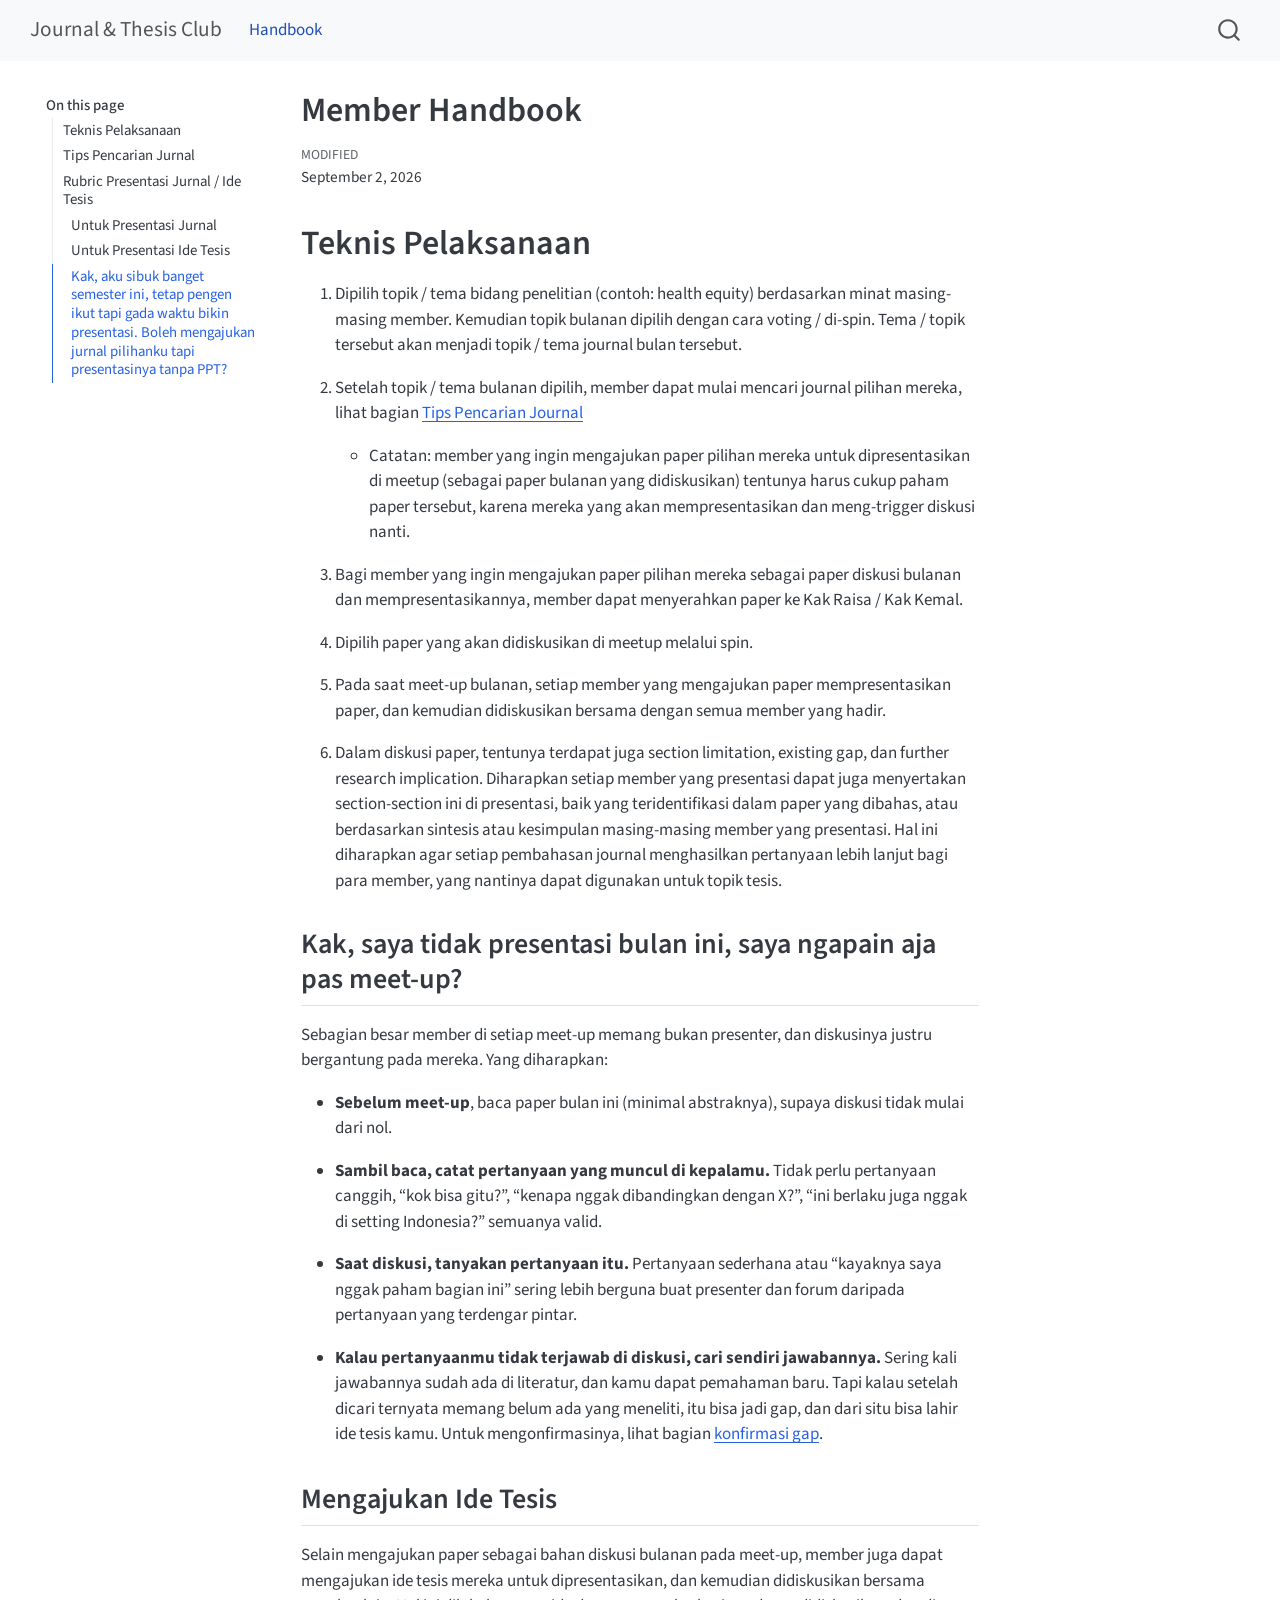
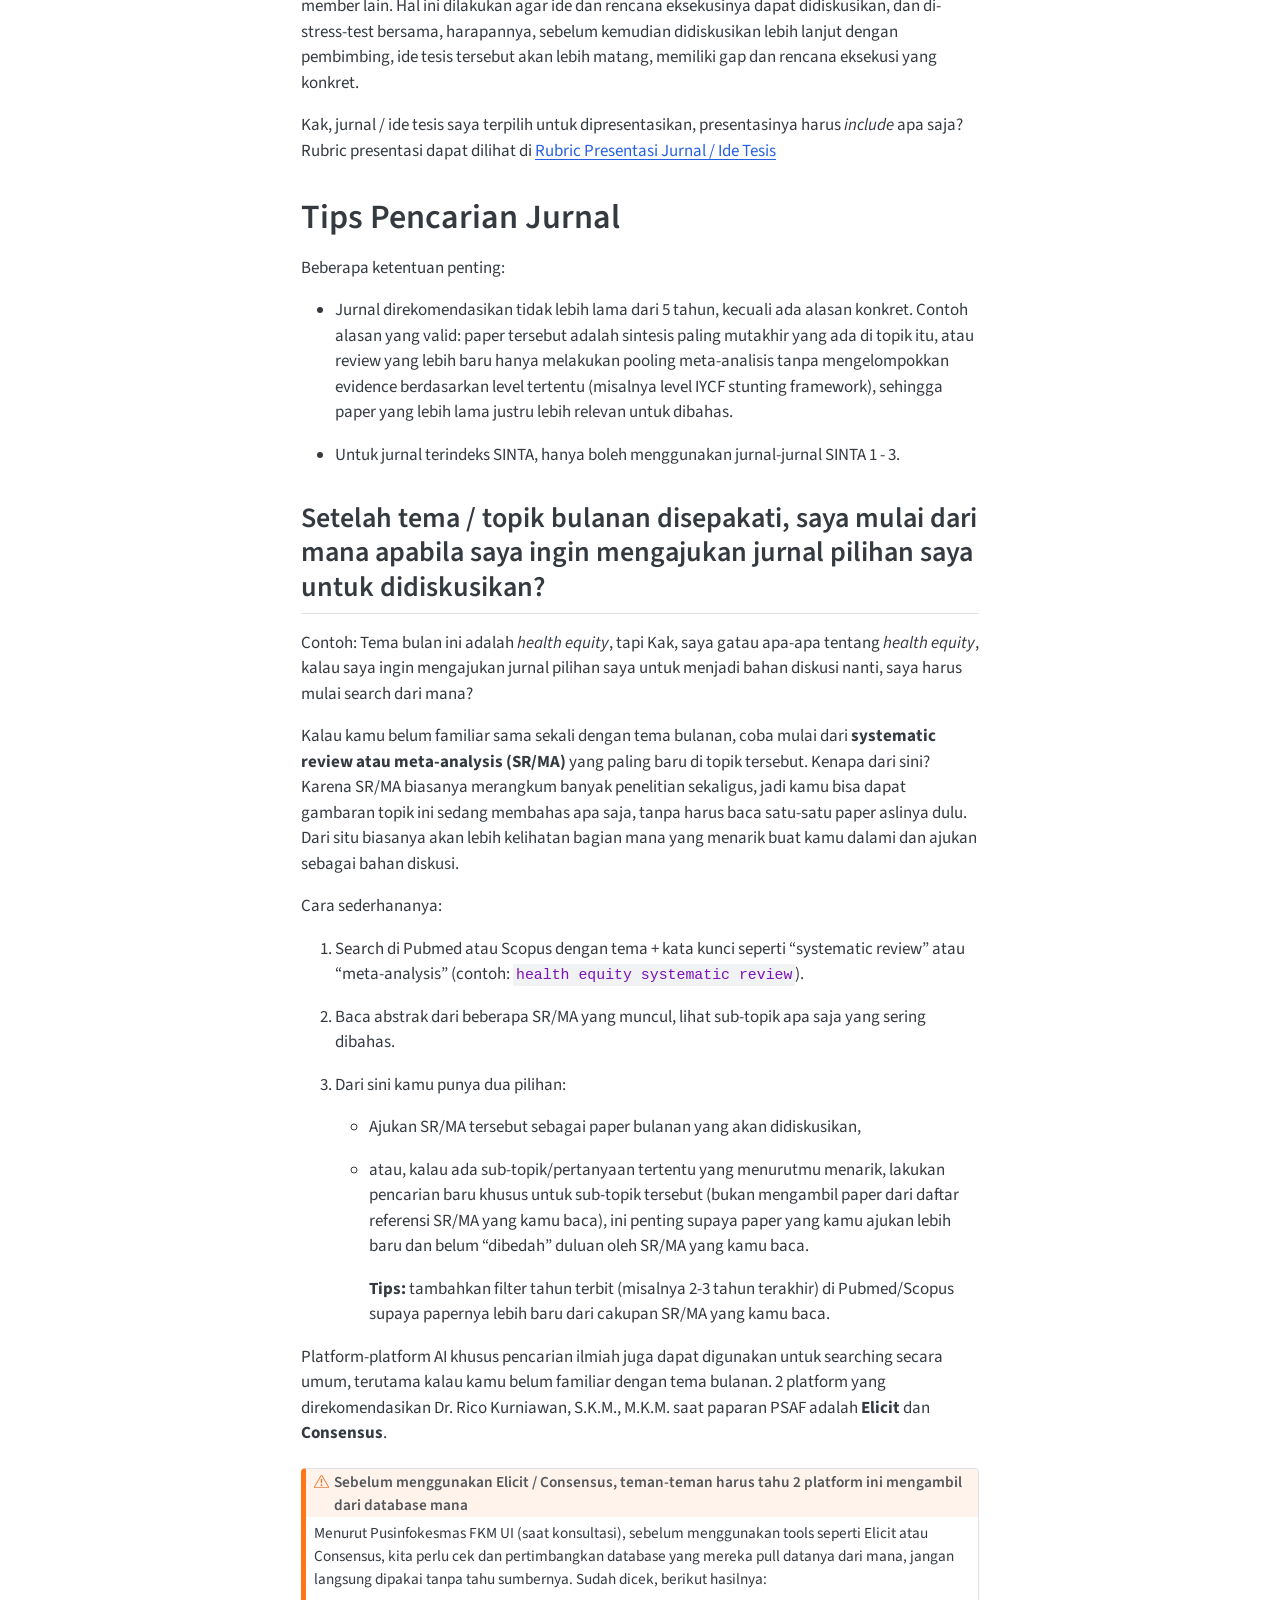
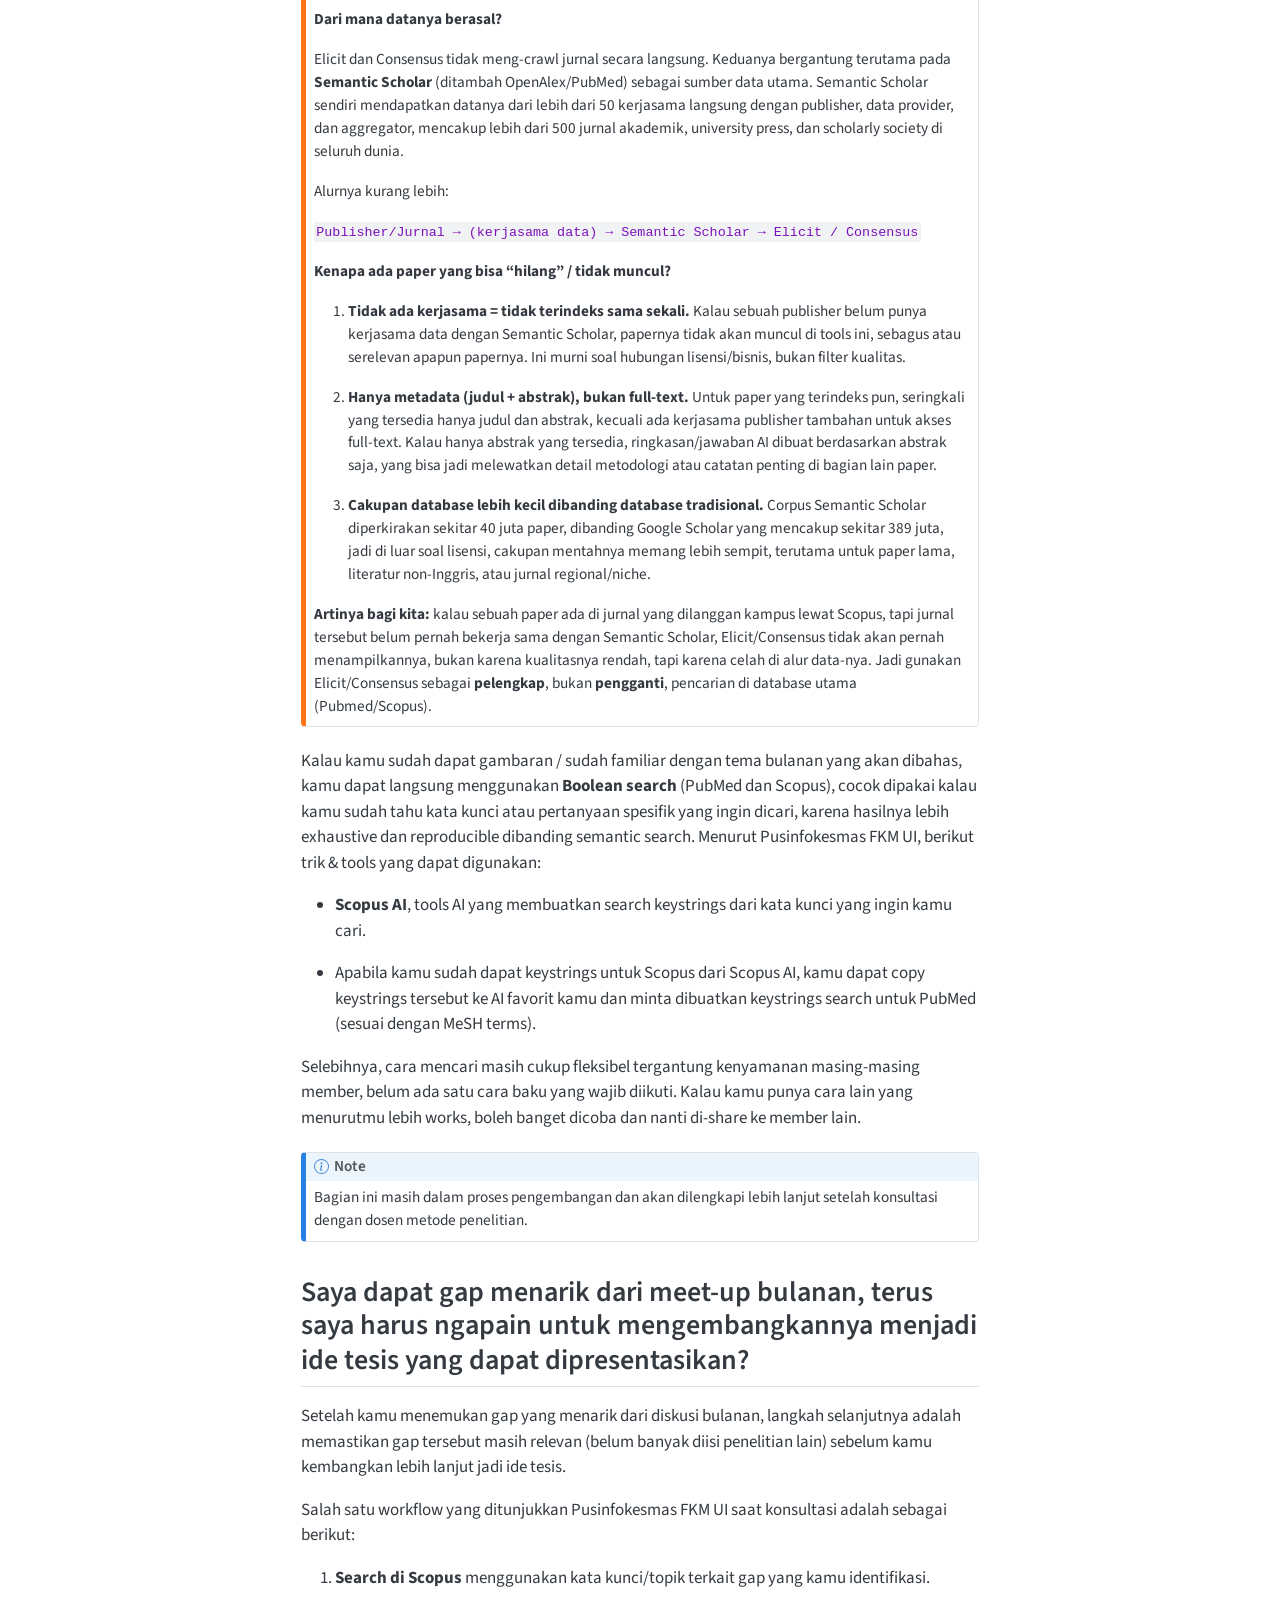
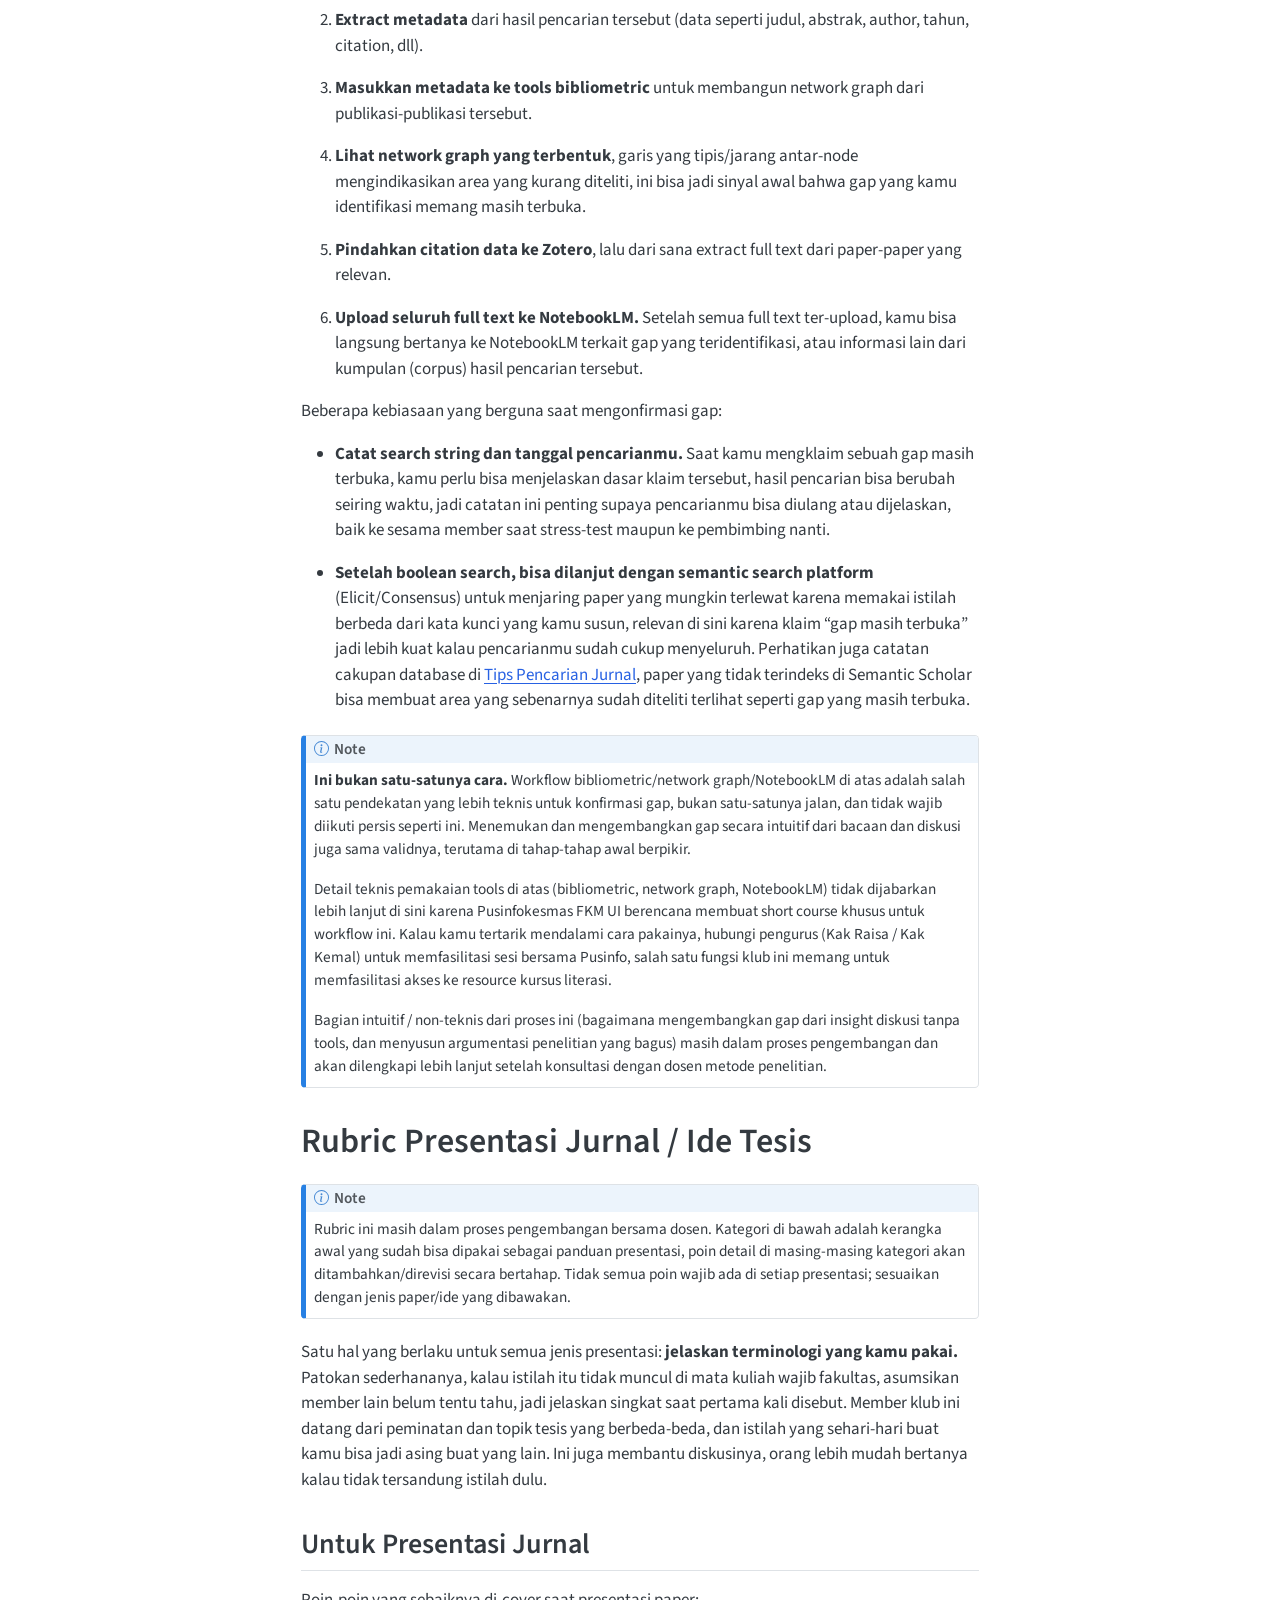
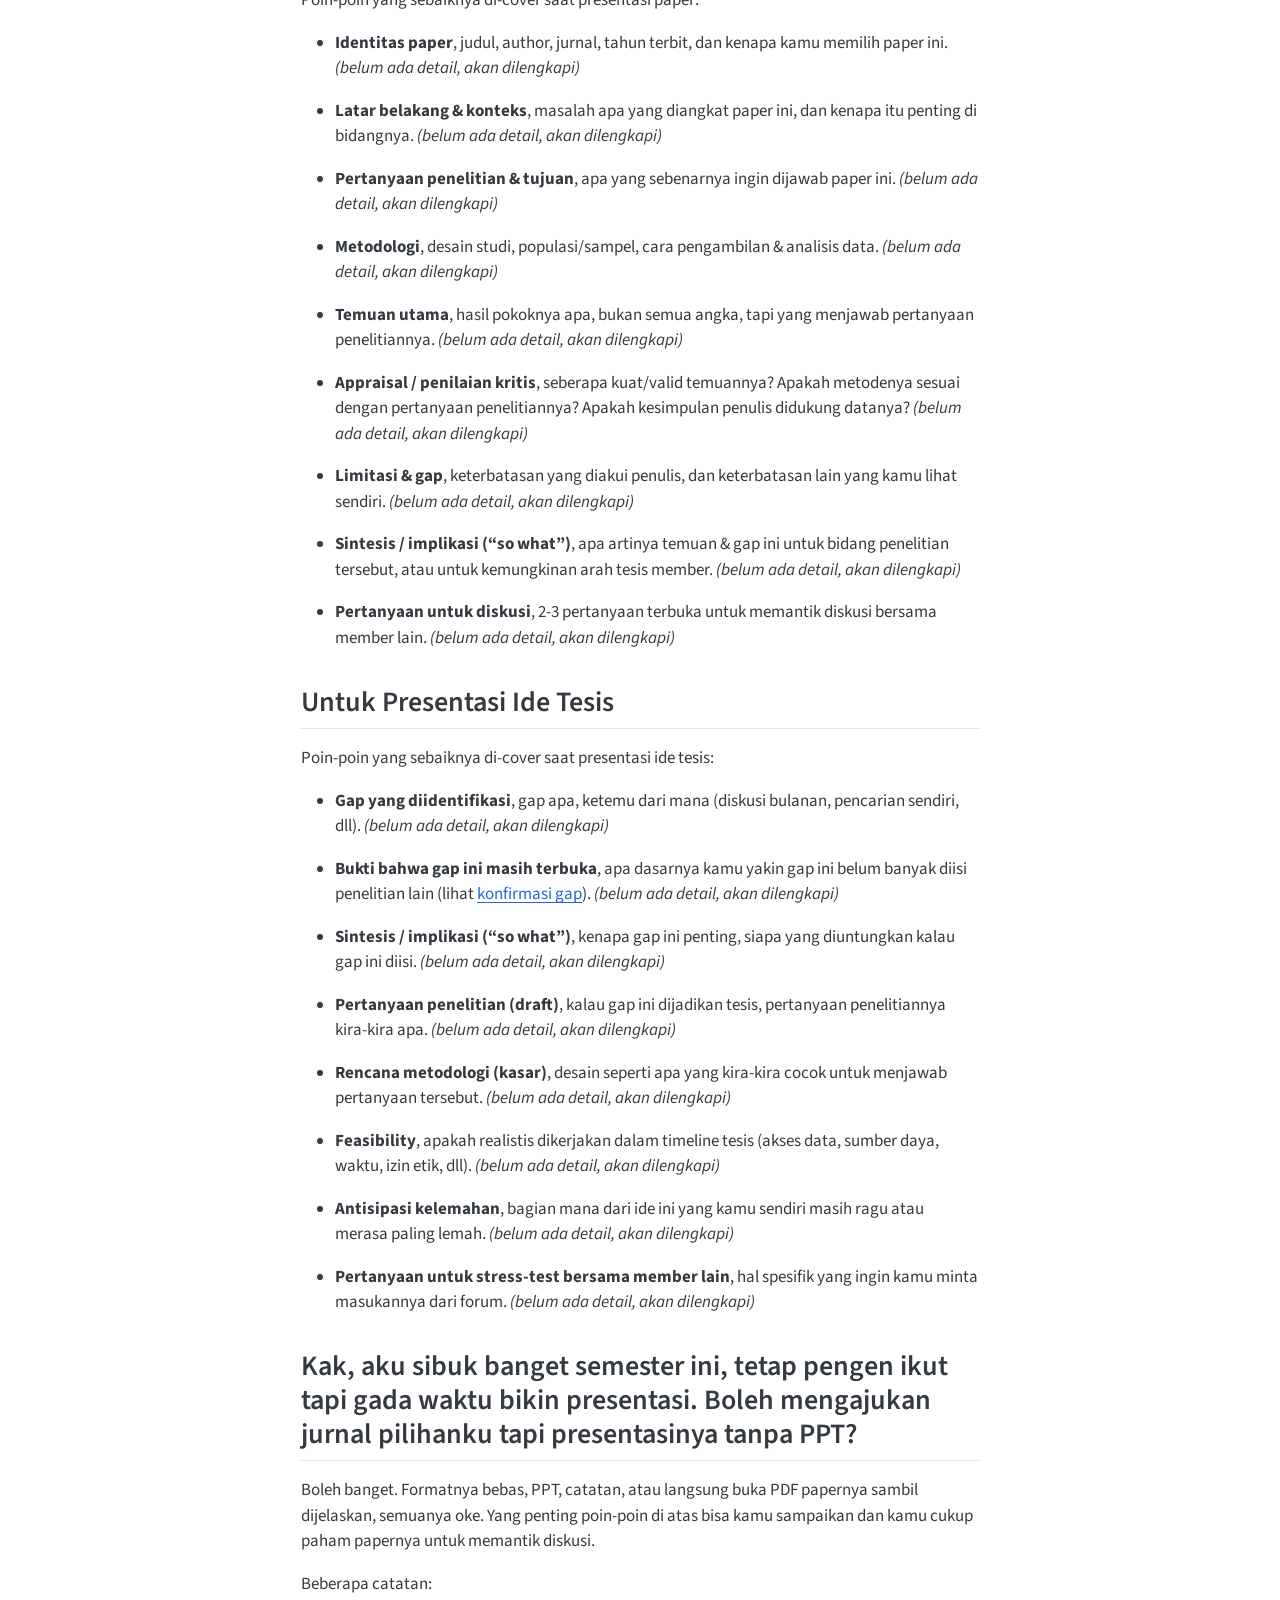
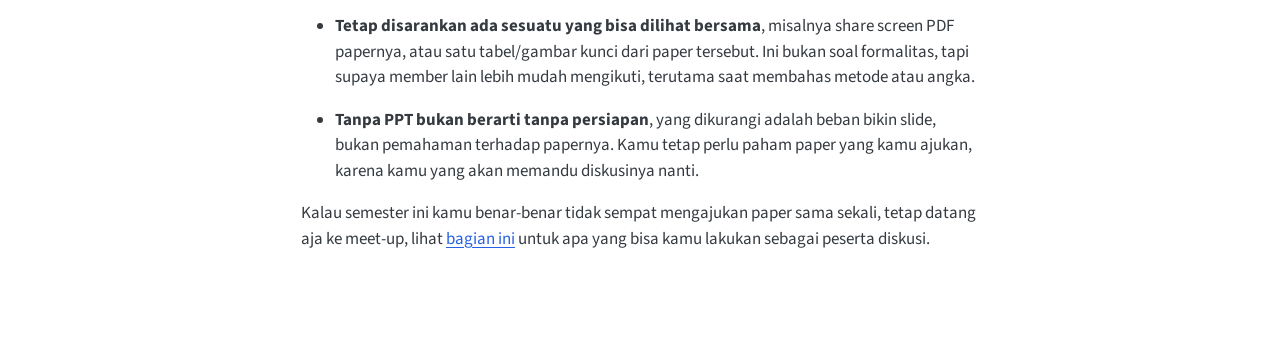
==== Journal-Thesis-Club-Handbook.html @ 0ea3c286 "Built site for gh-pages" ====
<!DOCTYPE html>
<html xmlns="http://www.w3.org/1999/xhtml" lang="en" xml:lang="en"><head>

<meta charset="utf-8">
<meta name="generator" content="quarto-1.9.38">

<meta name="viewport" content="width=device-width, initial-scale=1.0, user-scalable=yes">


<title>Member Handbook – Journal &amp; Thesis Club</title>
<style>
/* Default styles provided by pandoc.
** See https://pandoc.org/MANUAL.html#variables-for-html for config info.
*/
code{white-space: pre-wrap;}
span.smallcaps{font-variant: small-caps;}
div.columns{display: flex; gap: min(4vw, 1.5em);}
div.column{flex: auto; overflow-x: auto;}
div.hanging-indent{margin-left: 1.5em; text-indent: -1.5em;}
ul.task-list{list-style: none;}
ul.task-list li input[type="checkbox"] {
  width: 0.8em;
  margin: 0 0.8em 0.2em -1em; /* quarto-specific, see https://github.com/quarto-dev/quarto-cli/issues/4556 */ 
  vertical-align: middle;
}
</style>


<script src="site_libs/quarto-nav/quarto-nav.js"></script>
<script src="site_libs/quarto-nav/headroom.min.js"></script>
<script src="site_libs/clipboard/clipboard.min.js"></script>
<script src="site_libs/quarto-search/autocomplete.umd.js"></script>
<script src="site_libs/quarto-search/fuse.min.js"></script>
<script src="site_libs/quarto-search/quarto-search.js"></script>
<meta name="quarto:offset" content="./">
<script src="site_libs/quarto-html/quarto.js" type="module"></script>
<script src="site_libs/quarto-html/tabsets/tabsets.js" type="module"></script>
<script src="site_libs/quarto-html/popper.min.js"></script>
<script src="site_libs/quarto-html/tippy.umd.min.js"></script>
<script src="site_libs/quarto-html/anchor.min.js"></script>
<link href="site_libs/quarto-html/tippy.css" rel="stylesheet">
<link href="site_libs/quarto-html/quarto-syntax-highlighting-15634bcf2e68342d4ad2dfa704d543f6.css" rel="stylesheet" id="quarto-text-highlighting-styles">
<script src="site_libs/bootstrap/bootstrap.min.js"></script>
<link href="site_libs/bootstrap/bootstrap-icons.css" rel="stylesheet">
<link href="site_libs/bootstrap/bootstrap-6352fb05b9f4c0ed358d04f7116c69e6.min.css" rel="stylesheet" append-hash="true" id="quarto-bootstrap" data-mode="light">
<script id="quarto-search-options" type="application/json">{
  "location": "navbar",
  "copy-button": false,
  "collapse-after": 3,
  "panel-placement": "end",
  "type": "overlay",
  "limit": 50,
  "keyboard-shortcut": [
    "f",
    "/",
    "s"
  ],
  "show-item-context": false,
  "language": {
    "search-no-results-text": "No results",
    "search-matching-documents-text": "matching documents",
    "search-copy-link-title": "Copy link to search",
    "search-hide-matches-text": "Hide additional matches",
    "search-more-match-text": "more match in this document",
    "search-more-matches-text": "more matches in this document",
    "search-clear-button-title": "Clear",
    "search-text-placeholder": "",
    "search-detached-cancel-button-title": "Cancel",
    "search-submit-button-title": "Submit",
    "search-label": "Search"
  }
}</script>


</head>

<body class="floating nav-fixed quarto-light">

<div id="quarto-search-results"></div>
  <header id="quarto-header" class="headroom fixed-top">
    <nav class="navbar navbar-expand-lg " data-bs-theme="dark">
      <div class="navbar-container container-fluid">
      <div class="navbar-brand-container mx-auto">
    <a class="navbar-brand" href="./index.html">
    <span class="navbar-title">Journal &amp; Thesis Club</span>
    </a>
  </div>
            <div id="quarto-search" class="" title="Search"></div>
          <button class="navbar-toggler" type="button" data-bs-toggle="collapse" data-bs-target="#navbarCollapse" aria-controls="navbarCollapse" role="menu" aria-expanded="false" aria-label="Toggle navigation" onclick="if (window.quartoToggleHeadroom) { window.quartoToggleHeadroom(); }">
  <span class="navbar-toggler-icon"></span>
</button>
          <div class="collapse navbar-collapse" id="navbarCollapse">
            <ul class="navbar-nav navbar-nav-scroll me-auto">
  <li class="nav-item">
    <a class="nav-link active" href="./Journal-Thesis-Club-Handbook.html" aria-current="page"> 
<span class="menu-text">Handbook</span></a>
  </li>  
</ul>
          </div> <!-- /navcollapse -->
            <div class="quarto-navbar-tools">
</div>
      </div> <!-- /container-fluid -->
    </nav>
</header>
<!-- content -->
<div id="quarto-content" class="quarto-container page-columns page-rows-contents page-layout-article page-navbar">
<!-- sidebar -->
  <nav id="quarto-sidebar" class="sidebar collapse collapse-horizontal quarto-sidebar-collapse-item sidebar-navigation floating overflow-auto">
    <nav id="TOC" role="doc-toc" class="toc-active">
    <h2 id="toc-title">On this page</h2>
   
  <ul>
  <li><a href="#teknis-pelaksanaan" id="toc-teknis-pelaksanaan" class="nav-link active" data-scroll-target="#teknis-pelaksanaan">Teknis Pelaksanaan</a>
  <ul class="collapse">
  <li><a href="#peran-peserta" id="toc-peran-peserta" class="nav-link" data-scroll-target="#peran-peserta">Kak, saya tidak presentasi bulan ini, saya ngapain aja pas meet-up?</a></li>
  <li><a href="#mengajukan-ide-tesis" id="toc-mengajukan-ide-tesis" class="nav-link" data-scroll-target="#mengajukan-ide-tesis">Mengajukan Ide Tesis</a></li>
  </ul></li>
  <li><a href="#tips-pencarian-jurnal" id="toc-tips-pencarian-jurnal" class="nav-link" data-scroll-target="#tips-pencarian-jurnal">Tips Pencarian Jurnal</a>
  <ul class="collapse">
  <li><a href="#setelah-tema-topik-bulanan-disepakati-saya-mulai-dari-mana-apabila-saya-ingin-mengajukan-jurnal-pilihan-saya-untuk-didiskusikan" id="toc-setelah-tema-topik-bulanan-disepakati-saya-mulai-dari-mana-apabila-saya-ingin-mengajukan-jurnal-pilihan-saya-untuk-didiskusikan" class="nav-link" data-scroll-target="#setelah-tema-topik-bulanan-disepakati-saya-mulai-dari-mana-apabila-saya-ingin-mengajukan-jurnal-pilihan-saya-untuk-didiskusikan">Setelah tema / topik bulanan disepakati, saya mulai dari mana apabila saya ingin mengajukan jurnal pilihan saya untuk didiskusikan?</a></li>
  <li><a href="#konfirmasi-gap" id="toc-konfirmasi-gap" class="nav-link" data-scroll-target="#konfirmasi-gap">Saya dapat gap menarik dari meet-up bulanan, terus saya harus ngapain untuk mengembangkannya menjadi ide tesis yang dapat dipresentasikan?</a></li>
  </ul></li>
  <li><a href="#rubric-presentasi" id="toc-rubric-presentasi" class="nav-link" data-scroll-target="#rubric-presentasi">Rubric Presentasi Jurnal / Ide Tesis</a>
  <ul class="collapse">
  <li><a href="#untuk-presentasi-jurnal" id="toc-untuk-presentasi-jurnal" class="nav-link" data-scroll-target="#untuk-presentasi-jurnal">Untuk Presentasi Jurnal</a></li>
  <li><a href="#untuk-presentasi-ide-tesis" id="toc-untuk-presentasi-ide-tesis" class="nav-link" data-scroll-target="#untuk-presentasi-ide-tesis">Untuk Presentasi Ide Tesis</a></li>
  <li><a href="#kak-aku-sibuk-banget-semester-ini-tetap-pengen-ikut-tapi-gada-waktu-bikin-presentasi.-boleh-mengajukan-jurnal-pilihanku-tapi-presentasinya-tanpa-ppt" id="toc-kak-aku-sibuk-banget-semester-ini-tetap-pengen-ikut-tapi-gada-waktu-bikin-presentasi.-boleh-mengajukan-jurnal-pilihanku-tapi-presentasinya-tanpa-ppt" class="nav-link" data-scroll-target="#kak-aku-sibuk-banget-semester-ini-tetap-pengen-ikut-tapi-gada-waktu-bikin-presentasi.-boleh-mengajukan-jurnal-pilihanku-tapi-presentasinya-tanpa-ppt">Kak, aku sibuk banget semester ini, tetap pengen ikut tapi gada waktu bikin presentasi. Boleh mengajukan jurnal pilihanku tapi presentasinya tanpa PPT?</a></li>
  </ul></li>
  </ul>
</nav>
</nav>
<div id="quarto-sidebar-glass" class="quarto-sidebar-collapse-item" data-bs-toggle="collapse" data-bs-target=".quarto-sidebar-collapse-item"></div>
<!-- margin-sidebar -->
    <div id="quarto-margin-sidebar" class="sidebar margin-sidebar zindex-bottom">
    </div>
<!-- main -->
<main class="content" id="quarto-document-content">

<header id="title-block-header" class="quarto-title-block default">
<div class="quarto-title">
<h1 class="title">Member Handbook</h1>
</div>



<div class="quarto-title-meta">

    
  
    <div>
    <div class="quarto-title-meta-heading">Modified</div>
    <div class="quarto-title-meta-contents">
      <p class="date-modified">September 2, 2026</p>
    </div>
  </div>
    
  </div>
  


</header>


<section id="teknis-pelaksanaan" class="level1">
<h1>Teknis Pelaksanaan</h1>
<ol type="1">
<li><p>Dipilih topik / tema bidang penelitian (contoh: health equity) berdasarkan minat masing-masing member. Kemudian topik bulanan dipilih dengan cara voting / di-spin. Tema / topik tersebut akan menjadi topik / tema journal bulan tersebut.</p></li>
<li><p>Setelah topik / tema bulanan dipilih, member dapat mulai mencari journal pilihan mereka, lihat bagian <a href="#tips-pencarian-jurnal">Tips Pencarian Journal</a></p>
<ul>
<li>Catatan: member yang ingin mengajukan paper pilihan mereka untuk dipresentasikan di meetup (sebagai paper bulanan yang didiskusikan) tentunya harus cukup paham paper tersebut, karena mereka yang akan mempresentasikan dan meng-trigger diskusi nanti.</li>
</ul></li>
<li><p>Bagi member yang ingin mengajukan paper pilihan mereka sebagai paper diskusi bulanan dan mempresentasikannya, member dapat menyerahkan paper ke Kak Raisa / Kak Kemal.</p></li>
<li><p>Dipilih paper yang akan didiskusikan di meetup melalui spin.</p></li>
<li><p>Pada saat meet-up bulanan, setiap member yang mengajukan paper mempresentasikan paper, dan kemudian didiskusikan bersama dengan semua member yang hadir.</p></li>
<li><p>Dalam diskusi paper, tentunya terdapat juga section limitation, existing gap, dan further research implication. Diharapkan setiap member yang presentasi dapat juga menyertakan section-section ini di presentasi, baik yang teridentifikasi dalam paper yang dibahas, atau berdasarkan sintesis atau kesimpulan masing-masing member yang presentasi. Hal ini diharapkan agar setiap pembahasan journal menghasilkan pertanyaan lebih lanjut bagi para member, yang nantinya dapat digunakan untuk topik tesis.</p></li>
</ol>
<section id="peran-peserta" class="level2">
<h2 class="anchored" data-anchor-id="peran-peserta">Kak, saya tidak presentasi bulan ini, saya ngapain aja pas meet-up?</h2>
<p>Sebagian besar member di setiap meet-up memang bukan presenter, dan diskusinya justru bergantung pada mereka. Yang diharapkan:</p>
<ul>
<li><p><strong>Sebelum meet-up</strong>, baca paper bulan ini (minimal abstraknya), supaya diskusi tidak mulai dari nol.</p></li>
<li><p><strong>Sambil baca, catat pertanyaan yang muncul di kepalamu.</strong> Tidak perlu pertanyaan canggih, “kok bisa gitu?”, “kenapa nggak dibandingkan dengan X?”, “ini berlaku juga nggak di setting Indonesia?” semuanya valid.</p></li>
<li><p><strong>Saat diskusi, tanyakan pertanyaan itu.</strong> Pertanyaan sederhana atau “kayaknya saya nggak paham bagian ini” sering lebih berguna buat presenter dan forum daripada pertanyaan yang terdengar pintar.</p></li>
<li><p><strong>Kalau pertanyaanmu tidak terjawab di diskusi, cari sendiri jawabannya.</strong> Sering kali jawabannya sudah ada di literatur, dan kamu dapat pemahaman baru. Tapi kalau setelah dicari ternyata memang belum ada yang meneliti, itu bisa jadi gap, dan dari situ bisa lahir ide tesis kamu. Untuk mengonfirmasinya, lihat bagian <a href="#konfirmasi-gap">konfirmasi gap</a>.</p></li>
</ul>
</section>
<section id="mengajukan-ide-tesis" class="level2">
<h2 class="anchored" data-anchor-id="mengajukan-ide-tesis">Mengajukan Ide Tesis</h2>
<p>Selain mengajukan paper sebagai bahan diskusi bulanan pada meet-up, member juga dapat mengajukan ide tesis mereka untuk dipresentasikan, dan kemudian didiskusikan bersama member lain. Hal ini dilakukan agar ide dan rencana eksekusinya dapat didiskusikan, dan di-stress-test bersama, harapannya, sebelum kemudian didiskusikan lebih lanjut dengan pembimbing, ide tesis tersebut akan lebih matang, memiliki gap dan rencana eksekusi yang konkret.</p>
<p>Kak, jurnal / ide tesis saya terpilih untuk dipresentasikan, presentasinya harus <em>include</em> apa saja? Rubric presentasi dapat dilihat di <a href="#rubric-presentasi">Rubric Presentasi Jurnal / Ide Tesis</a></p>
</section>
</section>
<section id="tips-pencarian-jurnal" class="level1">
<h1>Tips Pencarian Jurnal</h1>
<p>Beberapa ketentuan penting:</p>
<ul>
<li><p>Jurnal direkomendasikan tidak lebih lama dari 5 tahun, kecuali ada alasan konkret. Contoh alasan yang valid: paper tersebut adalah sintesis paling mutakhir yang ada di topik itu, atau review yang lebih baru hanya melakukan pooling meta-analisis tanpa mengelompokkan evidence berdasarkan level tertentu (misalnya level IYCF stunting framework), sehingga paper yang lebih lama justru lebih relevan untuk dibahas.</p></li>
<li><p>Untuk jurnal terindeks SINTA, hanya boleh menggunakan jurnal-jurnal SINTA 1 - 3.</p></li>
</ul>
<section id="setelah-tema-topik-bulanan-disepakati-saya-mulai-dari-mana-apabila-saya-ingin-mengajukan-jurnal-pilihan-saya-untuk-didiskusikan" class="level2">
<h2 class="anchored" data-anchor-id="setelah-tema-topik-bulanan-disepakati-saya-mulai-dari-mana-apabila-saya-ingin-mengajukan-jurnal-pilihan-saya-untuk-didiskusikan">Setelah tema / topik bulanan disepakati, saya mulai dari mana apabila saya ingin mengajukan jurnal pilihan saya untuk didiskusikan?</h2>
<p>Contoh: Tema bulan ini adalah <em>health equity</em>, tapi Kak, saya gatau apa-apa tentang <em>health equity</em>, kalau saya ingin mengajukan jurnal pilihan saya untuk menjadi bahan diskusi nanti, saya harus mulai search dari mana?</p>
<p>Kalau kamu belum familiar sama sekali dengan tema bulanan, coba mulai dari <strong>systematic review atau meta-analysis (SR/MA)</strong> yang paling baru di topik tersebut. Kenapa dari sini? Karena SR/MA biasanya merangkum banyak penelitian sekaligus, jadi kamu bisa dapat gambaran topik ini sedang membahas apa saja, tanpa harus baca satu-satu paper aslinya dulu. Dari situ biasanya akan lebih kelihatan bagian mana yang menarik buat kamu dalami dan ajukan sebagai bahan diskusi.</p>
<p>Cara sederhananya:</p>
<ol type="1">
<li><p>Search di Pubmed atau Scopus dengan tema + kata kunci seperti “systematic review” atau “meta-analysis” (contoh: <code>health equity systematic review</code>).</p></li>
<li><p>Baca abstrak dari beberapa SR/MA yang muncul, lihat sub-topik apa saja yang sering dibahas.</p></li>
<li><p>Dari sini kamu punya dua pilihan:</p>
<ul>
<li><p>Ajukan SR/MA tersebut sebagai paper bulanan yang akan didiskusikan,</p></li>
<li><p>atau, kalau ada sub-topik/pertanyaan tertentu yang menurutmu menarik, lakukan pencarian baru khusus untuk sub-topik tersebut (bukan mengambil paper dari daftar referensi SR/MA yang kamu baca), ini penting supaya paper yang kamu ajukan lebih baru dan belum “dibedah” duluan oleh SR/MA yang kamu baca.</p>
<p><strong>Tips:</strong> tambahkan filter tahun terbit (misalnya 2-3 tahun terakhir) di Pubmed/Scopus supaya papernya lebih baru dari cakupan SR/MA yang kamu baca.</p></li>
</ul></li>
</ol>
<p>Platform-platform AI khusus pencarian ilmiah juga dapat digunakan untuk searching secara umum, terutama kalau kamu belum familiar dengan tema bulanan. 2 platform yang direkomendasikan Dr.&nbsp;Rico Kurniawan, S.K.M., M.K.M. saat paparan PSAF adalah <strong>Elicit</strong> dan <strong>Consensus</strong>.</p>
<div class="callout callout-style-default callout-warning callout-titled" title="Sebelum menggunakan Elicit / Consensus, teman-teman harus tahu 2 platform ini mengambil dari database mana">
<div class="callout-header d-flex align-content-center">
<div class="callout-icon-container">
<i class="callout-icon"></i>
</div>
<div class="callout-title-container flex-fill">
<span class="screen-reader-only">Warning</span>Sebelum menggunakan Elicit / Consensus, teman-teman harus tahu 2 platform ini mengambil dari database mana
</div>
</div>
<div class="callout-body-container callout-body">
<p>Menurut Pusinfokesmas FKM UI (saat konsultasi), sebelum menggunakan tools seperti Elicit atau Consensus, kita perlu cek dan pertimbangkan database yang mereka pull datanya dari mana, jangan langsung dipakai tanpa tahu sumbernya. Sudah dicek, berikut hasilnya:</p>
<p><strong>Dari mana datanya berasal?</strong></p>
<p>Elicit dan Consensus tidak meng-crawl jurnal secara langsung. Keduanya bergantung terutama pada <strong>Semantic Scholar</strong> (ditambah OpenAlex/PubMed) sebagai sumber data utama. Semantic Scholar sendiri mendapatkan datanya dari lebih dari 50 kerjasama langsung dengan publisher, data provider, dan aggregator, mencakup lebih dari 500 jurnal akademik, university press, dan scholarly society di seluruh dunia.</p>
<p>Alurnya kurang lebih:</p>
<p><code>Publisher/Jurnal → (kerjasama data) → Semantic Scholar → Elicit / Consensus</code></p>
<p><strong>Kenapa ada paper yang bisa “hilang” / tidak muncul?</strong></p>
<ol type="1">
<li><p><strong>Tidak ada kerjasama = tidak terindeks sama sekali.</strong> Kalau sebuah publisher belum punya kerjasama data dengan Semantic Scholar, papernya tidak akan muncul di tools ini, sebagus atau serelevan apapun papernya. Ini murni soal hubungan lisensi/bisnis, bukan filter kualitas.</p></li>
<li><p><strong>Hanya metadata (judul + abstrak), bukan full-text.</strong> Untuk paper yang terindeks pun, seringkali yang tersedia hanya judul dan abstrak, kecuali ada kerjasama publisher tambahan untuk akses full-text. Kalau hanya abstrak yang tersedia, ringkasan/jawaban AI dibuat berdasarkan abstrak saja, yang bisa jadi melewatkan detail metodologi atau catatan penting di bagian lain paper.</p></li>
<li><p><strong>Cakupan database lebih kecil dibanding database tradisional.</strong> Corpus Semantic Scholar diperkirakan sekitar 40 juta paper, dibanding Google Scholar yang mencakup sekitar 389 juta, jadi di luar soal lisensi, cakupan mentahnya memang lebih sempit, terutama untuk paper lama, literatur non-Inggris, atau jurnal regional/niche.</p></li>
</ol>
<p><strong>Artinya bagi kita:</strong> kalau sebuah paper ada di jurnal yang dilanggan kampus lewat Scopus, tapi jurnal tersebut belum pernah bekerja sama dengan Semantic Scholar, Elicit/Consensus tidak akan pernah menampilkannya, bukan karena kualitasnya rendah, tapi karena celah di alur data-nya. Jadi gunakan Elicit/Consensus sebagai <strong>pelengkap</strong>, bukan <strong>pengganti</strong>, pencarian di database utama (Pubmed/Scopus).</p>
</div>
</div>
<p>Kalau kamu sudah dapat gambaran / sudah familiar dengan tema bulanan yang akan dibahas, kamu dapat langsung menggunakan <strong>Boolean search</strong> (PubMed dan Scopus), cocok dipakai kalau kamu sudah tahu kata kunci atau pertanyaan spesifik yang ingin dicari, karena hasilnya lebih exhaustive dan reproducible dibanding semantic search. Menurut Pusinfokesmas FKM UI, berikut trik &amp; tools yang dapat digunakan:</p>
<ul>
<li><p><strong>Scopus AI</strong>, tools AI yang membuatkan search keystrings dari kata kunci yang ingin kamu cari.</p></li>
<li><p>Apabila kamu sudah dapat keystrings untuk Scopus dari Scopus AI, kamu dapat copy keystrings tersebut ke AI favorit kamu dan minta dibuatkan keystrings search untuk PubMed (sesuai dengan MeSH terms).</p></li>
</ul>
<p>Selebihnya, cara mencari masih cukup fleksibel tergantung kenyamanan masing-masing member, belum ada satu cara baku yang wajib diikuti. Kalau kamu punya cara lain yang menurutmu lebih works, boleh banget dicoba dan nanti di-share ke member lain.</p>
<div class="callout callout-style-default callout-note callout-titled">
<div class="callout-header d-flex align-content-center">
<div class="callout-icon-container">
<i class="callout-icon"></i>
</div>
<div class="callout-title-container flex-fill">
Note
</div>
</div>
<div class="callout-body-container callout-body">
<p>Bagian ini masih dalam proses pengembangan dan akan dilengkapi lebih lanjut setelah konsultasi dengan dosen metode penelitian.</p>
</div>
</div>
</section>
<section id="konfirmasi-gap" class="level2">
<h2 class="anchored" data-anchor-id="konfirmasi-gap">Saya dapat gap menarik dari meet-up bulanan, terus saya harus ngapain untuk mengembangkannya menjadi ide tesis yang dapat dipresentasikan?</h2>
<p>Setelah kamu menemukan gap yang menarik dari diskusi bulanan, langkah selanjutnya adalah memastikan gap tersebut masih relevan (belum banyak diisi penelitian lain) sebelum kamu kembangkan lebih lanjut jadi ide tesis.</p>
<p>Salah satu workflow yang ditunjukkan Pusinfokesmas FKM UI saat konsultasi adalah sebagai berikut:</p>
<ol type="1">
<li><p><strong>Search di Scopus</strong> menggunakan kata kunci/topik terkait gap yang kamu identifikasi.</p></li>
<li><p><strong>Extract metadata</strong> dari hasil pencarian tersebut (data seperti judul, abstrak, author, tahun, citation, dll).</p></li>
<li><p><strong>Masukkan metadata ke tools bibliometric</strong> untuk membangun network graph dari publikasi-publikasi tersebut.</p></li>
<li><p><strong>Lihat network graph yang terbentuk</strong>, garis yang tipis/jarang antar-node mengindikasikan area yang kurang diteliti, ini bisa jadi sinyal awal bahwa gap yang kamu identifikasi memang masih terbuka.</p></li>
<li><p><strong>Pindahkan citation data ke Zotero</strong>, lalu dari sana extract full text dari paper-paper yang relevan.</p></li>
<li><p><strong>Upload seluruh full text ke NotebookLM.</strong> Setelah semua full text ter-upload, kamu bisa langsung bertanya ke NotebookLM terkait gap yang teridentifikasi, atau informasi lain dari kumpulan (corpus) hasil pencarian tersebut.</p></li>
</ol>
<p>Beberapa kebiasaan yang berguna saat mengonfirmasi gap:</p>
<ul>
<li><p><strong>Catat search string dan tanggal pencarianmu.</strong> Saat kamu mengklaim sebuah gap masih terbuka, kamu perlu bisa menjelaskan dasar klaim tersebut, hasil pencarian bisa berubah seiring waktu, jadi catatan ini penting supaya pencarianmu bisa diulang atau dijelaskan, baik ke sesama member saat stress-test maupun ke pembimbing nanti.</p></li>
<li><p><strong>Setelah boolean search, bisa dilanjut dengan semantic search platform</strong> (Elicit/Consensus) untuk menjaring paper yang mungkin terlewat karena memakai istilah berbeda dari kata kunci yang kamu susun, relevan di sini karena klaim “gap masih terbuka” jadi lebih kuat kalau pencarianmu sudah cukup menyeluruh. Perhatikan juga catatan cakupan database di <a href="#tips-pencarian-jurnal">Tips Pencarian Jurnal</a>, paper yang tidak terindeks di Semantic Scholar bisa membuat area yang sebenarnya sudah diteliti terlihat seperti gap yang masih terbuka.</p></li>
</ul>
<div class="callout callout-style-default callout-note callout-titled">
<div class="callout-header d-flex align-content-center">
<div class="callout-icon-container">
<i class="callout-icon"></i>
</div>
<div class="callout-title-container flex-fill">
Note
</div>
</div>
<div class="callout-body-container callout-body">
<p><strong>Ini bukan satu-satunya cara.</strong> Workflow bibliometric/network graph/NotebookLM di atas adalah salah satu pendekatan yang lebih teknis untuk konfirmasi gap, bukan satu-satunya jalan, dan tidak wajib diikuti persis seperti ini. Menemukan dan mengembangkan gap secara intuitif dari bacaan dan diskusi juga sama validnya, terutama di tahap-tahap awal berpikir.</p>
<p>Detail teknis pemakaian tools di atas (bibliometric, network graph, NotebookLM) tidak dijabarkan lebih lanjut di sini karena Pusinfokesmas FKM UI berencana membuat short course khusus untuk workflow ini. Kalau kamu tertarik mendalami cara pakainya, hubungi pengurus (Kak Raisa / Kak Kemal) untuk memfasilitasi sesi bersama Pusinfo, salah satu fungsi klub ini memang untuk memfasilitasi akses ke resource kursus literasi.</p>
<p>Bagian intuitif / non-teknis dari proses ini (bagaimana mengembangkan gap dari insight diskusi tanpa tools, dan menyusun argumentasi penelitian yang bagus) masih dalam proses pengembangan dan akan dilengkapi lebih lanjut setelah konsultasi dengan dosen metode penelitian.</p>
</div>
</div>
</section>
</section>
<section id="rubric-presentasi" class="level1">
<h1>Rubric Presentasi Jurnal / Ide Tesis</h1>
<div class="callout callout-style-default callout-note callout-titled">
<div class="callout-header d-flex align-content-center">
<div class="callout-icon-container">
<i class="callout-icon"></i>
</div>
<div class="callout-title-container flex-fill">
Note
</div>
</div>
<div class="callout-body-container callout-body">
<p>Rubric ini masih dalam proses pengembangan bersama dosen. Kategori di bawah adalah kerangka awal yang sudah bisa dipakai sebagai panduan presentasi, poin detail di masing-masing kategori akan ditambahkan/direvisi secara bertahap. Tidak semua poin wajib ada di setiap presentasi; sesuaikan dengan jenis paper/ide yang dibawakan.</p>
</div>
</div>
<p>Satu hal yang berlaku untuk semua jenis presentasi: <strong>jelaskan terminologi yang kamu pakai.</strong> Patokan sederhananya, kalau istilah itu tidak muncul di mata kuliah wajib fakultas, asumsikan member lain belum tentu tahu, jadi jelaskan singkat saat pertama kali disebut. Member klub ini datang dari peminatan dan topik tesis yang berbeda-beda, dan istilah yang sehari-hari buat kamu bisa jadi asing buat yang lain. Ini juga membantu diskusinya, orang lebih mudah bertanya kalau tidak tersandung istilah dulu.</p>
<section id="untuk-presentasi-jurnal" class="level2">
<h2 class="anchored" data-anchor-id="untuk-presentasi-jurnal">Untuk Presentasi Jurnal</h2>
<p>Poin-poin yang sebaiknya di-cover saat presentasi paper:</p>
<ul>
<li><p><strong>Identitas paper</strong>, judul, author, jurnal, tahun terbit, dan kenapa kamu memilih paper ini. <em>(belum ada detail, akan dilengkapi)</em></p></li>
<li><p><strong>Latar belakang &amp; konteks</strong>, masalah apa yang diangkat paper ini, dan kenapa itu penting di bidangnya. <em>(belum ada detail, akan dilengkapi)</em></p></li>
<li><p><strong>Pertanyaan penelitian &amp; tujuan</strong>, apa yang sebenarnya ingin dijawab paper ini. <em>(belum ada detail, akan dilengkapi)</em></p></li>
<li><p><strong>Metodologi</strong>, desain studi, populasi/sampel, cara pengambilan &amp; analisis data. <em>(belum ada detail, akan dilengkapi)</em></p></li>
<li><p><strong>Temuan utama</strong>, hasil pokoknya apa, bukan semua angka, tapi yang menjawab pertanyaan penelitiannya. <em>(belum ada detail, akan dilengkapi)</em></p></li>
<li><p><strong>Appraisal / penilaian kritis</strong>, seberapa kuat/valid temuannya? Apakah metodenya sesuai dengan pertanyaan penelitiannya? Apakah kesimpulan penulis didukung datanya? <em>(belum ada detail, akan dilengkapi)</em></p></li>
<li><p><strong>Limitasi &amp; gap</strong>, keterbatasan yang diakui penulis, dan keterbatasan lain yang kamu lihat sendiri. <em>(belum ada detail, akan dilengkapi)</em></p></li>
<li><p><strong>Sintesis / implikasi (“so what”)</strong>, apa artinya temuan &amp; gap ini untuk bidang penelitian tersebut, atau untuk kemungkinan arah tesis member. <em>(belum ada detail, akan dilengkapi)</em></p></li>
<li><p><strong>Pertanyaan untuk diskusi</strong>, 2-3 pertanyaan terbuka untuk memantik diskusi bersama member lain. <em>(belum ada detail, akan dilengkapi)</em></p></li>
</ul>
</section>
<section id="untuk-presentasi-ide-tesis" class="level2">
<h2 class="anchored" data-anchor-id="untuk-presentasi-ide-tesis">Untuk Presentasi Ide Tesis</h2>
<p>Poin-poin yang sebaiknya di-cover saat presentasi ide tesis:</p>
<ul>
<li><p><strong>Gap yang diidentifikasi</strong>, gap apa, ketemu dari mana (diskusi bulanan, pencarian sendiri, dll). <em>(belum ada detail, akan dilengkapi)</em></p></li>
<li><p><strong>Bukti bahwa gap ini masih terbuka</strong>, apa dasarnya kamu yakin gap ini belum banyak diisi penelitian lain (lihat <a href="#konfirmasi-gap">konfirmasi gap</a>). <em>(belum ada detail, akan dilengkapi)</em></p></li>
<li><p><strong>Sintesis / implikasi (“so what”)</strong>, kenapa gap ini penting, siapa yang diuntungkan kalau gap ini diisi. <em>(belum ada detail, akan dilengkapi)</em></p></li>
<li><p><strong>Pertanyaan penelitian (draft)</strong>, kalau gap ini dijadikan tesis, pertanyaan penelitiannya kira-kira apa. <em>(belum ada detail, akan dilengkapi)</em></p></li>
<li><p><strong>Rencana metodologi (kasar)</strong>, desain seperti apa yang kira-kira cocok untuk menjawab pertanyaan tersebut. <em>(belum ada detail, akan dilengkapi)</em></p></li>
<li><p><strong>Feasibility</strong>, apakah realistis dikerjakan dalam timeline tesis (akses data, sumber daya, waktu, izin etik, dll). <em>(belum ada detail, akan dilengkapi)</em></p></li>
<li><p><strong>Antisipasi kelemahan</strong>, bagian mana dari ide ini yang kamu sendiri masih ragu atau merasa paling lemah. <em>(belum ada detail, akan dilengkapi)</em></p></li>
<li><p><strong>Pertanyaan untuk stress-test bersama member lain</strong>, hal spesifik yang ingin kamu minta masukannya dari forum. <em>(belum ada detail, akan dilengkapi)</em></p></li>
</ul>
</section>
<section id="kak-aku-sibuk-banget-semester-ini-tetap-pengen-ikut-tapi-gada-waktu-bikin-presentasi.-boleh-mengajukan-jurnal-pilihanku-tapi-presentasinya-tanpa-ppt" class="level2">
<h2 class="anchored" data-anchor-id="kak-aku-sibuk-banget-semester-ini-tetap-pengen-ikut-tapi-gada-waktu-bikin-presentasi.-boleh-mengajukan-jurnal-pilihanku-tapi-presentasinya-tanpa-ppt">Kak, aku sibuk banget semester ini, tetap pengen ikut tapi gada waktu bikin presentasi. Boleh mengajukan jurnal pilihanku tapi presentasinya tanpa PPT?</h2>
<p>Boleh banget. Formatnya bebas, PPT, catatan, atau langsung buka PDF papernya sambil dijelaskan, semuanya oke. Yang penting poin-poin di atas bisa kamu sampaikan dan kamu cukup paham papernya untuk memantik diskusi.</p>
<p>Beberapa catatan:</p>
<ul>
<li><p><strong>Tetap disarankan ada sesuatu yang bisa dilihat bersama</strong>, misalnya share screen PDF papernya, atau satu tabel/gambar kunci dari paper tersebut. Ini bukan soal formalitas, tapi supaya member lain lebih mudah mengikuti, terutama saat membahas metode atau angka.</p></li>
<li><p><strong>Tanpa PPT bukan berarti tanpa persiapan</strong>, yang dikurangi adalah beban bikin slide, bukan pemahaman terhadap papernya. Kamu tetap perlu paham paper yang kamu ajukan, karena kamu yang akan memandu diskusinya nanti.</p></li>
</ul>
<p>Kalau semester ini kamu benar-benar tidak sempat mengajukan paper sama sekali, tetap datang aja ke meet-up, lihat <a href="#peran-peserta">bagian ini</a> untuk apa yang bisa kamu lakukan sebagai peserta diskusi.</p>


</section>
</section>

</main> <!-- /main -->
<script id="quarto-html-after-body" type="application/javascript">
  window.document.addEventListener("DOMContentLoaded", function (event) {
    const icon = "";
    const anchorJS = new window.AnchorJS();
    anchorJS.options = {
      placement: 'right',
      icon: icon
    };
    anchorJS.add('.anchored');
    const isCodeAnnotation = (el) => {
      for (const clz of el.classList) {
        if (clz.startsWith('code-annotation-')) {                     
          return true;
        }
      }
      return false;
    }
    const onCopySuccess = function(e) {
      // button target
      const button = e.trigger;
      // don't keep focus
      button.blur();
      // flash "checked"
      button.classList.add('code-copy-button-checked');
      var currentTitle = button.getAttribute("title");
      button.setAttribute("title", "Copied!");
      let tooltip;
      if (window.bootstrap) {
        button.setAttribute("data-bs-toggle", "tooltip");
        button.setAttribute("data-bs-placement", "left");
        button.setAttribute("data-bs-title", "Copied!");
        tooltip = new bootstrap.Tooltip(button, 
          { trigger: "manual", 
            customClass: "code-copy-button-tooltip",
            offset: [0, -8]});
        tooltip.show();    
      }
      setTimeout(function() {
        if (tooltip) {
          tooltip.hide();
          button.removeAttribute("data-bs-title");
          button.removeAttribute("data-bs-toggle");
          button.removeAttribute("data-bs-placement");
        }
        button.setAttribute("title", currentTitle);
        button.classList.remove('code-copy-button-checked');
      }, 1000);
      // clear code selection
      e.clearSelection();
    }
    const getTextToCopy = function(trigger) {
      const outerScaffold = trigger.parentElement.cloneNode(true);
      const codeEl = outerScaffold.querySelector('code');
      for (const childEl of codeEl.children) {
        if (isCodeAnnotation(childEl)) {
          childEl.remove();
        }
      }
      return codeEl.innerText;
    }
    const clipboard = new window.ClipboardJS('.code-copy-button:not([data-in-quarto-modal])', {
      text: getTextToCopy
    });
    clipboard.on('success', onCopySuccess);
    if (window.document.getElementById('quarto-embedded-source-code-modal')) {
      const clipboardModal = new window.ClipboardJS('.code-copy-button[data-in-quarto-modal]', {
        text: getTextToCopy,
        container: window.document.getElementById('quarto-embedded-source-code-modal')
      });
      clipboardModal.on('success', onCopySuccess);
    }
      var localhostRegex = new RegExp(/^(?:http|https):\/\/localhost\:?[0-9]*\//);
      var mailtoRegex = new RegExp(/^mailto:/);
        var filterRegex = new RegExp('/' + window.location.host + '/');
      var isInternal = (href) => {
          return filterRegex.test(href) || localhostRegex.test(href) || mailtoRegex.test(href);
      }
      // Inspect non-navigation links and adorn them if external
     var links = window.document.querySelectorAll('a[href]:not(.nav-link):not(.navbar-brand):not(.toc-action):not(.sidebar-link):not(.sidebar-item-toggle):not(.pagination-link):not(.no-external):not([aria-hidden]):not(.dropdown-item):not(.quarto-navigation-tool):not(.about-link)');
      for (var i=0; i<links.length; i++) {
        const link = links[i];
        if (!isInternal(link.href)) {
          // undo the damage that might have been done by quarto-nav.js in the case of
          // links that we want to consider external
          if (link.dataset.originalHref !== undefined) {
            link.href = link.dataset.originalHref;
          }
        }
      }
    function tippyHover(el, contentFn, onTriggerFn, onUntriggerFn) {
      const config = {
        allowHTML: true,
        maxWidth: 500,
        delay: 100,
        arrow: false,
        appendTo: function(el) {
            return el.parentElement;
        },
        interactive: true,
        interactiveBorder: 10,
        theme: 'quarto',
        placement: 'bottom-start',
      };
      if (contentFn) {
        config.content = contentFn;
      }
      if (onTriggerFn) {
        config.onTrigger = onTriggerFn;
      }
      if (onUntriggerFn) {
        config.onUntrigger = onUntriggerFn;
      }
      window.tippy(el, config); 
    }
    const noterefs = window.document.querySelectorAll('a[role="doc-noteref"]');
    for (var i=0; i<noterefs.length; i++) {
      const ref = noterefs[i];
      tippyHover(ref, function() {
        // use id or data attribute instead here
        let href = ref.getAttribute('data-footnote-href') || ref.getAttribute('href');
        try { href = new URL(href).hash; } catch {}
        const id = href.replace(/^#\/?/, "");
        const note = window.document.getElementById(id);
        if (note) {
          return note.innerHTML;
        } else {
          return "";
        }
      });
    }
    const xrefs = window.document.querySelectorAll('a.quarto-xref');
    const processXRef = (id, note) => {
      // Strip column container classes
      const stripColumnClz = (el) => {
        el.classList.remove("page-full", "page-columns");
        if (el.children) {
          for (const child of el.children) {
            stripColumnClz(child);
          }
        }
      }
      stripColumnClz(note)
      if (id === null || id.startsWith('sec-')) {
        // Special case sections, only their first couple elements
        const container = document.createElement("div");
        if (note.children && note.children.length > 2) {
          container.appendChild(note.children[0].cloneNode(true));
          for (let i = 1; i < note.children.length; i++) {
            const child = note.children[i];
            if (child.tagName === "P" && child.innerText === "") {
              continue;
            } else {
              container.appendChild(child.cloneNode(true));
              break;
            }
          }
          if (window.Quarto?.typesetMath) {
            window.Quarto.typesetMath(container);
          }
          return container.innerHTML
        } else {
          if (window.Quarto?.typesetMath) {
            window.Quarto.typesetMath(note);
          }
          return note.innerHTML;
        }
      } else {
        // Remove any anchor links if they are present
        const anchorLink = note.querySelector('a.anchorjs-link');
        if (anchorLink) {
          anchorLink.remove();
        }
        if (window.Quarto?.typesetMath) {
          window.Quarto.typesetMath(note);
        }
        if (note.classList.contains("callout")) {
          return note.outerHTML;
        } else {
          return note.innerHTML;
        }
      }
    }
    for (var i=0; i<xrefs.length; i++) {
      const xref = xrefs[i];
      tippyHover(xref, undefined, function(instance) {
        instance.disable();
        let url = xref.getAttribute('href');
        let hash = undefined; 
        if (url.startsWith('#')) {
          hash = url;
        } else {
          try { hash = new URL(url).hash; } catch {}
        }
        if (hash) {
          const id = hash.replace(/^#\/?/, "");
          const note = window.document.getElementById(id);
          if (note !== null) {
            try {
              const html = processXRef(id, note.cloneNode(true));
              instance.setContent(html);
            } finally {
              instance.enable();
              instance.show();
            }
          } else {
            // See if we can fetch this
            fetch(url.split('#')[0])
            .then(res => res.text())
            .then(html => {
              const parser = new DOMParser();
              const htmlDoc = parser.parseFromString(html, "text/html");
              const note = htmlDoc.getElementById(id);
              if (note !== null) {
                const html = processXRef(id, note);
                instance.setContent(html);
              } 
            }).finally(() => {
              instance.enable();
              instance.show();
            });
          }
        } else {
          // See if we can fetch a full url (with no hash to target)
          // This is a special case and we should probably do some content thinning / targeting
          fetch(url)
          .then(res => res.text())
          .then(html => {
            const parser = new DOMParser();
            const htmlDoc = parser.parseFromString(html, "text/html");
            const note = htmlDoc.querySelector('main.content');
            if (note !== null) {
              // This should only happen for chapter cross references
              // (since there is no id in the URL)
              // remove the first header
              if (note.children.length > 0 && note.children[0].tagName === "HEADER") {
                note.children[0].remove();
              }
              const html = processXRef(null, note);
              instance.setContent(html);
            } 
          }).finally(() => {
            instance.enable();
            instance.show();
          });
        }
      }, function(instance) {
      });
    }
        let selectedAnnoteEl;
        const selectorForAnnotation = ( cell, annotation) => {
          let cellAttr = 'data-code-cell="' + cell + '"';
          let lineAttr = 'data-code-annotation="' +  annotation + '"';
          const selector = 'span[' + cellAttr + '][' + lineAttr + ']';
          return selector;
        }
        const selectCodeLines = (annoteEl) => {
          const doc = window.document;
          const targetCell = annoteEl.getAttribute("data-target-cell");
          const targetAnnotation = annoteEl.getAttribute("data-target-annotation");
          const annoteSpan = window.document.querySelector(selectorForAnnotation(targetCell, targetAnnotation));
          const lines = annoteSpan.getAttribute("data-code-lines").split(",");
          const lineIds = lines.map((line) => {
            return targetCell + "-" + line;
          })
          let top = null;
          let height = null;
          let parent = null;
          if (lineIds.length > 0) {
              //compute the position of the single el (top and bottom and make a div)
              const el = window.document.getElementById(lineIds[0]);
              top = el.offsetTop;
              height = el.offsetHeight;
              parent = el.parentElement.parentElement;
            if (lineIds.length > 1) {
              const lastEl = window.document.getElementById(lineIds[lineIds.length - 1]);
              const bottom = lastEl.offsetTop + lastEl.offsetHeight;
              height = bottom - top;
            }
            if (top !== null && height !== null && parent !== null) {
              // cook up a div (if necessary) and position it 
              let div = window.document.getElementById("code-annotation-line-highlight");
              if (div === null) {
                div = window.document.createElement("div");
                div.setAttribute("id", "code-annotation-line-highlight");
                div.style.position = 'absolute';
                parent.appendChild(div);
              }
              div.style.top = top - 2 + "px";
              div.style.height = height + 4 + "px";
              div.style.left = 0;
              let gutterDiv = window.document.getElementById("code-annotation-line-highlight-gutter");
              if (gutterDiv === null) {
                gutterDiv = window.document.createElement("div");
                gutterDiv.setAttribute("id", "code-annotation-line-highlight-gutter");
                gutterDiv.style.position = 'absolute';
                const codeCell = window.document.getElementById(targetCell);
                const gutter = codeCell.querySelector('.code-annotation-gutter');
                gutter.appendChild(gutterDiv);
              }
              gutterDiv.style.top = top - 2 + "px";
              gutterDiv.style.height = height + 4 + "px";
            }
            selectedAnnoteEl = annoteEl;
          }
        };
        const unselectCodeLines = () => {
          const elementsIds = ["code-annotation-line-highlight", "code-annotation-line-highlight-gutter"];
          elementsIds.forEach((elId) => {
            const div = window.document.getElementById(elId);
            if (div) {
              div.remove();
            }
          });
          selectedAnnoteEl = undefined;
        };
          // Handle positioning of the toggle
      window.addEventListener(
        "resize",
        throttle(() => {
          elRect = undefined;
          if (selectedAnnoteEl) {
            selectCodeLines(selectedAnnoteEl);
          }
        }, 10)
      );
      function throttle(fn, ms) {
      let throttle = false;
      let timer;
        return (...args) => {
          if(!throttle) { // first call gets through
              fn.apply(this, args);
              throttle = true;
          } else { // all the others get throttled
              if(timer) clearTimeout(timer); // cancel #2
              timer = setTimeout(() => {
                fn.apply(this, args);
                timer = throttle = false;
              }, ms);
          }
        };
      }
        // Attach click handler to the DT
        const annoteDls = window.document.querySelectorAll('dt[data-target-cell]');
        for (const annoteDlNode of annoteDls) {
          annoteDlNode.addEventListener('click', (event) => {
            const clickedEl = event.target;
            if (clickedEl !== selectedAnnoteEl) {
              unselectCodeLines();
              const activeEl = window.document.querySelector('dt[data-target-cell].code-annotation-active');
              if (activeEl) {
                activeEl.classList.remove('code-annotation-active');
              }
              selectCodeLines(clickedEl);
              clickedEl.classList.add('code-annotation-active');
            } else {
              // Unselect the line
              unselectCodeLines();
              clickedEl.classList.remove('code-annotation-active');
            }
          });
        }
    const findCites = (el) => {
      const parentEl = el.parentElement;
      if (parentEl) {
        const cites = parentEl.dataset.cites;
        if (cites) {
          return {
            el,
            cites: cites.split(' ')
          };
        } else {
          return findCites(el.parentElement)
        }
      } else {
        return undefined;
      }
    };
    var bibliorefs = window.document.querySelectorAll('a[role="doc-biblioref"]');
    for (var i=0; i<bibliorefs.length; i++) {
      const ref = bibliorefs[i];
      const citeInfo = findCites(ref);
      if (citeInfo) {
        tippyHover(citeInfo.el, function() {
          var popup = window.document.createElement('div');
          citeInfo.cites.forEach(function(cite) {
            var citeDiv = window.document.createElement('div');
            citeDiv.classList.add('hanging-indent');
            citeDiv.classList.add('csl-entry');
            var biblioDiv = window.document.getElementById('ref-' + cite);
            if (biblioDiv) {
              citeDiv.innerHTML = biblioDiv.innerHTML;
            }
            popup.appendChild(citeDiv);
          });
          return popup.innerHTML;
        });
      }
    }
  });
  </script>
</div> <!-- /content -->




</body></html>
---- site_libs/quarto-html/tippy.css ----
.tippy-box[data-animation=fade][data-state=hidden]{opacity:0}[data-tippy-root]{max-width:calc(100vw - 10px)}.tippy-box{position:relative;background-color:#333;color:#fff;border-radius:4px;font-size:14px;line-height:1.4;white-space:normal;outline:0;transition-property:transform,visibility,opacity}.tippy-box[data-placement^=top]>.tippy-arrow{bottom:0}.tippy-box[data-placement^=top]>.tippy-arrow:before{bottom:-7px;left:0;border-width:8px 8px 0;border-top-color:initial;transform-origin:center top}.tippy-box[data-placement^=bottom]>.tippy-arrow{top:0}.tippy-box[data-placement^=bottom]>.tippy-arrow:before{top:-7px;left:0;border-width:0 8px 8px;border-bottom-color:initial;transform-origin:center bottom}.tippy-box[data-placement^=left]>.tippy-arrow{right:0}.tippy-box[data-placement^=left]>.tippy-arrow:before{border-width:8px 0 8px 8px;border-left-color:initial;right:-7px;transform-origin:center left}.tippy-box[data-placement^=right]>.tippy-arrow{left:0}.tippy-box[data-placement^=right]>.tippy-arrow:before{left:-7px;border-width:8px 8px 8px 0;border-right-color:initial;transform-origin:center right}.tippy-box[data-inertia][data-state=visible]{transition-timing-function:cubic-bezier(.54,1.5,.38,1.11)}.tippy-arrow{width:16px;height:16px;color:#333}.tippy-arrow:before{content:"";position:absolute;border-color:transparent;border-style:solid}.tippy-content{position:relative;padding:5px 9px;z-index:1}
---- site_libs/quarto-html/quarto-syntax-highlighting-15634bcf2e68342d4ad2dfa704d543f6.css ----
/* quarto syntax highlight colors */
:root {
  --quarto-hl-ot-color: #003B4F;
  --quarto-hl-at-color: #657422;
  --quarto-hl-ss-color: #20794D;
  --quarto-hl-an-color: #5E5E5E;
  --quarto-hl-fu-color: #4758AB;
  --quarto-hl-st-color: #20794D;
  --quarto-hl-cf-color: #003B4F;
  --quarto-hl-op-color: #5E5E5E;
  --quarto-hl-er-color: #AD0000;
  --quarto-hl-bn-color: #AD0000;
  --quarto-hl-al-color: #AD0000;
  --quarto-hl-va-color: #111111;
  --quarto-hl-bu-color: inherit;
  --quarto-hl-ex-color: inherit;
  --quarto-hl-pp-color: #AD0000;
  --quarto-hl-in-color: #5E5E5E;
  --quarto-hl-vs-color: #20794D;
  --quarto-hl-wa-color: #5E5E5E;
  --quarto-hl-do-color: #5E5E5E;
  --quarto-hl-im-color: #00769E;
  --quarto-hl-ch-color: #20794D;
  --quarto-hl-dt-color: #AD0000;
  --quarto-hl-fl-color: #AD0000;
  --quarto-hl-co-color: #5E5E5E;
  --quarto-hl-cv-color: #5E5E5E;
  --quarto-hl-cn-color: #8f5902;
  --quarto-hl-sc-color: #5E5E5E;
  --quarto-hl-dv-color: #AD0000;
  --quarto-hl-kw-color: #003B4F;
}

/* other quarto variables */
:root {
  --quarto-font-monospace: SFMono-Regular, Menlo, Monaco, Consolas, "Liberation Mono", "Courier New", monospace;
}

/* syntax highlight based on Pandoc's rules */
pre > code.sourceCode > span {
  color: #003B4F;
}

code.sourceCode > span {
  color: #003B4F;
}

div.sourceCode,
div.sourceCode pre.sourceCode {
  color: #003B4F;
}

/* Normal */
code span {
  color: #003B4F;
}

/* Alert */
code span.al {
  color: #AD0000;
  font-style: inherit;
}

/* Annotation */
code span.an {
  color: #5E5E5E;
  font-style: inherit;
}

/* Attribute */
code span.at {
  color: #657422;
  font-style: inherit;
}

/* BaseN */
code span.bn {
  color: #AD0000;
  font-style: inherit;
}

/* BuiltIn */
code span.bu {
  font-style: inherit;
}

/* ControlFlow */
code span.cf {
  color: #003B4F;
  font-weight: bold;
  font-style: inherit;
}

/* Char */
code span.ch {
  color: #20794D;
  font-style: inherit;
}

/* Constant */
code span.cn {
  color: #8f5902;
  font-style: inherit;
}

/* Comment */
code span.co {
  color: #5E5E5E;
  font-style: inherit;
}

/* CommentVar */
code span.cv {
  color: #5E5E5E;
  font-style: italic;
}

/* Documentation */
code span.do {
  color: #5E5E5E;
  font-style: italic;
}

/* DataType */
code span.dt {
  color: #AD0000;
  font-style: inherit;
}

/* DecVal */
code span.dv {
  color: #AD0000;
  font-style: inherit;
}

/* Error */
code span.er {
  color: #AD0000;
  font-style: inherit;
}

/* Extension */
code span.ex {
  font-style: inherit;
}

/* Float */
code span.fl {
  color: #AD0000;
  font-style: inherit;
}

/* Function */
code span.fu {
  color: #4758AB;
  font-style: inherit;
}

/* Import */
code span.im {
  color: #00769E;
  font-style: inherit;
}

/* Information */
code span.in {
  color: #5E5E5E;
  font-style: inherit;
}

/* Keyword */
code span.kw {
  color: #003B4F;
  font-weight: bold;
  font-style: inherit;
}

/* Operator */
code span.op {
  color: #5E5E5E;
  font-style: inherit;
}

/* Other */
code span.ot {
  color: #003B4F;
  font-style: inherit;
}

/* Preprocessor */
code span.pp {
  color: #AD0000;
  font-style: inherit;
}

/* SpecialChar */
code span.sc {
  color: #5E5E5E;
  font-style: inherit;
}

/* SpecialString */
code span.ss {
  color: #20794D;
  font-style: inherit;
}

/* String */
code span.st {
  color: #20794D;
  font-style: inherit;
}

/* Variable */
code span.va {
  color: #111111;
  font-style: inherit;
}

/* VerbatimString */
code span.vs {
  color: #20794D;
  font-style: inherit;
}

/* Warning */
code span.wa {
  color: #5E5E5E;
  font-style: italic;
}

.prevent-inlining {
  content: "</";
}

/*# sourceMappingURL=f23921c56f73e400b49028c9186a1aa0.css.map */
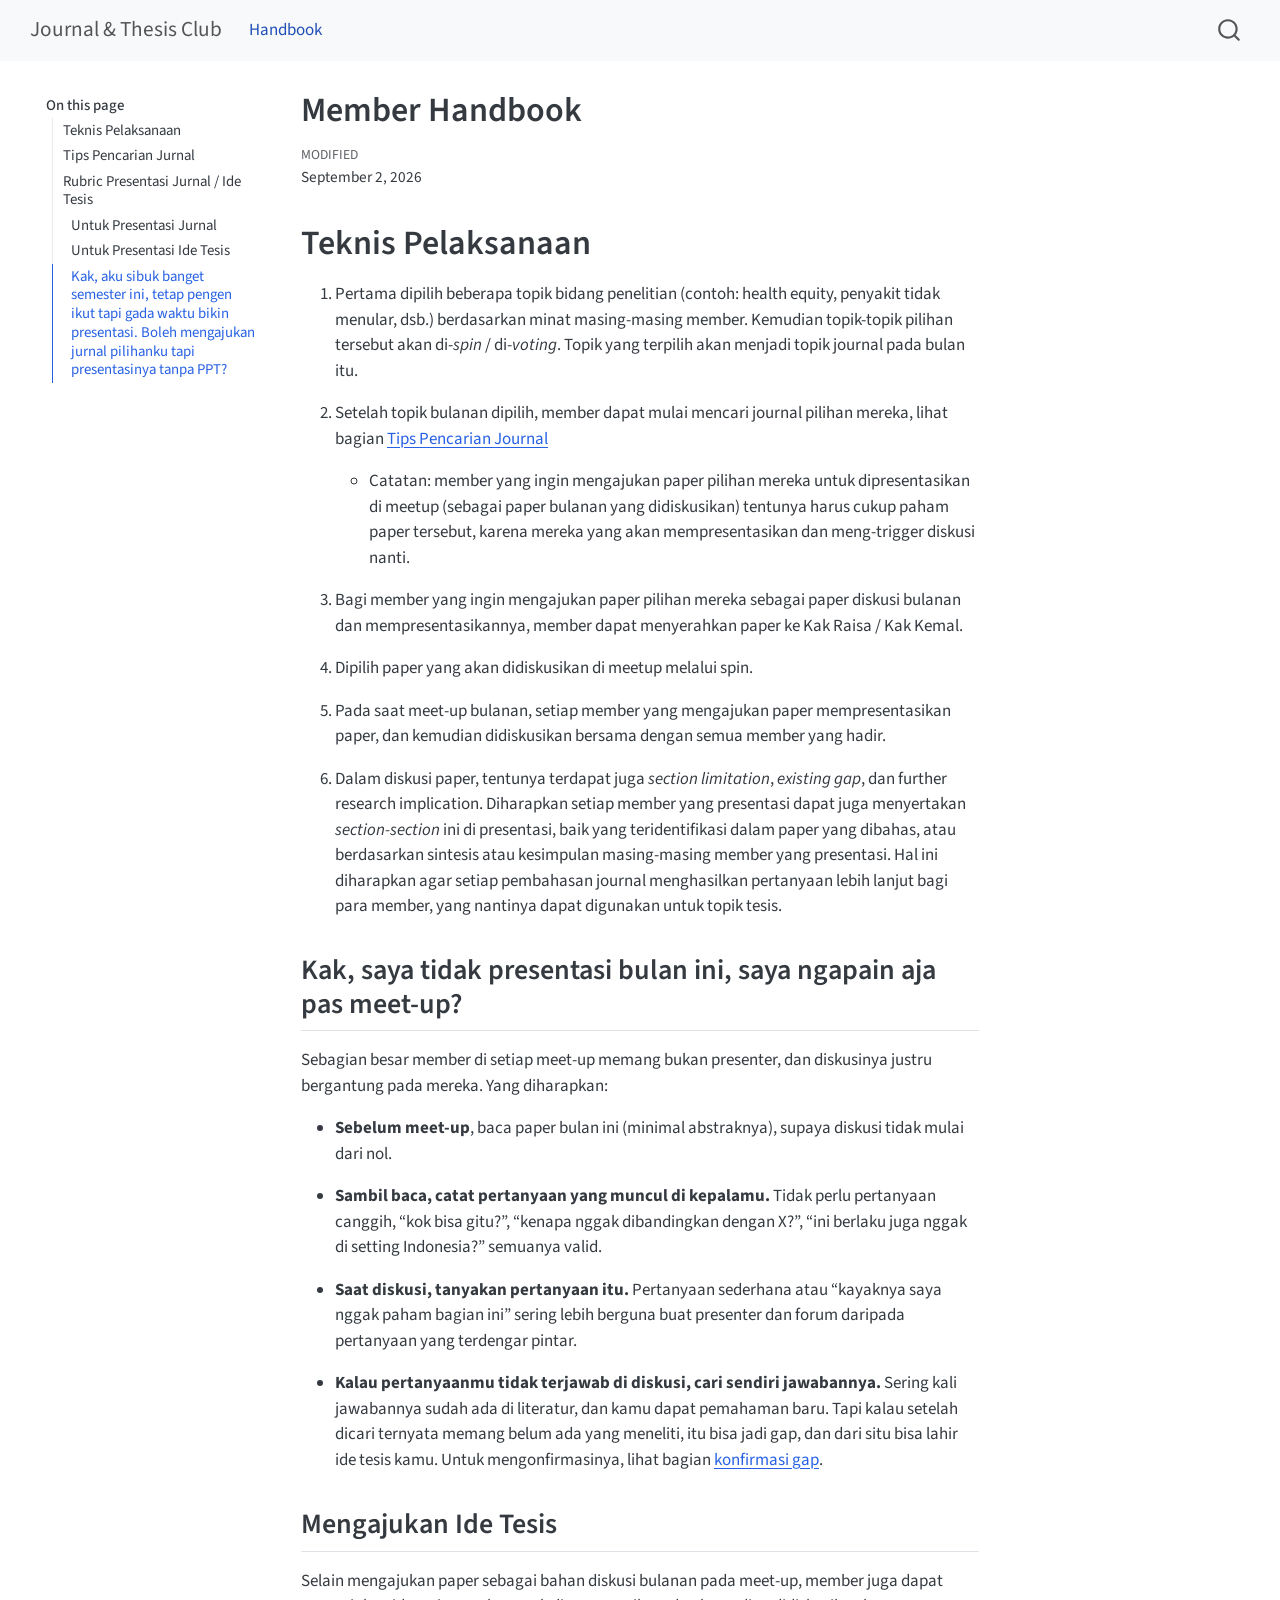
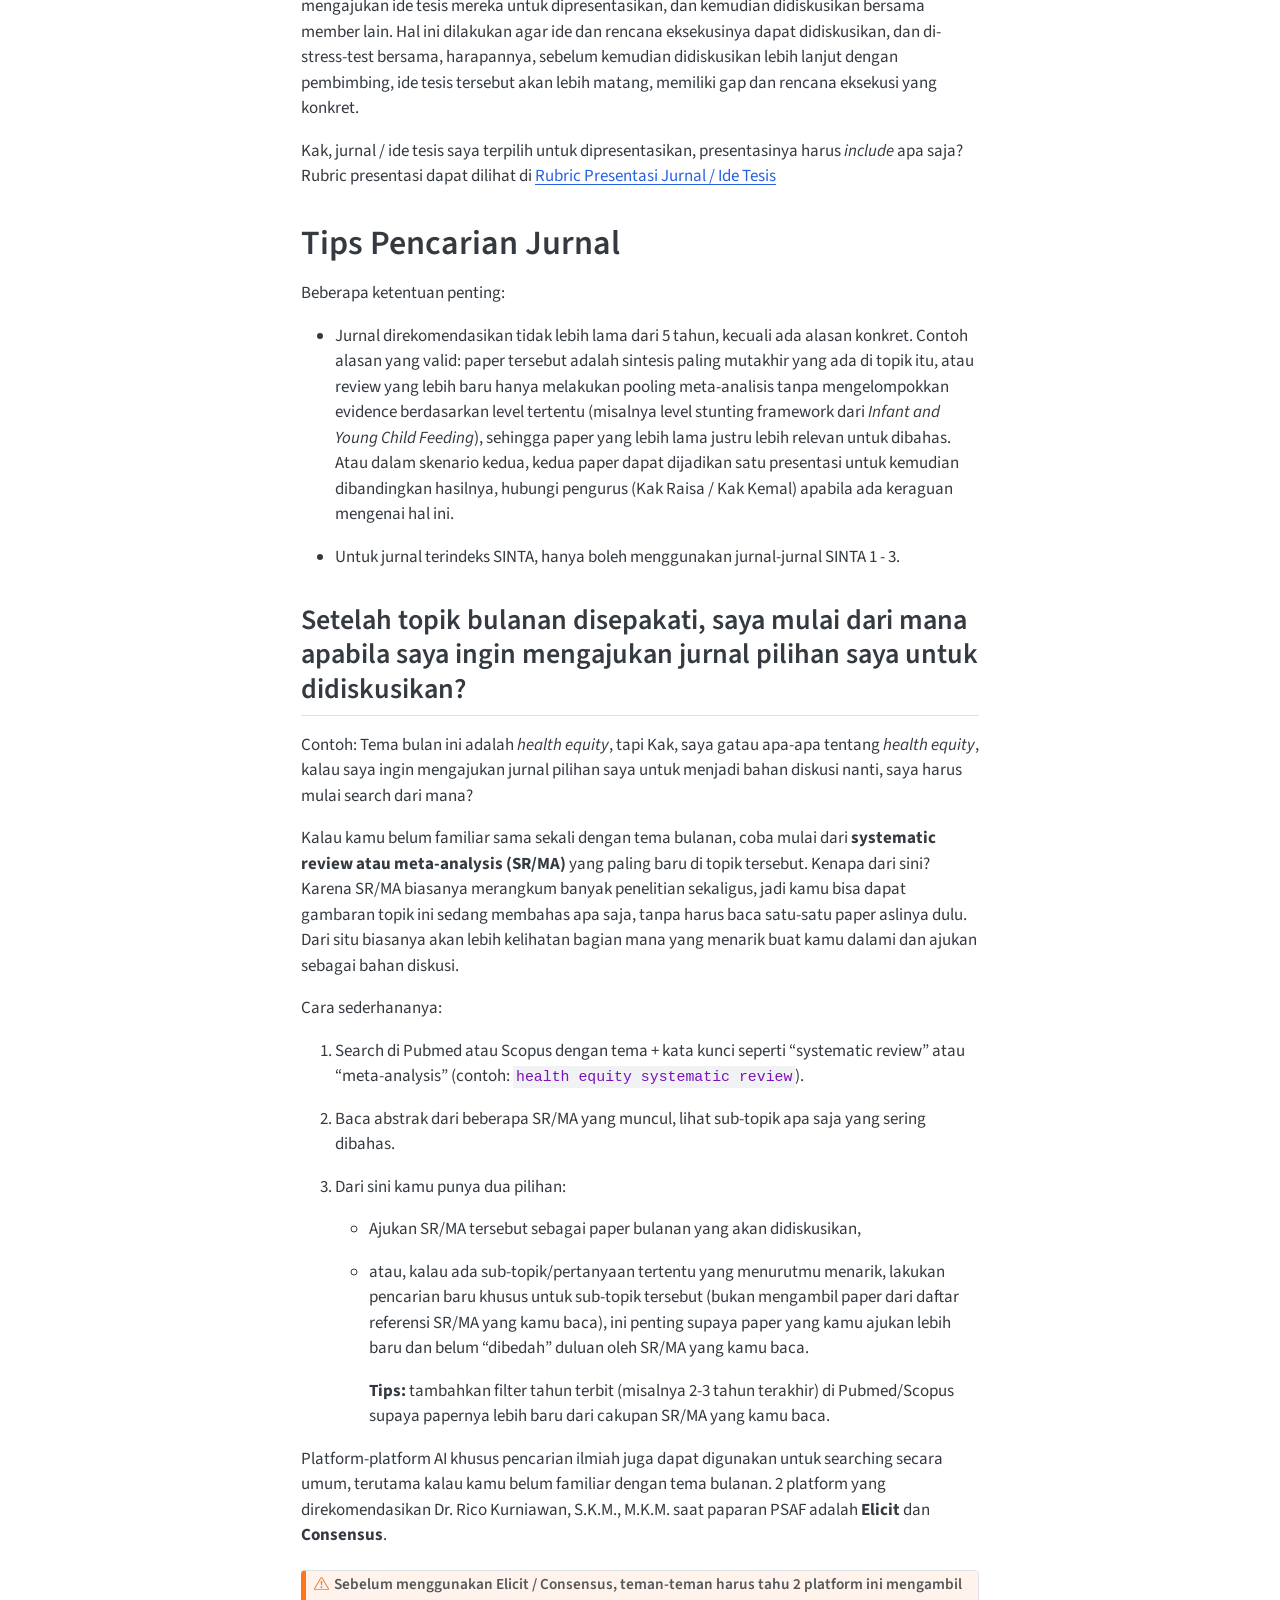
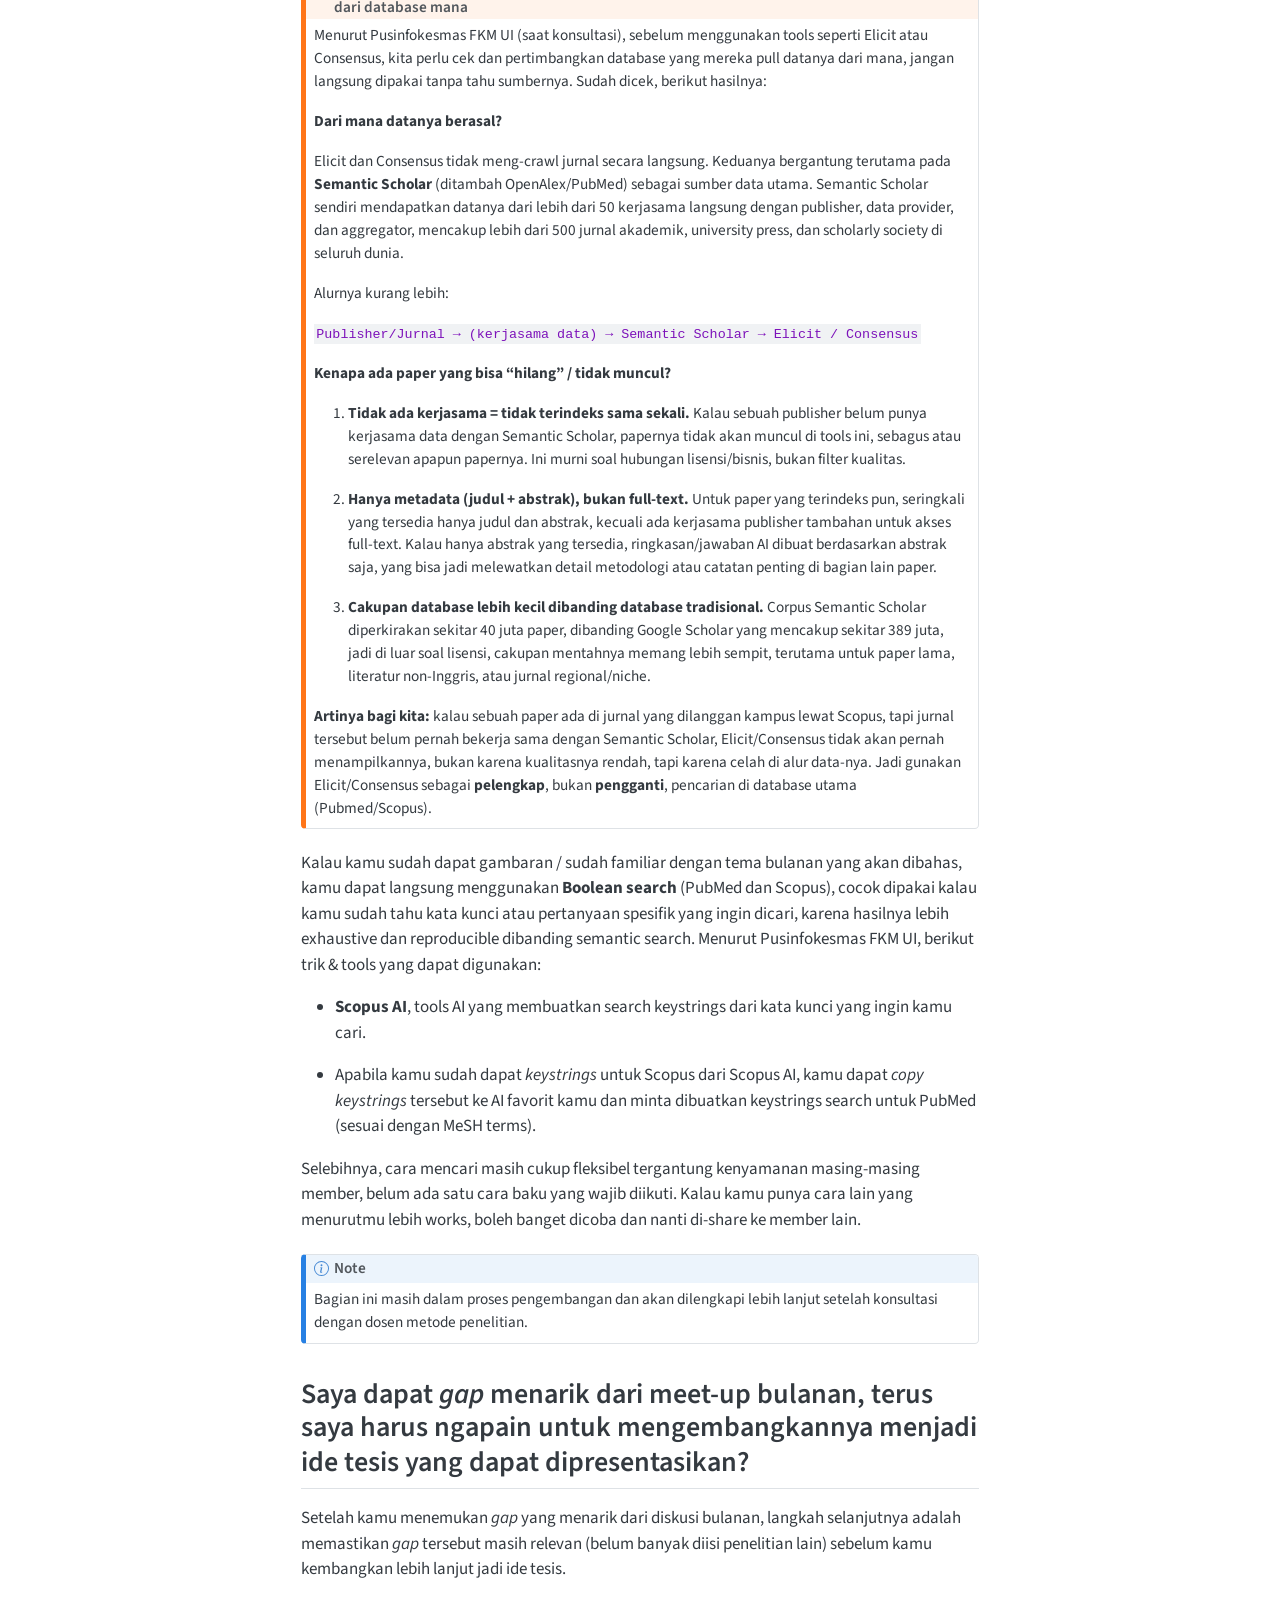
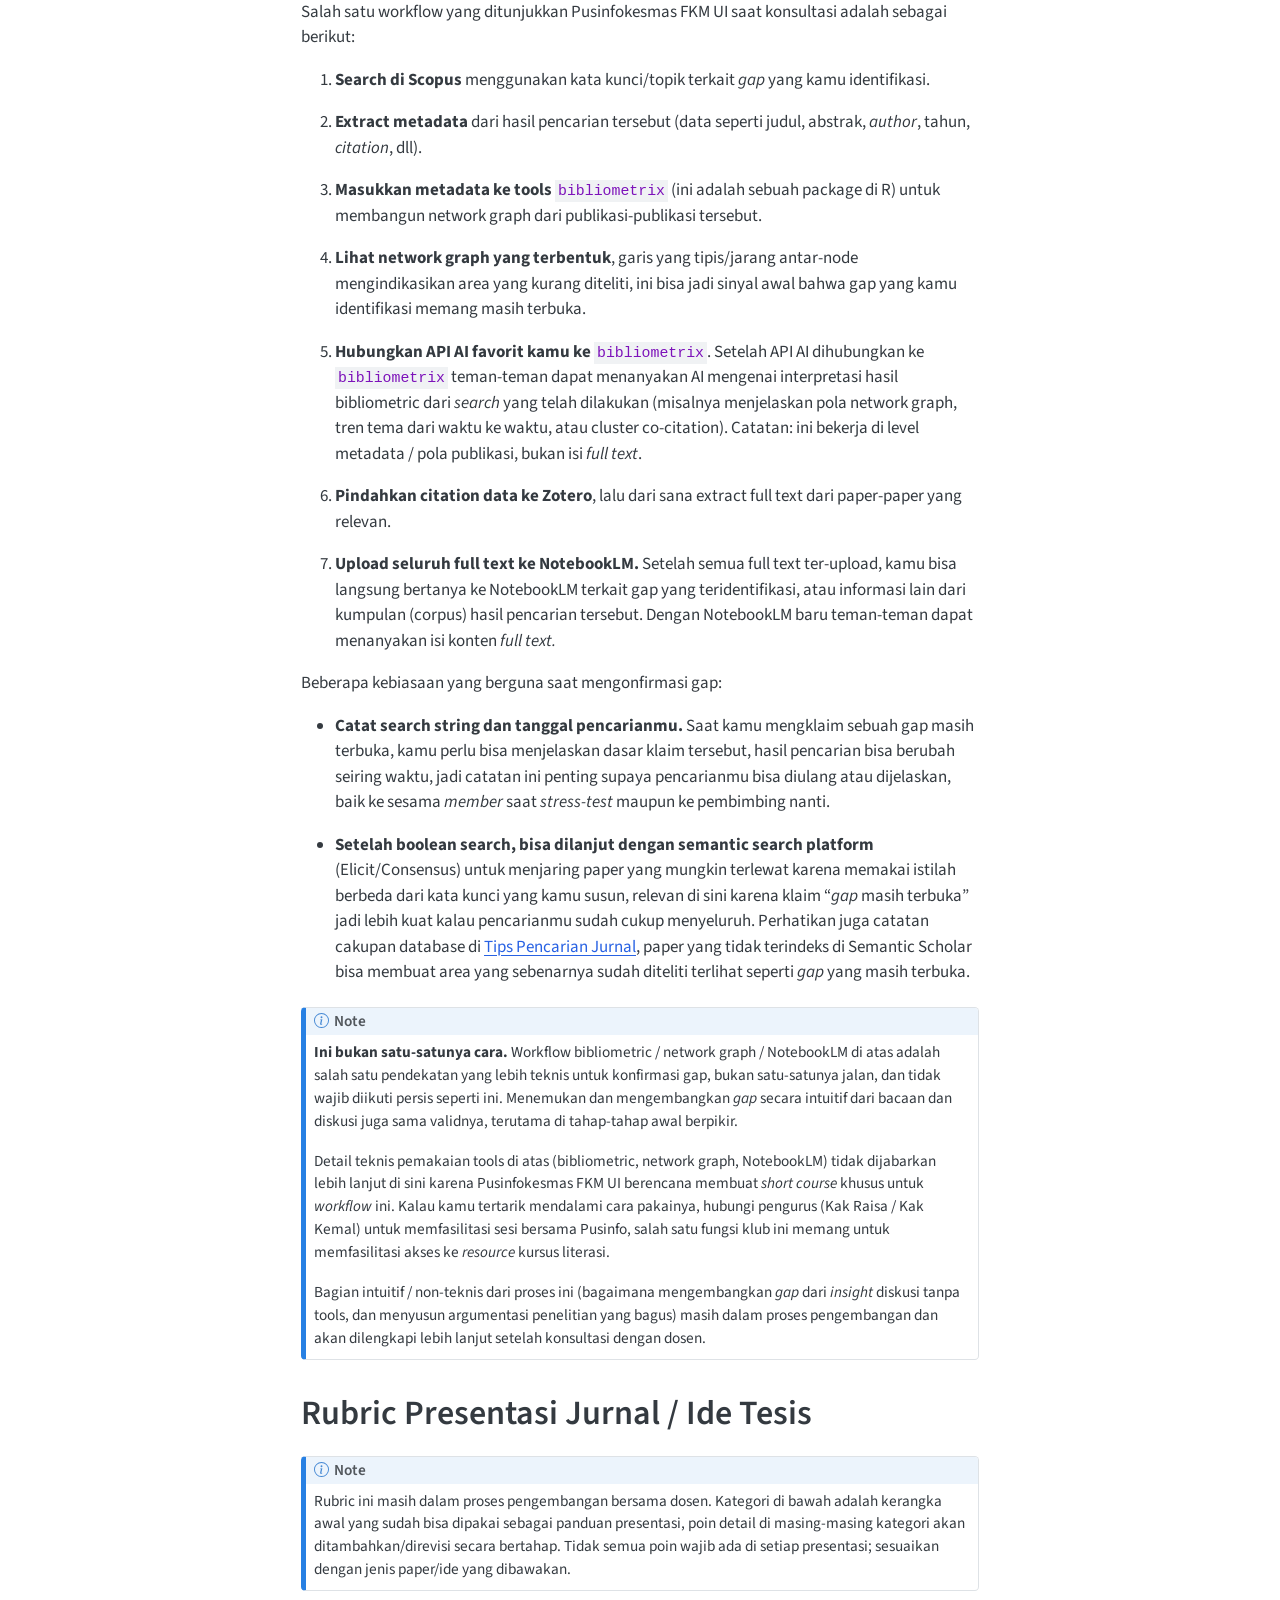
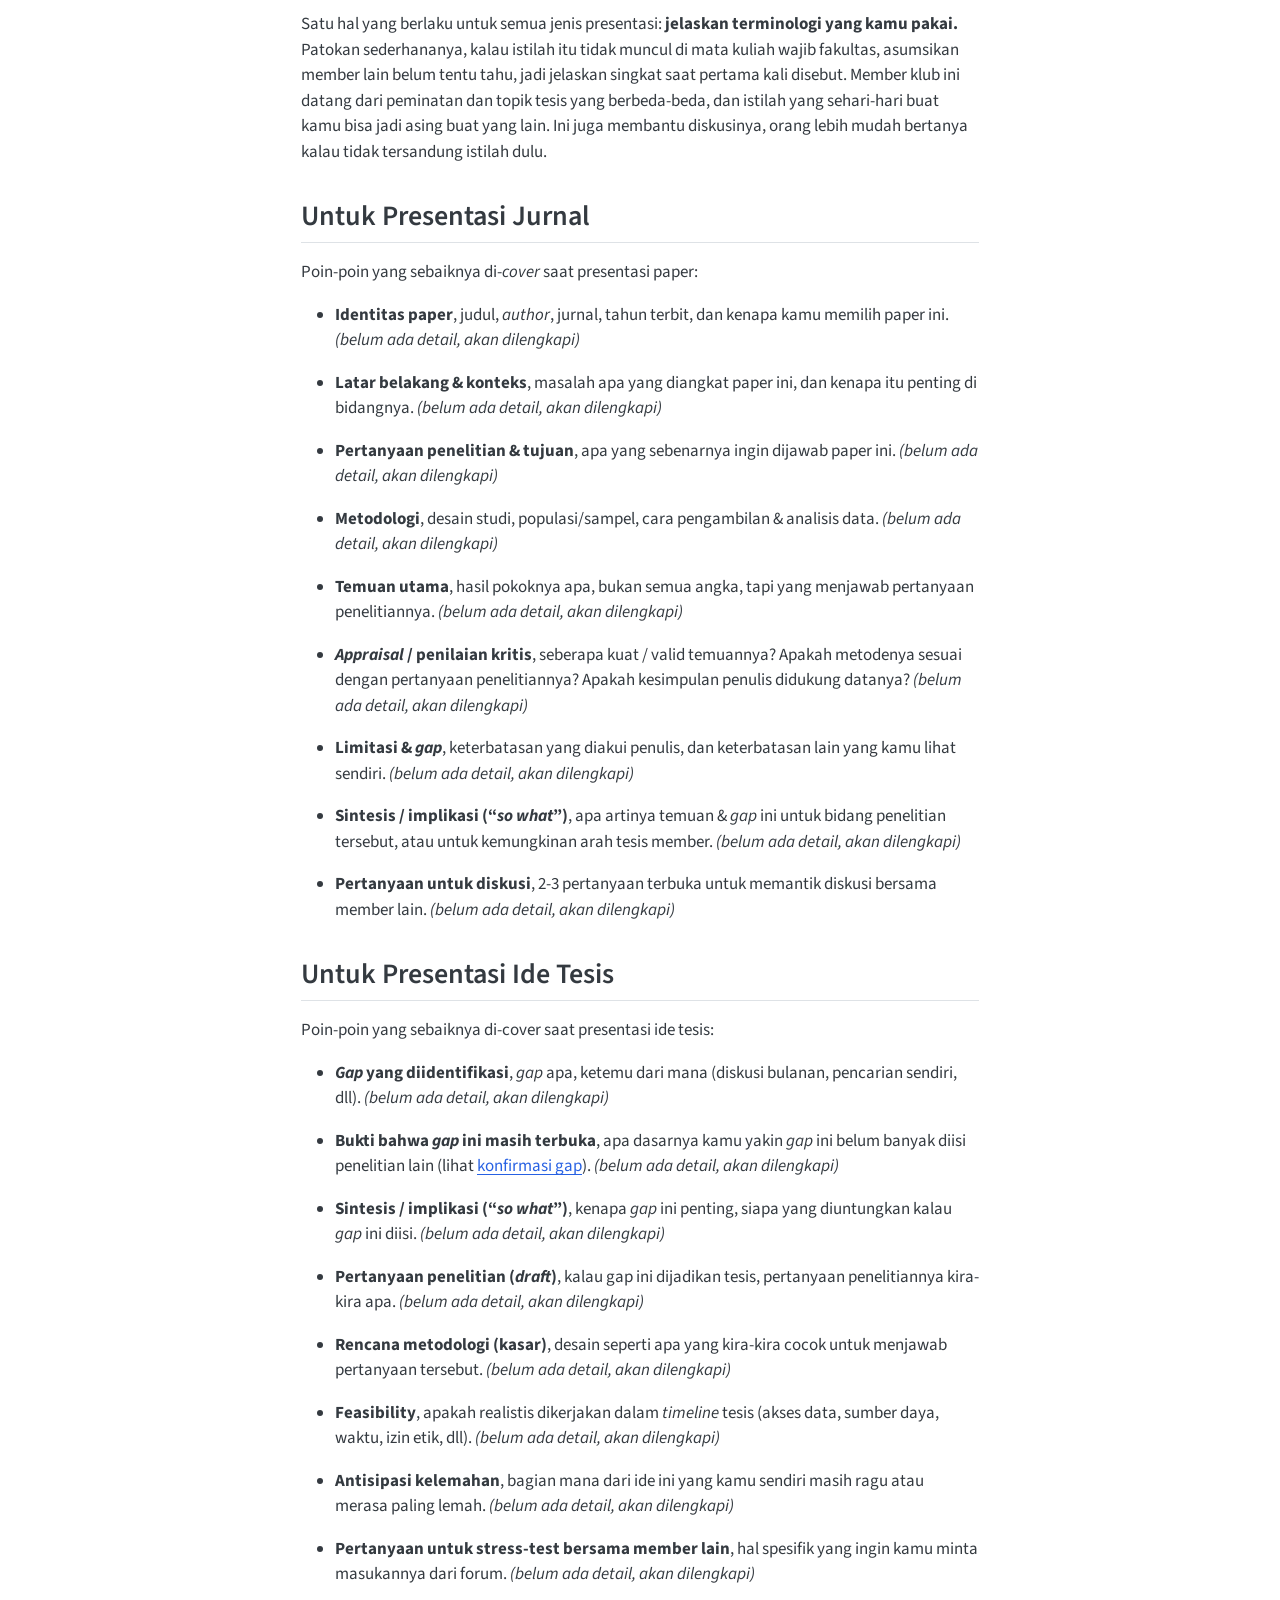
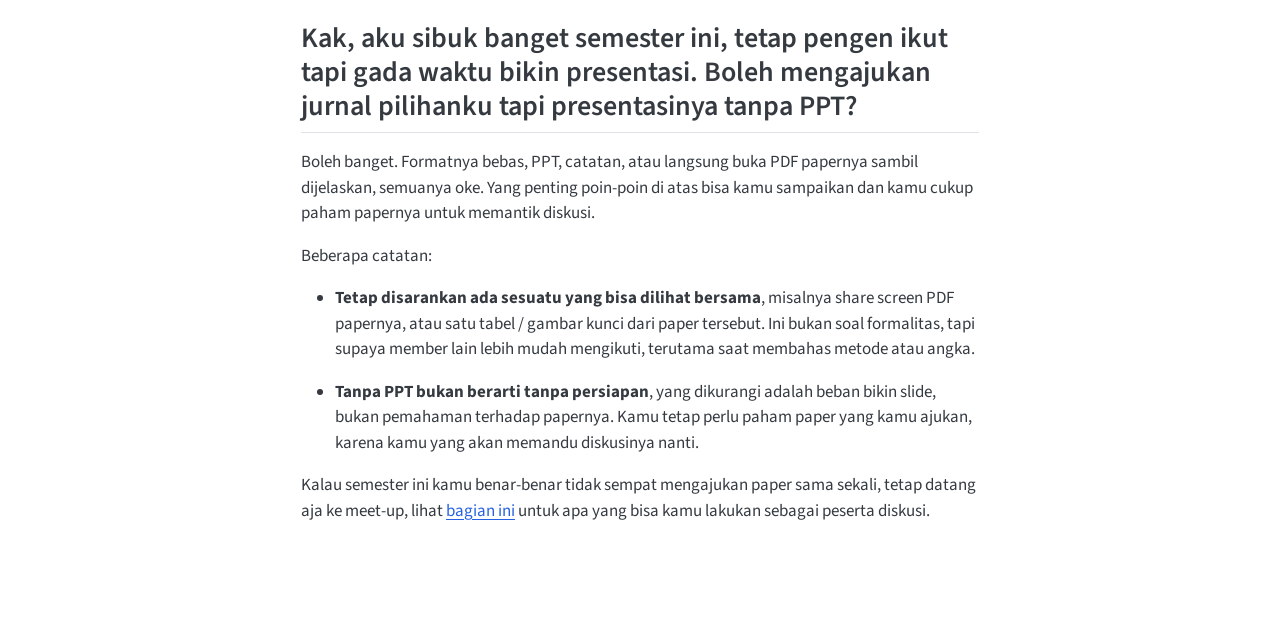
==== commit 042fcd44: "Built site for gh-pages" ====
--- a/Journal-Thesis-Club-Handbook.html
+++ b/Journal-Thesis-Club-Handbook.html
@@ -117,8 +117,8 @@
   </ul></li>
   <li><a href="#tips-pencarian-jurnal" id="toc-tips-pencarian-jurnal" class="nav-link" data-scroll-target="#tips-pencarian-jurnal">Tips Pencarian Jurnal</a>
   <ul class="collapse">
-  <li><a href="#setelah-tema-topik-bulanan-disepakati-saya-mulai-dari-mana-apabila-saya-ingin-mengajukan-jurnal-pilihan-saya-untuk-didiskusikan" id="toc-setelah-tema-topik-bulanan-disepakati-saya-mulai-dari-mana-apabila-saya-ingin-mengajukan-jurnal-pilihan-saya-untuk-didiskusikan" class="nav-link" data-scroll-target="#setelah-tema-topik-bulanan-disepakati-saya-mulai-dari-mana-apabila-saya-ingin-mengajukan-jurnal-pilihan-saya-untuk-didiskusikan">Setelah tema / topik bulanan disepakati, saya mulai dari mana apabila saya ingin mengajukan jurnal pilihan saya untuk didiskusikan?</a></li>
-  <li><a href="#konfirmasi-gap" id="toc-konfirmasi-gap" class="nav-link" data-scroll-target="#konfirmasi-gap">Saya dapat gap menarik dari meet-up bulanan, terus saya harus ngapain untuk mengembangkannya menjadi ide tesis yang dapat dipresentasikan?</a></li>
+  <li><a href="#setelah-topik-bulanan-disepakati-saya-mulai-dari-mana-apabila-saya-ingin-mengajukan-jurnal-pilihan-saya-untuk-didiskusikan" id="toc-setelah-topik-bulanan-disepakati-saya-mulai-dari-mana-apabila-saya-ingin-mengajukan-jurnal-pilihan-saya-untuk-didiskusikan" class="nav-link" data-scroll-target="#setelah-topik-bulanan-disepakati-saya-mulai-dari-mana-apabila-saya-ingin-mengajukan-jurnal-pilihan-saya-untuk-didiskusikan">Setelah topik bulanan disepakati, saya mulai dari mana apabila saya ingin mengajukan jurnal pilihan saya untuk didiskusikan?</a></li>
+  <li><a href="#konfirmasi-gap" id="toc-konfirmasi-gap" class="nav-link" data-scroll-target="#konfirmasi-gap">Saya dapat <em>gap</em> menarik dari meet-up bulanan, terus saya harus ngapain untuk mengembangkannya menjadi ide tesis yang dapat dipresentasikan?</a></li>
   </ul></li>
   <li><a href="#rubric-presentasi" id="toc-rubric-presentasi" class="nav-link" data-scroll-target="#rubric-presentasi">Rubric Presentasi Jurnal / Ide Tesis</a>
   <ul class="collapse">
@@ -164,15 +164,15 @@
 <section id="teknis-pelaksanaan" class="level1">
 <h1>Teknis Pelaksanaan</h1>
 <ol type="1">
-<li><p>Dipilih topik / tema bidang penelitian (contoh: health equity) berdasarkan minat masing-masing member. Kemudian topik bulanan dipilih dengan cara voting / di-spin. Tema / topik tersebut akan menjadi topik / tema journal bulan tersebut.</p></li>
-<li><p>Setelah topik / tema bulanan dipilih, member dapat mulai mencari journal pilihan mereka, lihat bagian <a href="#tips-pencarian-jurnal">Tips Pencarian Journal</a></p>
+<li><p>Pertama dipilih beberapa topik bidang penelitian (contoh: health equity, penyakit tidak menular, dsb.) berdasarkan minat masing-masing member. Kemudian topik-topik pilihan tersebut akan di-<em>spin</em> / di-<em>voting</em>. Topik yang terpilih akan menjadi topik journal pada bulan itu.</p></li>
+<li><p>Setelah topik bulanan dipilih, member dapat mulai mencari journal pilihan mereka, lihat bagian <a href="#tips-pencarian-jurnal">Tips Pencarian Journal</a></p>
 <ul>
 <li>Catatan: member yang ingin mengajukan paper pilihan mereka untuk dipresentasikan di meetup (sebagai paper bulanan yang didiskusikan) tentunya harus cukup paham paper tersebut, karena mereka yang akan mempresentasikan dan meng-trigger diskusi nanti.</li>
 </ul></li>
 <li><p>Bagi member yang ingin mengajukan paper pilihan mereka sebagai paper diskusi bulanan dan mempresentasikannya, member dapat menyerahkan paper ke Kak Raisa / Kak Kemal.</p></li>
 <li><p>Dipilih paper yang akan didiskusikan di meetup melalui spin.</p></li>
 <li><p>Pada saat meet-up bulanan, setiap member yang mengajukan paper mempresentasikan paper, dan kemudian didiskusikan bersama dengan semua member yang hadir.</p></li>
-<li><p>Dalam diskusi paper, tentunya terdapat juga section limitation, existing gap, dan further research implication. Diharapkan setiap member yang presentasi dapat juga menyertakan section-section ini di presentasi, baik yang teridentifikasi dalam paper yang dibahas, atau berdasarkan sintesis atau kesimpulan masing-masing member yang presentasi. Hal ini diharapkan agar setiap pembahasan journal menghasilkan pertanyaan lebih lanjut bagi para member, yang nantinya dapat digunakan untuk topik tesis.</p></li>
+<li><p>Dalam diskusi paper, tentunya terdapat juga <em>section limitation</em>, <em>existing gap</em>, dan further research implication. Diharapkan setiap member yang presentasi dapat juga menyertakan <em>section-section</em> ini di presentasi, baik yang teridentifikasi dalam paper yang dibahas, atau berdasarkan sintesis atau kesimpulan masing-masing member yang presentasi. Hal ini diharapkan agar setiap pembahasan journal menghasilkan pertanyaan lebih lanjut bagi para member, yang nantinya dapat digunakan untuk topik tesis.</p></li>
 </ol>
 <section id="peran-peserta" class="level2">
 <h2 class="anchored" data-anchor-id="peran-peserta">Kak, saya tidak presentasi bulan ini, saya ngapain aja pas meet-up?</h2>
@@ -194,11 +194,11 @@
 <h1>Tips Pencarian Jurnal</h1>
 <p>Beberapa ketentuan penting:</p>
 <ul>
-<li><p>Jurnal direkomendasikan tidak lebih lama dari 5 tahun, kecuali ada alasan konkret. Contoh alasan yang valid: paper tersebut adalah sintesis paling mutakhir yang ada di topik itu, atau review yang lebih baru hanya melakukan pooling meta-analisis tanpa mengelompokkan evidence berdasarkan level tertentu (misalnya level IYCF stunting framework), sehingga paper yang lebih lama justru lebih relevan untuk dibahas.</p></li>
+<li><p>Jurnal direkomendasikan tidak lebih lama dari 5 tahun, kecuali ada alasan konkret. Contoh alasan yang valid: paper tersebut adalah sintesis paling mutakhir yang ada di topik itu, atau review yang lebih baru hanya melakukan pooling meta-analisis tanpa mengelompokkan evidence berdasarkan level tertentu (misalnya level stunting framework dari <em>Infant and Young Child Feeding</em>), sehingga paper yang lebih lama justru lebih relevan untuk dibahas. Atau dalam skenario kedua, kedua paper dapat dijadikan satu presentasi untuk kemudian dibandingkan hasilnya, hubungi pengurus (Kak Raisa / Kak Kemal) apabila ada keraguan mengenai hal ini.</p></li>
 <li><p>Untuk jurnal terindeks SINTA, hanya boleh menggunakan jurnal-jurnal SINTA 1 - 3.</p></li>
 </ul>
-<section id="setelah-tema-topik-bulanan-disepakati-saya-mulai-dari-mana-apabila-saya-ingin-mengajukan-jurnal-pilihan-saya-untuk-didiskusikan" class="level2">
-<h2 class="anchored" data-anchor-id="setelah-tema-topik-bulanan-disepakati-saya-mulai-dari-mana-apabila-saya-ingin-mengajukan-jurnal-pilihan-saya-untuk-didiskusikan">Setelah tema / topik bulanan disepakati, saya mulai dari mana apabila saya ingin mengajukan jurnal pilihan saya untuk didiskusikan?</h2>
+<section id="setelah-topik-bulanan-disepakati-saya-mulai-dari-mana-apabila-saya-ingin-mengajukan-jurnal-pilihan-saya-untuk-didiskusikan" class="level2">
+<h2 class="anchored" data-anchor-id="setelah-topik-bulanan-disepakati-saya-mulai-dari-mana-apabila-saya-ingin-mengajukan-jurnal-pilihan-saya-untuk-didiskusikan">Setelah topik bulanan disepakati, saya mulai dari mana apabila saya ingin mengajukan jurnal pilihan saya untuk didiskusikan?</h2>
 <p>Contoh: Tema bulan ini adalah <em>health equity</em>, tapi Kak, saya gatau apa-apa tentang <em>health equity</em>, kalau saya ingin mengajukan jurnal pilihan saya untuk menjadi bahan diskusi nanti, saya harus mulai search dari mana?</p>
 <p>Kalau kamu belum familiar sama sekali dengan tema bulanan, coba mulai dari <strong>systematic review atau meta-analysis (SR/MA)</strong> yang paling baru di topik tersebut. Kenapa dari sini? Karena SR/MA biasanya merangkum banyak penelitian sekaligus, jadi kamu bisa dapat gambaran topik ini sedang membahas apa saja, tanpa harus baca satu-satu paper aslinya dulu. Dari situ biasanya akan lebih kelihatan bagian mana yang menarik buat kamu dalami dan ajukan sebagai bahan diskusi.</p>
 <p>Cara sederhananya:</p>
@@ -240,7 +240,7 @@
 <p>Kalau kamu sudah dapat gambaran / sudah familiar dengan tema bulanan yang akan dibahas, kamu dapat langsung menggunakan <strong>Boolean search</strong> (PubMed dan Scopus), cocok dipakai kalau kamu sudah tahu kata kunci atau pertanyaan spesifik yang ingin dicari, karena hasilnya lebih exhaustive dan reproducible dibanding semantic search. Menurut Pusinfokesmas FKM UI, berikut trik &amp; tools yang dapat digunakan:</p>
 <ul>
 <li><p><strong>Scopus AI</strong>, tools AI yang membuatkan search keystrings dari kata kunci yang ingin kamu cari.</p></li>
-<li><p>Apabila kamu sudah dapat keystrings untuk Scopus dari Scopus AI, kamu dapat copy keystrings tersebut ke AI favorit kamu dan minta dibuatkan keystrings search untuk PubMed (sesuai dengan MeSH terms).</p></li>
+<li><p>Apabila kamu sudah dapat <em>keystrings</em> untuk Scopus dari Scopus AI, kamu dapat <em>copy keystrings</em> tersebut ke AI favorit kamu dan minta dibuatkan keystrings search untuk PubMed (sesuai dengan MeSH terms).</p></li>
 </ul>
 <p>Selebihnya, cara mencari masih cukup fleksibel tergantung kenyamanan masing-masing member, belum ada satu cara baku yang wajib diikuti. Kalau kamu punya cara lain yang menurutmu lebih works, boleh banget dicoba dan nanti di-share ke member lain.</p>
 <div class="callout callout-style-default callout-note callout-titled">
@@ -258,21 +258,22 @@
 </div>
 </section>
 <section id="konfirmasi-gap" class="level2">
-<h2 class="anchored" data-anchor-id="konfirmasi-gap">Saya dapat gap menarik dari meet-up bulanan, terus saya harus ngapain untuk mengembangkannya menjadi ide tesis yang dapat dipresentasikan?</h2>
-<p>Setelah kamu menemukan gap yang menarik dari diskusi bulanan, langkah selanjutnya adalah memastikan gap tersebut masih relevan (belum banyak diisi penelitian lain) sebelum kamu kembangkan lebih lanjut jadi ide tesis.</p>
+<h2 class="anchored" data-anchor-id="konfirmasi-gap">Saya dapat <em>gap</em> menarik dari meet-up bulanan, terus saya harus ngapain untuk mengembangkannya menjadi ide tesis yang dapat dipresentasikan?</h2>
+<p>Setelah kamu menemukan <em>gap</em> yang menarik dari diskusi bulanan, langkah selanjutnya adalah memastikan <em>gap</em> tersebut masih relevan (belum banyak diisi penelitian lain) sebelum kamu kembangkan lebih lanjut jadi ide tesis.</p>
 <p>Salah satu workflow yang ditunjukkan Pusinfokesmas FKM UI saat konsultasi adalah sebagai berikut:</p>
 <ol type="1">
-<li><p><strong>Search di Scopus</strong> menggunakan kata kunci/topik terkait gap yang kamu identifikasi.</p></li>
-<li><p><strong>Extract metadata</strong> dari hasil pencarian tersebut (data seperti judul, abstrak, author, tahun, citation, dll).</p></li>
-<li><p><strong>Masukkan metadata ke tools bibliometric</strong> untuk membangun network graph dari publikasi-publikasi tersebut.</p></li>
+<li><p><strong>Search di Scopus</strong> menggunakan kata kunci/topik terkait <em>gap</em> yang kamu identifikasi.</p></li>
+<li><p><strong>Extract metadata</strong> dari hasil pencarian tersebut (data seperti judul, abstrak, <em>author</em>, tahun, <em>citation</em>, dll).</p></li>
+<li><p><strong>Masukkan metadata ke tools</strong> <code>bibliometrix</code> (ini adalah sebuah package di R) untuk membangun network graph dari publikasi-publikasi tersebut.</p></li>
 <li><p><strong>Lihat network graph yang terbentuk</strong>, garis yang tipis/jarang antar-node mengindikasikan area yang kurang diteliti, ini bisa jadi sinyal awal bahwa gap yang kamu identifikasi memang masih terbuka.</p></li>
+<li><p><strong>Hubungkan API AI favorit kamu ke</strong> <code>bibliometrix</code>. Setelah API AI dihubungkan ke <code>bibliometrix</code> teman-teman dapat menanyakan AI mengenai interpretasi hasil bibliometric dari <em>search</em> yang telah dilakukan (misalnya menjelaskan pola network graph, tren tema dari waktu ke waktu, atau cluster co-citation). Catatan: ini bekerja di level metadata / pola publikasi, bukan isi <em>full text</em>.</p></li>
 <li><p><strong>Pindahkan citation data ke Zotero</strong>, lalu dari sana extract full text dari paper-paper yang relevan.</p></li>
-<li><p><strong>Upload seluruh full text ke NotebookLM.</strong> Setelah semua full text ter-upload, kamu bisa langsung bertanya ke NotebookLM terkait gap yang teridentifikasi, atau informasi lain dari kumpulan (corpus) hasil pencarian tersebut.</p></li>
+<li><p><strong>Upload seluruh full text ke NotebookLM.</strong> Setelah semua full text ter-upload, kamu bisa langsung bertanya ke NotebookLM terkait gap yang teridentifikasi, atau informasi lain dari kumpulan (corpus) hasil pencarian tersebut. Dengan NotebookLM baru teman-teman dapat menanyakan isi konten <em>full text.</em></p></li>
 </ol>
 <p>Beberapa kebiasaan yang berguna saat mengonfirmasi gap:</p>
 <ul>
-<li><p><strong>Catat search string dan tanggal pencarianmu.</strong> Saat kamu mengklaim sebuah gap masih terbuka, kamu perlu bisa menjelaskan dasar klaim tersebut, hasil pencarian bisa berubah seiring waktu, jadi catatan ini penting supaya pencarianmu bisa diulang atau dijelaskan, baik ke sesama member saat stress-test maupun ke pembimbing nanti.</p></li>
-<li><p><strong>Setelah boolean search, bisa dilanjut dengan semantic search platform</strong> (Elicit/Consensus) untuk menjaring paper yang mungkin terlewat karena memakai istilah berbeda dari kata kunci yang kamu susun, relevan di sini karena klaim “gap masih terbuka” jadi lebih kuat kalau pencarianmu sudah cukup menyeluruh. Perhatikan juga catatan cakupan database di <a href="#tips-pencarian-jurnal">Tips Pencarian Jurnal</a>, paper yang tidak terindeks di Semantic Scholar bisa membuat area yang sebenarnya sudah diteliti terlihat seperti gap yang masih terbuka.</p></li>
+<li><p><strong>Catat search string dan tanggal pencarianmu.</strong> Saat kamu mengklaim sebuah gap masih terbuka, kamu perlu bisa menjelaskan dasar klaim tersebut, hasil pencarian bisa berubah seiring waktu, jadi catatan ini penting supaya pencarianmu bisa diulang atau dijelaskan, baik ke sesama <em>member</em> saat <em>stress-test</em> maupun ke pembimbing nanti.</p></li>
+<li><p><strong>Setelah boolean search, bisa dilanjut dengan semantic search platform</strong> (Elicit/Consensus) untuk menjaring paper yang mungkin terlewat karena memakai istilah berbeda dari kata kunci yang kamu susun, relevan di sini karena klaim “<em>gap</em> masih terbuka” jadi lebih kuat kalau pencarianmu sudah cukup menyeluruh. Perhatikan juga catatan cakupan database di <a href="#tips-pencarian-jurnal">Tips Pencarian Jurnal</a>, paper yang tidak terindeks di Semantic Scholar bisa membuat area yang sebenarnya sudah diteliti terlihat seperti <em>gap</em> yang masih terbuka.</p></li>
 </ul>
 <div class="callout callout-style-default callout-note callout-titled">
 <div class="callout-header d-flex align-content-center">
@@ -284,9 +285,9 @@
 </div>
 </div>
 <div class="callout-body-container callout-body">
-<p><strong>Ini bukan satu-satunya cara.</strong> Workflow bibliometric/network graph/NotebookLM di atas adalah salah satu pendekatan yang lebih teknis untuk konfirmasi gap, bukan satu-satunya jalan, dan tidak wajib diikuti persis seperti ini. Menemukan dan mengembangkan gap secara intuitif dari bacaan dan diskusi juga sama validnya, terutama di tahap-tahap awal berpikir.</p>
-<p>Detail teknis pemakaian tools di atas (bibliometric, network graph, NotebookLM) tidak dijabarkan lebih lanjut di sini karena Pusinfokesmas FKM UI berencana membuat short course khusus untuk workflow ini. Kalau kamu tertarik mendalami cara pakainya, hubungi pengurus (Kak Raisa / Kak Kemal) untuk memfasilitasi sesi bersama Pusinfo, salah satu fungsi klub ini memang untuk memfasilitasi akses ke resource kursus literasi.</p>
-<p>Bagian intuitif / non-teknis dari proses ini (bagaimana mengembangkan gap dari insight diskusi tanpa tools, dan menyusun argumentasi penelitian yang bagus) masih dalam proses pengembangan dan akan dilengkapi lebih lanjut setelah konsultasi dengan dosen metode penelitian.</p>
+<p><strong>Ini bukan satu-satunya cara.</strong> Workflow bibliometric / network graph / NotebookLM di atas adalah salah satu pendekatan yang lebih teknis untuk konfirmasi gap, bukan satu-satunya jalan, dan tidak wajib diikuti persis seperti ini. Menemukan dan mengembangkan <em>gap</em> secara intuitif dari bacaan dan diskusi juga sama validnya, terutama di tahap-tahap awal berpikir.</p>
+<p>Detail teknis pemakaian tools di atas (bibliometric, network graph, NotebookLM) tidak dijabarkan lebih lanjut di sini karena Pusinfokesmas FKM UI berencana membuat <em>short course</em> khusus untuk <em>workflow</em> ini. Kalau kamu tertarik mendalami cara pakainya, hubungi pengurus (Kak Raisa / Kak Kemal) untuk memfasilitasi sesi bersama Pusinfo, salah satu fungsi klub ini memang untuk memfasilitasi akses ke <em>resource</em> kursus literasi.</p>
+<p>Bagian intuitif / non-teknis dari proses ini (bagaimana mengembangkan <em>gap</em> dari <em>insight</em> diskusi tanpa tools, dan menyusun argumentasi penelitian yang bagus) masih dalam proses pengembangan dan akan dilengkapi lebih lanjut setelah konsultasi dengan dosen.</p>
 </div>
 </div>
 </section>
@@ -309,16 +310,16 @@
 <p>Satu hal yang berlaku untuk semua jenis presentasi: <strong>jelaskan terminologi yang kamu pakai.</strong> Patokan sederhananya, kalau istilah itu tidak muncul di mata kuliah wajib fakultas, asumsikan member lain belum tentu tahu, jadi jelaskan singkat saat pertama kali disebut. Member klub ini datang dari peminatan dan topik tesis yang berbeda-beda, dan istilah yang sehari-hari buat kamu bisa jadi asing buat yang lain. Ini juga membantu diskusinya, orang lebih mudah bertanya kalau tidak tersandung istilah dulu.</p>
 <section id="untuk-presentasi-jurnal" class="level2">
 <h2 class="anchored" data-anchor-id="untuk-presentasi-jurnal">Untuk Presentasi Jurnal</h2>
-<p>Poin-poin yang sebaiknya di-cover saat presentasi paper:</p>
-<ul>
-<li><p><strong>Identitas paper</strong>, judul, author, jurnal, tahun terbit, dan kenapa kamu memilih paper ini. <em>(belum ada detail, akan dilengkapi)</em></p></li>
+<p>Poin-poin yang sebaiknya di-<em>cover</em> saat presentasi paper:</p>
+<ul>
+<li><p><strong>Identitas paper</strong>, judul, <em>author</em>, jurnal, tahun terbit, dan kenapa kamu memilih paper ini. <em>(belum ada detail, akan dilengkapi)</em></p></li>
 <li><p><strong>Latar belakang &amp; konteks</strong>, masalah apa yang diangkat paper ini, dan kenapa itu penting di bidangnya. <em>(belum ada detail, akan dilengkapi)</em></p></li>
 <li><p><strong>Pertanyaan penelitian &amp; tujuan</strong>, apa yang sebenarnya ingin dijawab paper ini. <em>(belum ada detail, akan dilengkapi)</em></p></li>
 <li><p><strong>Metodologi</strong>, desain studi, populasi/sampel, cara pengambilan &amp; analisis data. <em>(belum ada detail, akan dilengkapi)</em></p></li>
 <li><p><strong>Temuan utama</strong>, hasil pokoknya apa, bukan semua angka, tapi yang menjawab pertanyaan penelitiannya. <em>(belum ada detail, akan dilengkapi)</em></p></li>
-<li><p><strong>Appraisal / penilaian kritis</strong>, seberapa kuat/valid temuannya? Apakah metodenya sesuai dengan pertanyaan penelitiannya? Apakah kesimpulan penulis didukung datanya? <em>(belum ada detail, akan dilengkapi)</em></p></li>
-<li><p><strong>Limitasi &amp; gap</strong>, keterbatasan yang diakui penulis, dan keterbatasan lain yang kamu lihat sendiri. <em>(belum ada detail, akan dilengkapi)</em></p></li>
-<li><p><strong>Sintesis / implikasi (“so what”)</strong>, apa artinya temuan &amp; gap ini untuk bidang penelitian tersebut, atau untuk kemungkinan arah tesis member. <em>(belum ada detail, akan dilengkapi)</em></p></li>
+<li><p><strong><em>Appraisal</em></strong> <strong>/ penilaian kritis</strong>, seberapa kuat / valid temuannya? Apakah metodenya sesuai dengan pertanyaan penelitiannya? Apakah kesimpulan penulis didukung datanya? <em>(belum ada detail, akan dilengkapi)</em></p></li>
+<li><p><strong>Limitasi &amp; <em>gap</em></strong>, keterbatasan yang diakui penulis, dan keterbatasan lain yang kamu lihat sendiri. <em>(belum ada detail, akan dilengkapi)</em></p></li>
+<li><p><strong>Sintesis / implikasi (“<em>so what</em>”)</strong>, apa artinya temuan &amp; <em>gap</em> ini untuk bidang penelitian tersebut, atau untuk kemungkinan arah tesis member. <em>(belum ada detail, akan dilengkapi)</em></p></li>
 <li><p><strong>Pertanyaan untuk diskusi</strong>, 2-3 pertanyaan terbuka untuk memantik diskusi bersama member lain. <em>(belum ada detail, akan dilengkapi)</em></p></li>
 </ul>
 </section>
@@ -326,12 +327,12 @@
 <h2 class="anchored" data-anchor-id="untuk-presentasi-ide-tesis">Untuk Presentasi Ide Tesis</h2>
 <p>Poin-poin yang sebaiknya di-cover saat presentasi ide tesis:</p>
 <ul>
-<li><p><strong>Gap yang diidentifikasi</strong>, gap apa, ketemu dari mana (diskusi bulanan, pencarian sendiri, dll). <em>(belum ada detail, akan dilengkapi)</em></p></li>
-<li><p><strong>Bukti bahwa gap ini masih terbuka</strong>, apa dasarnya kamu yakin gap ini belum banyak diisi penelitian lain (lihat <a href="#konfirmasi-gap">konfirmasi gap</a>). <em>(belum ada detail, akan dilengkapi)</em></p></li>
-<li><p><strong>Sintesis / implikasi (“so what”)</strong>, kenapa gap ini penting, siapa yang diuntungkan kalau gap ini diisi. <em>(belum ada detail, akan dilengkapi)</em></p></li>
-<li><p><strong>Pertanyaan penelitian (draft)</strong>, kalau gap ini dijadikan tesis, pertanyaan penelitiannya kira-kira apa. <em>(belum ada detail, akan dilengkapi)</em></p></li>
+<li><p><strong><em>Gap</em></strong> <strong>yang diidentifikasi</strong>, <em>gap</em> apa, ketemu dari mana (diskusi bulanan, pencarian sendiri, dll). <em>(belum ada detail, akan dilengkapi)</em></p></li>
+<li><p><strong>Bukti bahwa <em>gap</em> ini masih terbuka</strong>, apa dasarnya kamu yakin <em>gap</em> ini belum banyak diisi penelitian lain (lihat <a href="#konfirmasi-gap">konfirmasi gap</a>). <em>(belum ada detail, akan dilengkapi)</em></p></li>
+<li><p><strong>Sintesis / implikasi (“<em>so what</em>”)</strong>, kenapa <em>gap</em> ini penting, siapa yang diuntungkan kalau <em>gap</em> ini diisi. <em>(belum ada detail, akan dilengkapi)</em></p></li>
+<li><p><strong>Pertanyaan penelitian (<em>draft</em>)</strong>, kalau gap ini dijadikan tesis, pertanyaan penelitiannya kira-kira apa. <em>(belum ada detail, akan dilengkapi)</em></p></li>
 <li><p><strong>Rencana metodologi (kasar)</strong>, desain seperti apa yang kira-kira cocok untuk menjawab pertanyaan tersebut. <em>(belum ada detail, akan dilengkapi)</em></p></li>
-<li><p><strong>Feasibility</strong>, apakah realistis dikerjakan dalam timeline tesis (akses data, sumber daya, waktu, izin etik, dll). <em>(belum ada detail, akan dilengkapi)</em></p></li>
+<li><p><strong>Feasibility</strong>, apakah realistis dikerjakan dalam <em>timeline</em> tesis (akses data, sumber daya, waktu, izin etik, dll). <em>(belum ada detail, akan dilengkapi)</em></p></li>
 <li><p><strong>Antisipasi kelemahan</strong>, bagian mana dari ide ini yang kamu sendiri masih ragu atau merasa paling lemah. <em>(belum ada detail, akan dilengkapi)</em></p></li>
 <li><p><strong>Pertanyaan untuk stress-test bersama member lain</strong>, hal spesifik yang ingin kamu minta masukannya dari forum. <em>(belum ada detail, akan dilengkapi)</em></p></li>
 </ul>
@@ -341,7 +342,7 @@
 <p>Boleh banget. Formatnya bebas, PPT, catatan, atau langsung buka PDF papernya sambil dijelaskan, semuanya oke. Yang penting poin-poin di atas bisa kamu sampaikan dan kamu cukup paham papernya untuk memantik diskusi.</p>
 <p>Beberapa catatan:</p>
 <ul>
-<li><p><strong>Tetap disarankan ada sesuatu yang bisa dilihat bersama</strong>, misalnya share screen PDF papernya, atau satu tabel/gambar kunci dari paper tersebut. Ini bukan soal formalitas, tapi supaya member lain lebih mudah mengikuti, terutama saat membahas metode atau angka.</p></li>
+<li><p><strong>Tetap disarankan ada sesuatu yang bisa dilihat bersama</strong>, misalnya share screen PDF papernya, atau satu tabel / gambar kunci dari paper tersebut. Ini bukan soal formalitas, tapi supaya member lain lebih mudah mengikuti, terutama saat membahas metode atau angka.</p></li>
 <li><p><strong>Tanpa PPT bukan berarti tanpa persiapan</strong>, yang dikurangi adalah beban bikin slide, bukan pemahaman terhadap papernya. Kamu tetap perlu paham paper yang kamu ajukan, karena kamu yang akan memandu diskusinya nanti.</p></li>
 </ul>
 <p>Kalau semester ini kamu benar-benar tidak sempat mengajukan paper sama sekali, tetap datang aja ke meet-up, lihat <a href="#peran-peserta">bagian ini</a> untuk apa yang bisa kamu lakukan sebagai peserta diskusi.</p>
@@ -424,7 +425,7 @@
     }
       var localhostRegex = new RegExp(/^(?:http|https):\/\/localhost\:?[0-9]*\//);
       var mailtoRegex = new RegExp(/^mailto:/);
-        var filterRegex = new RegExp('/' + window.location.host + '/');
+        var filterRegex = new RegExp("https:\/\/Journal-Thesis-Club-FKM-UI\.github\.io\/Journal-Thesis-Club-Docs\/");
       var isInternal = (href) => {
           return filterRegex.test(href) || localhostRegex.test(href) || mailtoRegex.test(href);
       }
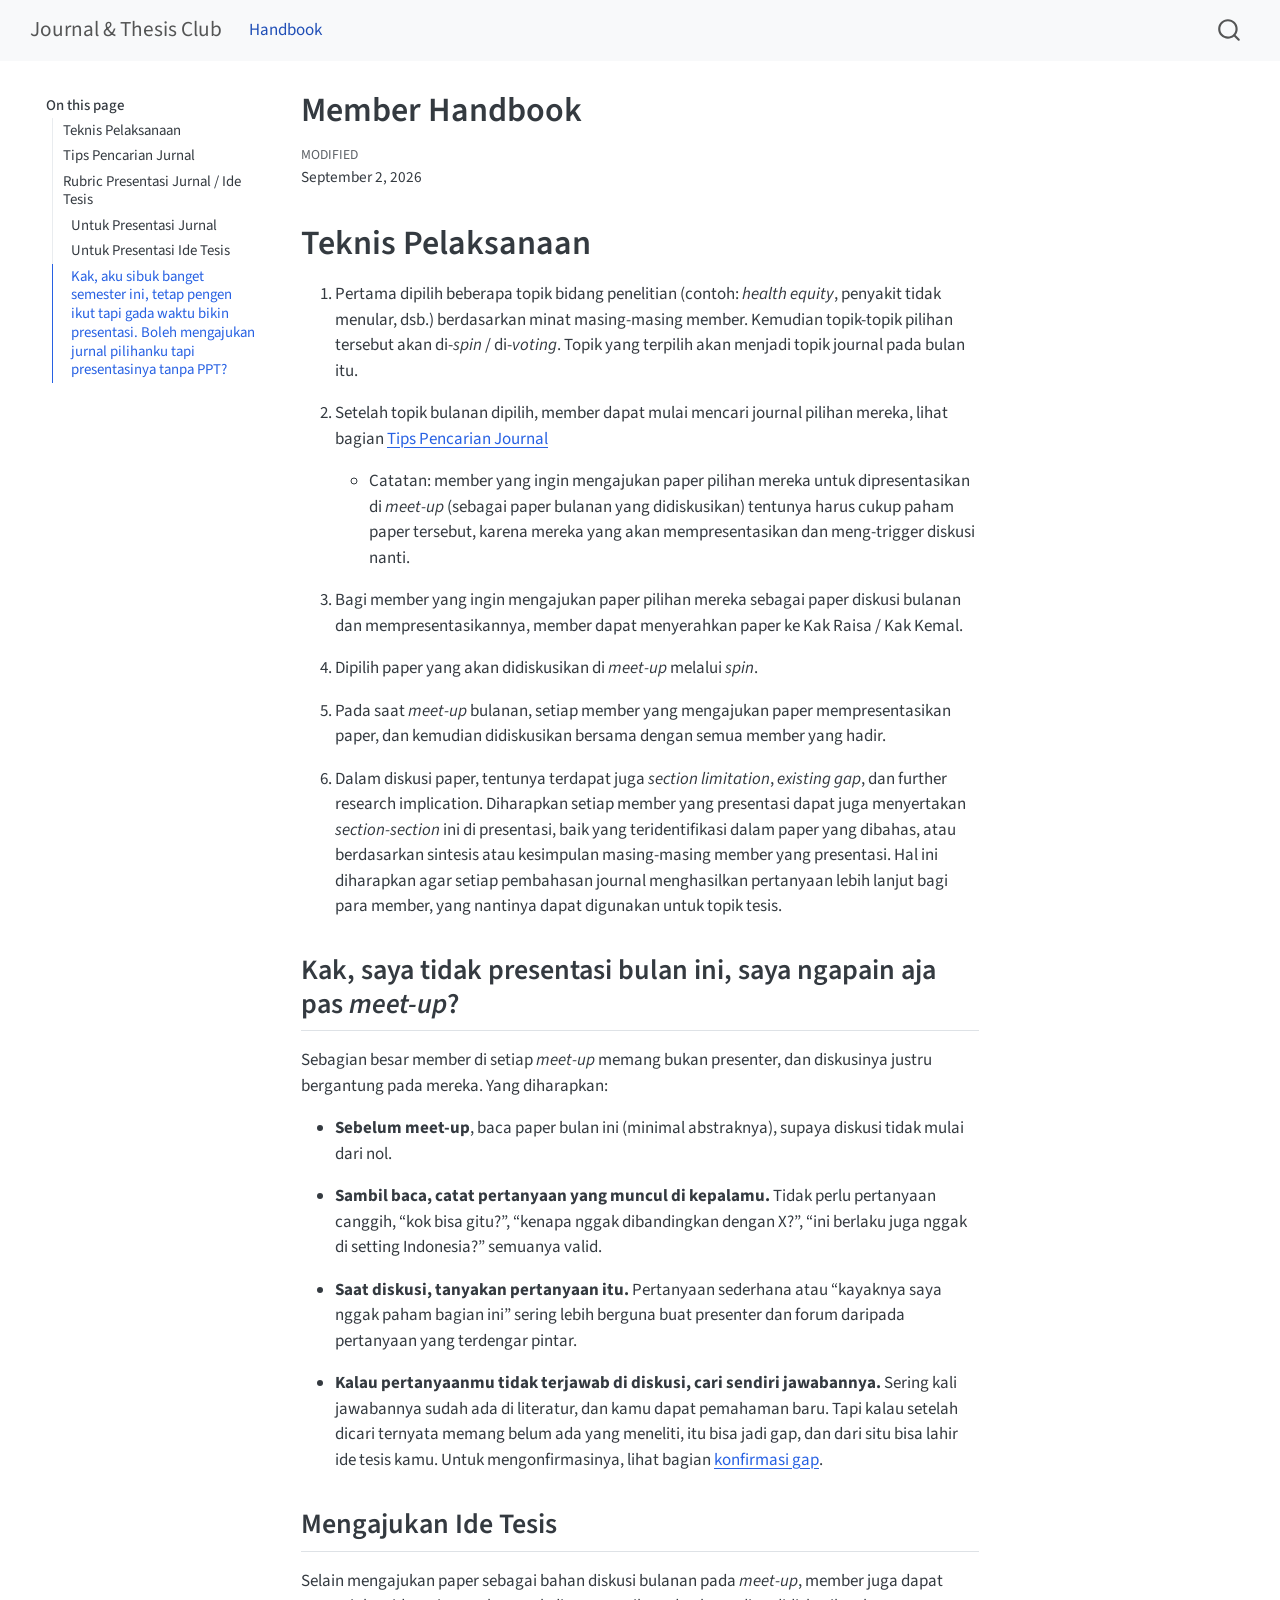
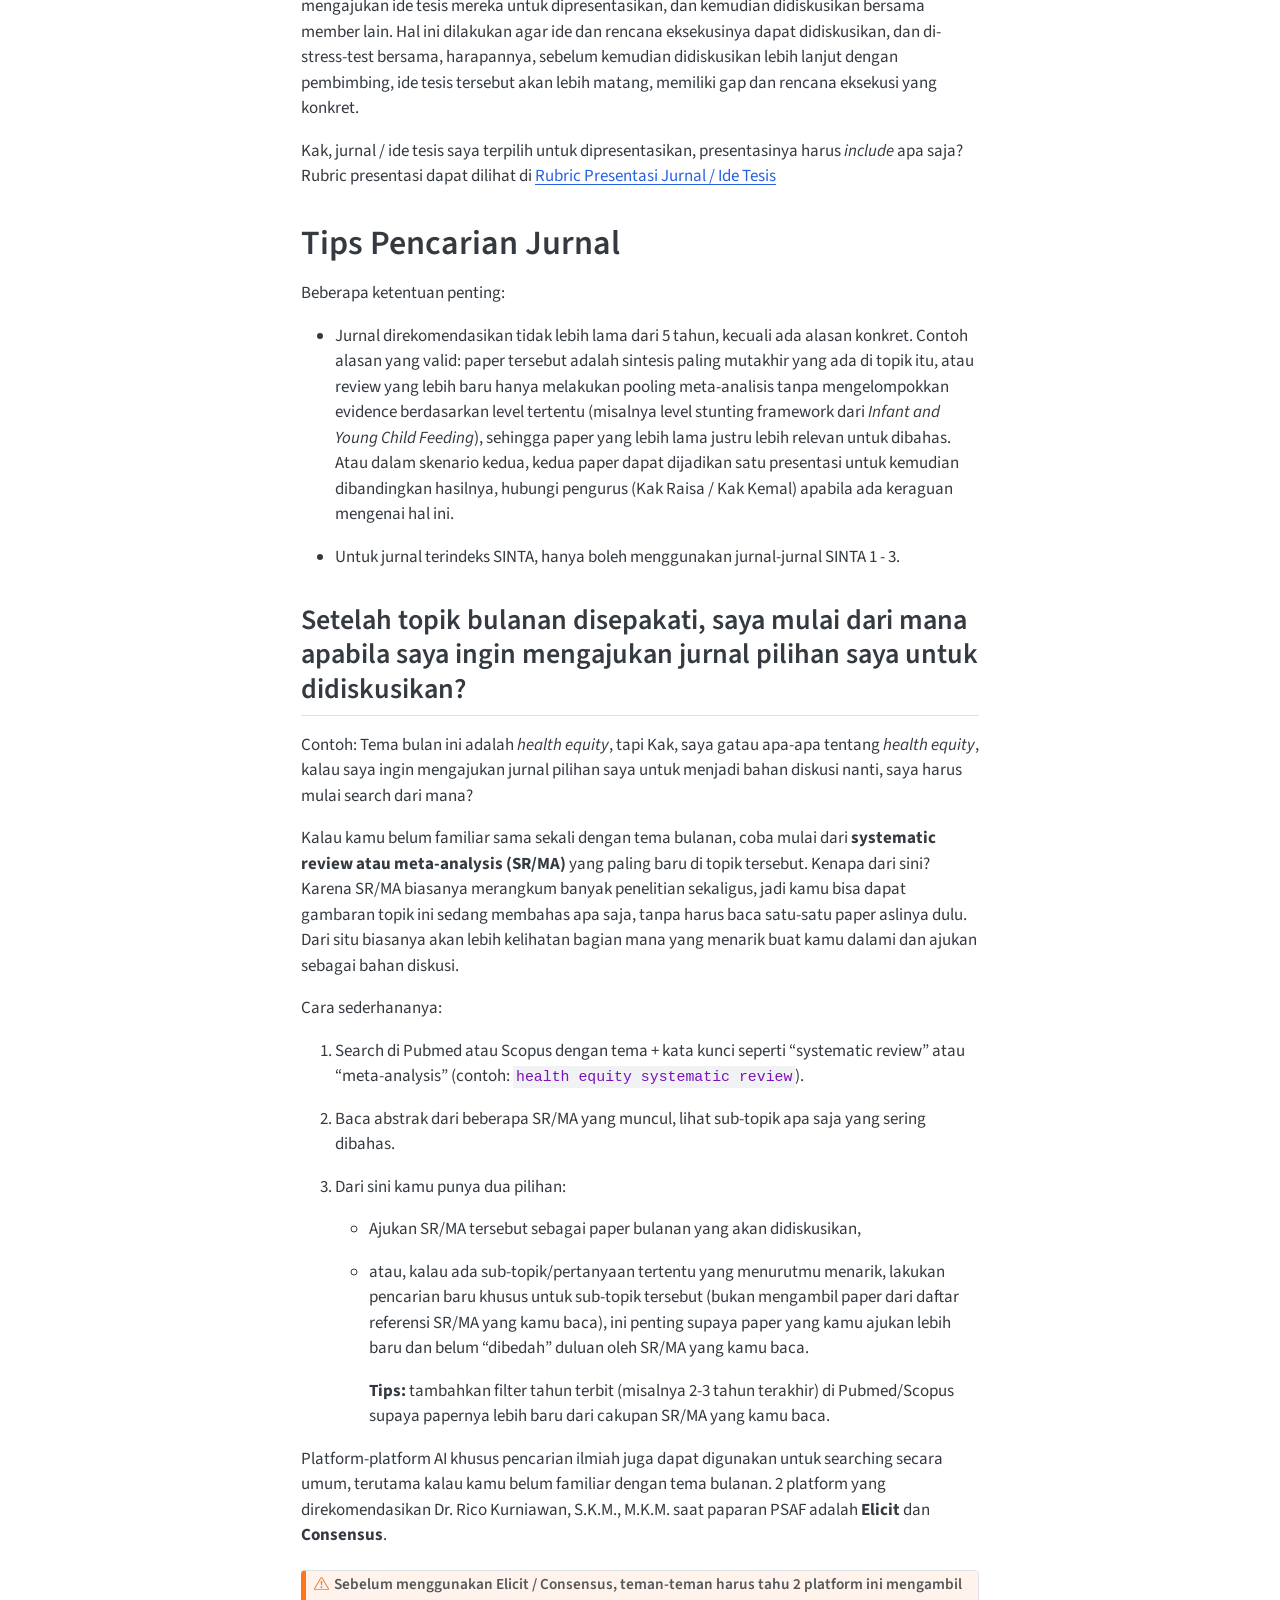
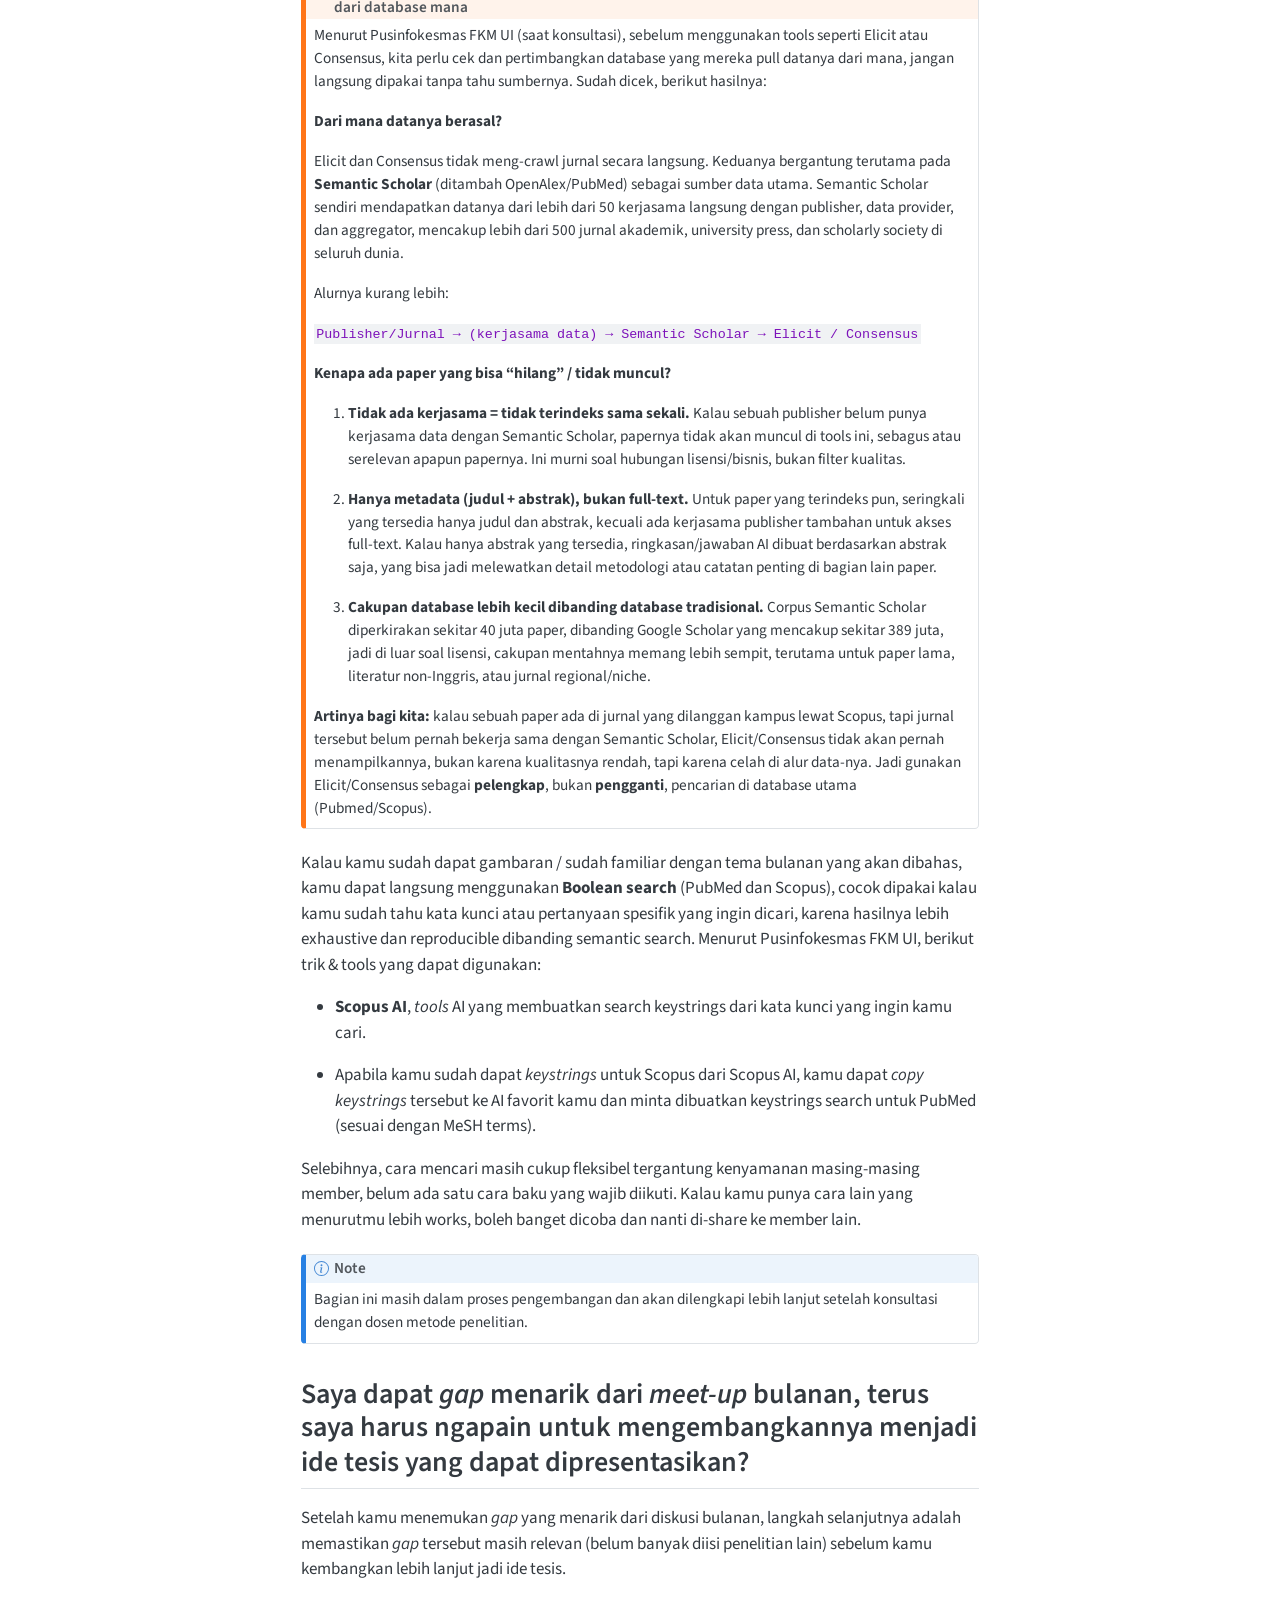
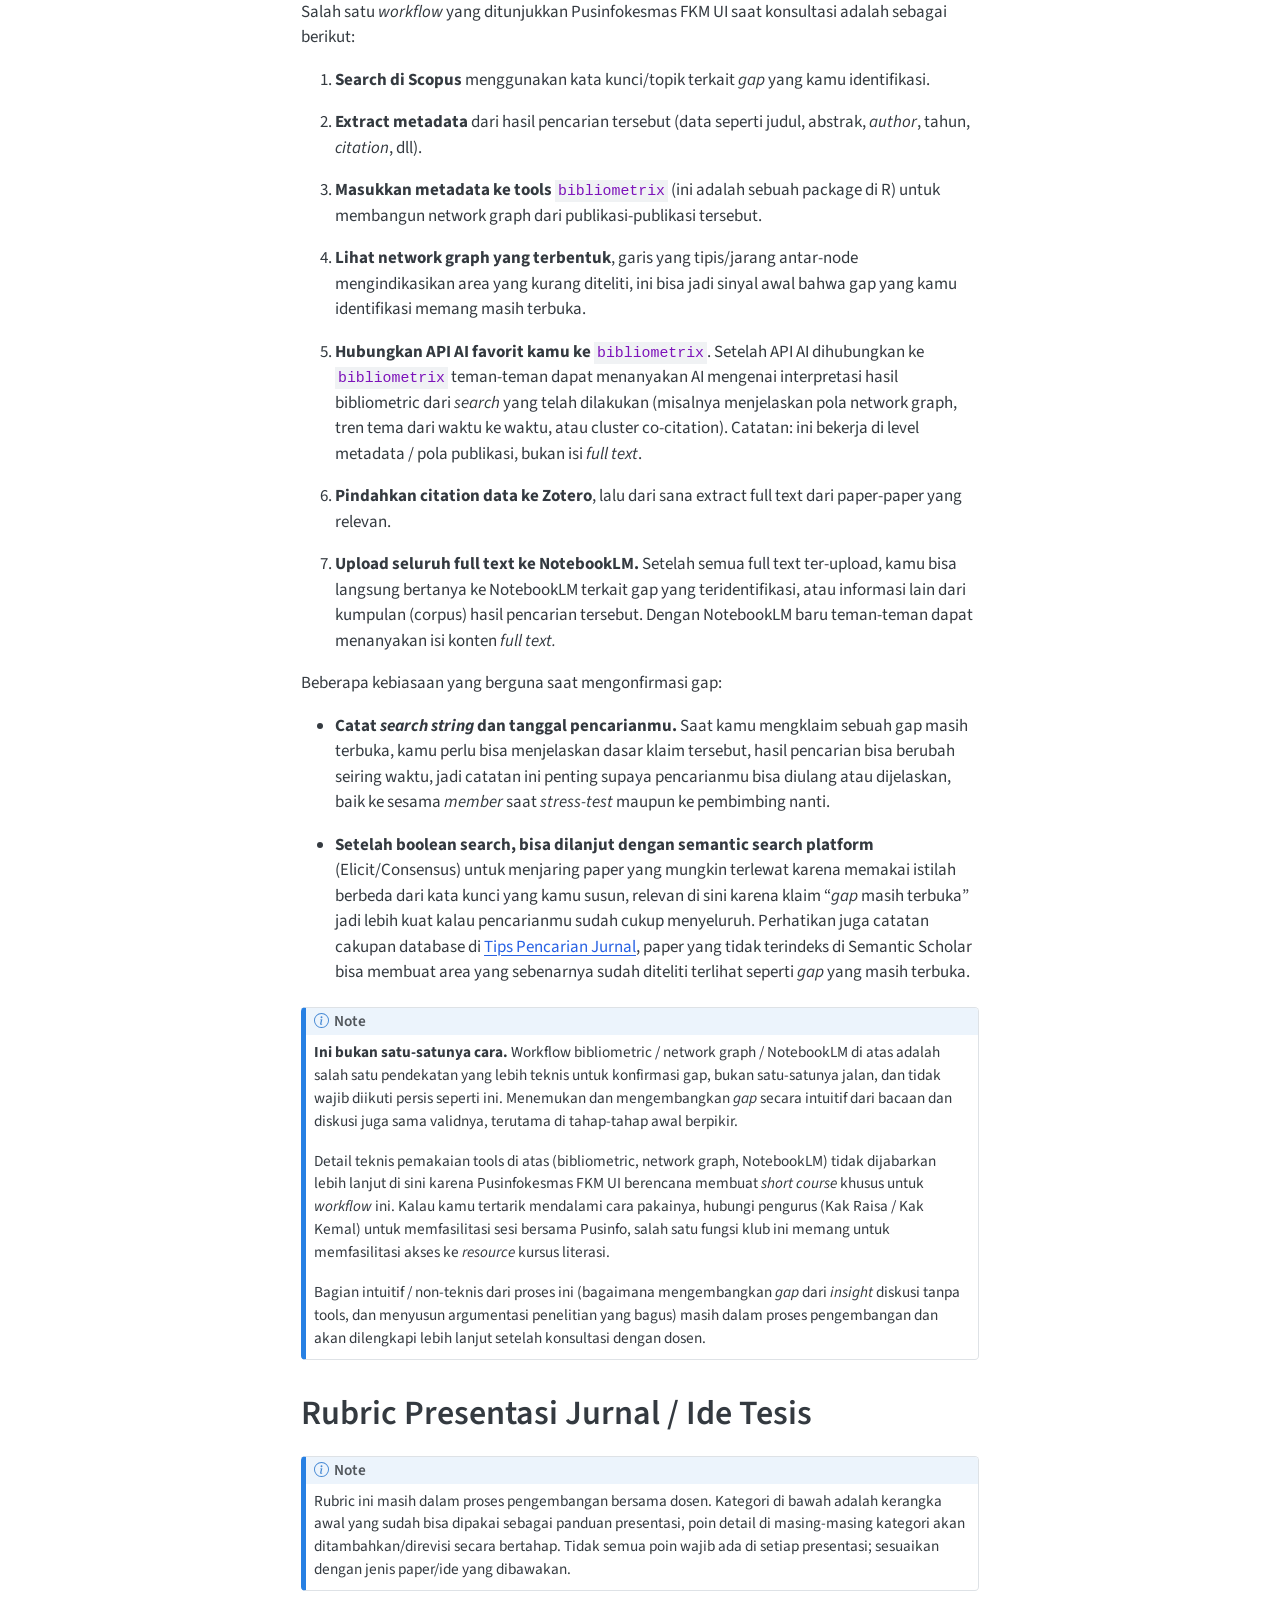
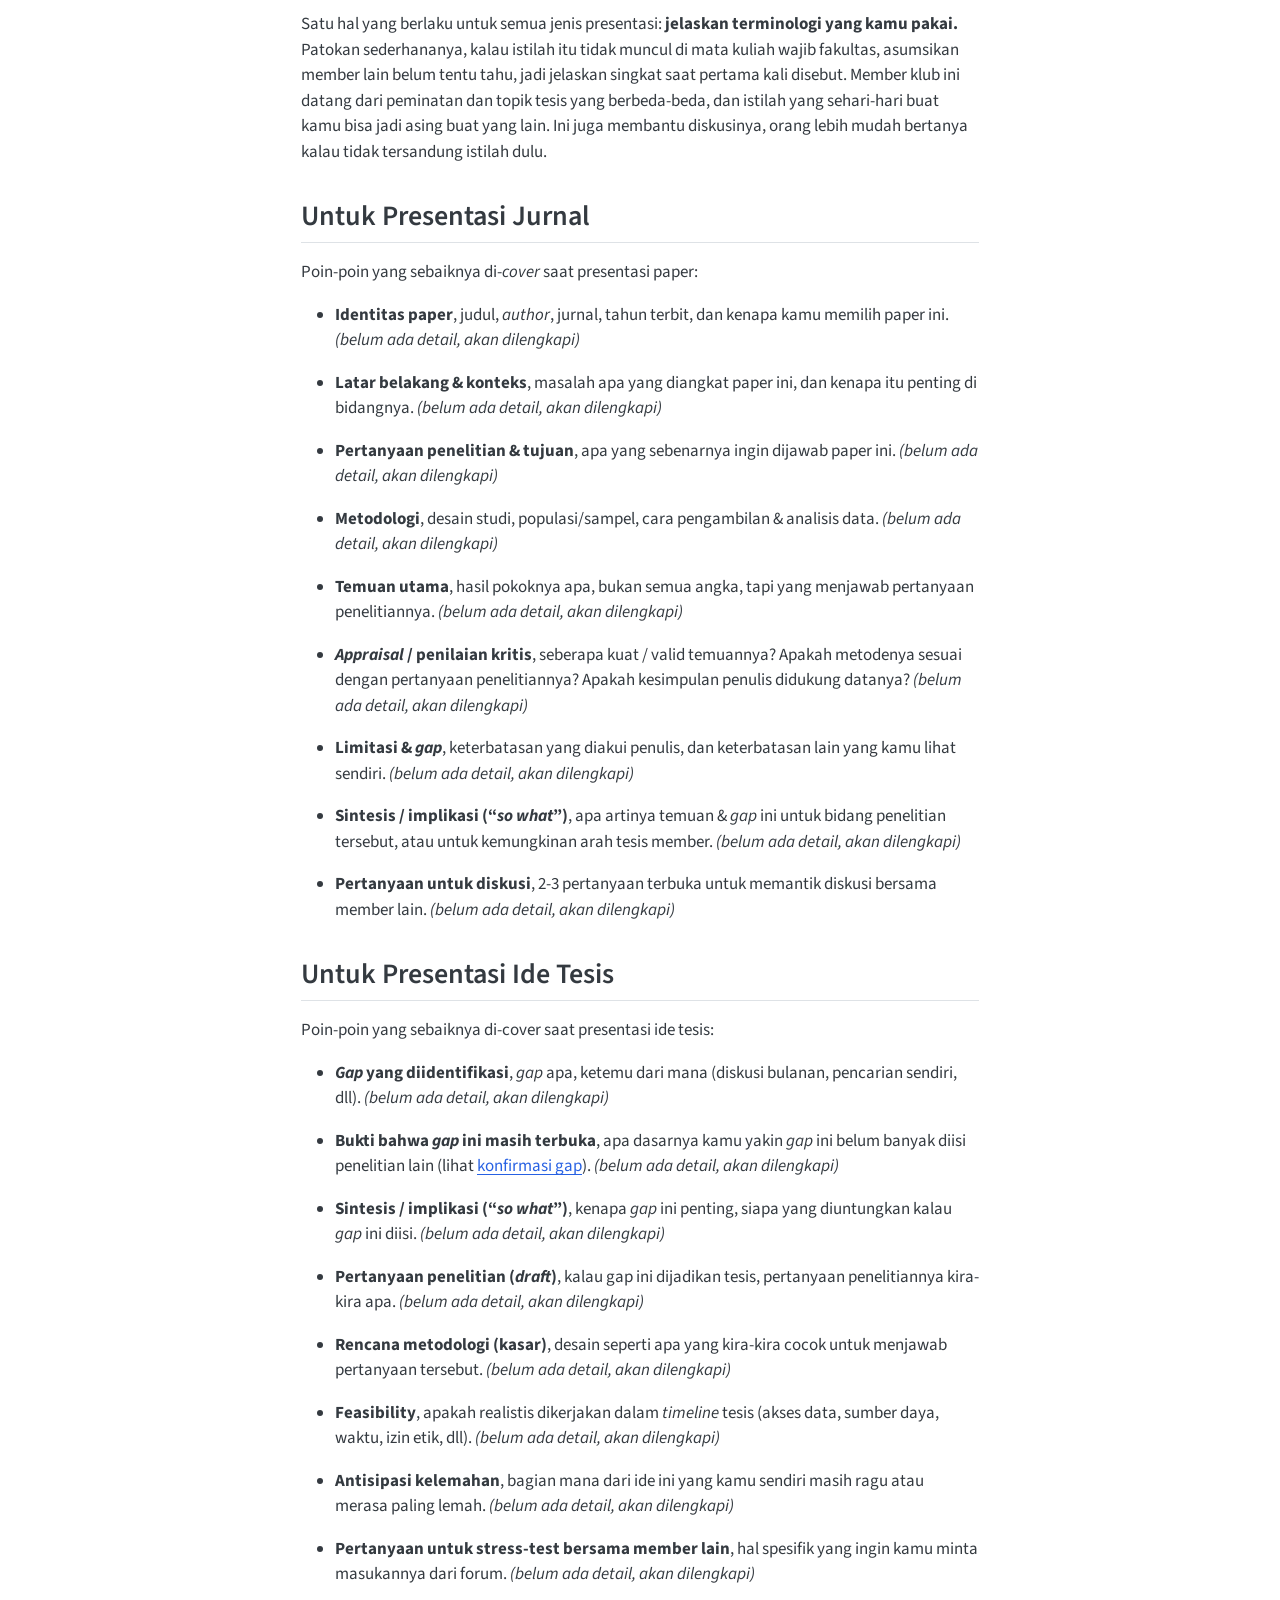
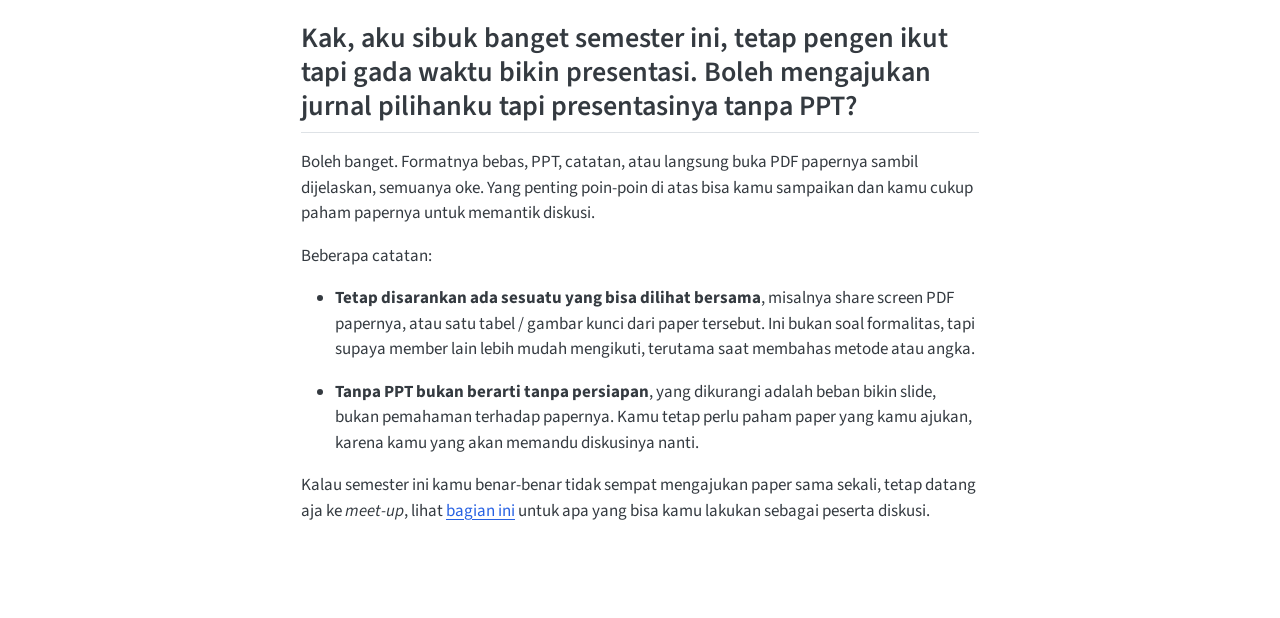
==== commit 8d551192: "Built site for gh-pages" ====
--- a/Journal-Thesis-Club-Handbook.html
+++ b/Journal-Thesis-Club-Handbook.html
@@ -112,13 +112,13 @@
   <ul>
   <li><a href="#teknis-pelaksanaan" id="toc-teknis-pelaksanaan" class="nav-link active" data-scroll-target="#teknis-pelaksanaan">Teknis Pelaksanaan</a>
   <ul class="collapse">
-  <li><a href="#peran-peserta" id="toc-peran-peserta" class="nav-link" data-scroll-target="#peran-peserta">Kak, saya tidak presentasi bulan ini, saya ngapain aja pas meet-up?</a></li>
+  <li><a href="#peran-peserta" id="toc-peran-peserta" class="nav-link" data-scroll-target="#peran-peserta">Kak, saya tidak presentasi bulan ini, saya ngapain aja pas <em>meet-up</em>?</a></li>
   <li><a href="#mengajukan-ide-tesis" id="toc-mengajukan-ide-tesis" class="nav-link" data-scroll-target="#mengajukan-ide-tesis">Mengajukan Ide Tesis</a></li>
   </ul></li>
   <li><a href="#tips-pencarian-jurnal" id="toc-tips-pencarian-jurnal" class="nav-link" data-scroll-target="#tips-pencarian-jurnal">Tips Pencarian Jurnal</a>
   <ul class="collapse">
   <li><a href="#setelah-topik-bulanan-disepakati-saya-mulai-dari-mana-apabila-saya-ingin-mengajukan-jurnal-pilihan-saya-untuk-didiskusikan" id="toc-setelah-topik-bulanan-disepakati-saya-mulai-dari-mana-apabila-saya-ingin-mengajukan-jurnal-pilihan-saya-untuk-didiskusikan" class="nav-link" data-scroll-target="#setelah-topik-bulanan-disepakati-saya-mulai-dari-mana-apabila-saya-ingin-mengajukan-jurnal-pilihan-saya-untuk-didiskusikan">Setelah topik bulanan disepakati, saya mulai dari mana apabila saya ingin mengajukan jurnal pilihan saya untuk didiskusikan?</a></li>
-  <li><a href="#konfirmasi-gap" id="toc-konfirmasi-gap" class="nav-link" data-scroll-target="#konfirmasi-gap">Saya dapat <em>gap</em> menarik dari meet-up bulanan, terus saya harus ngapain untuk mengembangkannya menjadi ide tesis yang dapat dipresentasikan?</a></li>
+  <li><a href="#konfirmasi-gap" id="toc-konfirmasi-gap" class="nav-link" data-scroll-target="#konfirmasi-gap">Saya dapat <em>gap</em> menarik dari <em>meet-up</em> bulanan, terus saya harus ngapain untuk mengembangkannya menjadi ide tesis yang dapat dipresentasikan?</a></li>
   </ul></li>
   <li><a href="#rubric-presentasi" id="toc-rubric-presentasi" class="nav-link" data-scroll-target="#rubric-presentasi">Rubric Presentasi Jurnal / Ide Tesis</a>
   <ul class="collapse">
@@ -164,19 +164,19 @@
 <section id="teknis-pelaksanaan" class="level1">
 <h1>Teknis Pelaksanaan</h1>
 <ol type="1">
-<li><p>Pertama dipilih beberapa topik bidang penelitian (contoh: health equity, penyakit tidak menular, dsb.) berdasarkan minat masing-masing member. Kemudian topik-topik pilihan tersebut akan di-<em>spin</em> / di-<em>voting</em>. Topik yang terpilih akan menjadi topik journal pada bulan itu.</p></li>
+<li><p>Pertama dipilih beberapa topik bidang penelitian (contoh: <em>health equity</em>, penyakit tidak menular, dsb.) berdasarkan minat masing-masing member. Kemudian topik-topik pilihan tersebut akan di-<em>spin</em> / di-<em>voting</em>. Topik yang terpilih akan menjadi topik journal pada bulan itu.</p></li>
 <li><p>Setelah topik bulanan dipilih, member dapat mulai mencari journal pilihan mereka, lihat bagian <a href="#tips-pencarian-jurnal">Tips Pencarian Journal</a></p>
 <ul>
-<li>Catatan: member yang ingin mengajukan paper pilihan mereka untuk dipresentasikan di meetup (sebagai paper bulanan yang didiskusikan) tentunya harus cukup paham paper tersebut, karena mereka yang akan mempresentasikan dan meng-trigger diskusi nanti.</li>
+<li>Catatan: member yang ingin mengajukan paper pilihan mereka untuk dipresentasikan di <em>meet-up</em> (sebagai paper bulanan yang didiskusikan) tentunya harus cukup paham paper tersebut, karena mereka yang akan mempresentasikan dan meng-trigger diskusi nanti.</li>
 </ul></li>
 <li><p>Bagi member yang ingin mengajukan paper pilihan mereka sebagai paper diskusi bulanan dan mempresentasikannya, member dapat menyerahkan paper ke Kak Raisa / Kak Kemal.</p></li>
-<li><p>Dipilih paper yang akan didiskusikan di meetup melalui spin.</p></li>
-<li><p>Pada saat meet-up bulanan, setiap member yang mengajukan paper mempresentasikan paper, dan kemudian didiskusikan bersama dengan semua member yang hadir.</p></li>
+<li><p>Dipilih paper yang akan didiskusikan di <em>meet-up</em> melalui <em>spin</em>.</p></li>
+<li><p>Pada saat <em>meet-up</em> bulanan, setiap member yang mengajukan paper mempresentasikan paper, dan kemudian didiskusikan bersama dengan semua member yang hadir.</p></li>
 <li><p>Dalam diskusi paper, tentunya terdapat juga <em>section limitation</em>, <em>existing gap</em>, dan further research implication. Diharapkan setiap member yang presentasi dapat juga menyertakan <em>section-section</em> ini di presentasi, baik yang teridentifikasi dalam paper yang dibahas, atau berdasarkan sintesis atau kesimpulan masing-masing member yang presentasi. Hal ini diharapkan agar setiap pembahasan journal menghasilkan pertanyaan lebih lanjut bagi para member, yang nantinya dapat digunakan untuk topik tesis.</p></li>
 </ol>
 <section id="peran-peserta" class="level2">
-<h2 class="anchored" data-anchor-id="peran-peserta">Kak, saya tidak presentasi bulan ini, saya ngapain aja pas meet-up?</h2>
-<p>Sebagian besar member di setiap meet-up memang bukan presenter, dan diskusinya justru bergantung pada mereka. Yang diharapkan:</p>
+<h2 class="anchored" data-anchor-id="peran-peserta">Kak, saya tidak presentasi bulan ini, saya ngapain aja pas <em>meet-up</em>?</h2>
+<p>Sebagian besar member di setiap <em>meet-up</em> memang bukan presenter, dan diskusinya justru bergantung pada mereka. Yang diharapkan:</p>
 <ul>
 <li><p><strong>Sebelum meet-up</strong>, baca paper bulan ini (minimal abstraknya), supaya diskusi tidak mulai dari nol.</p></li>
 <li><p><strong>Sambil baca, catat pertanyaan yang muncul di kepalamu.</strong> Tidak perlu pertanyaan canggih, “kok bisa gitu?”, “kenapa nggak dibandingkan dengan X?”, “ini berlaku juga nggak di setting Indonesia?” semuanya valid.</p></li>
@@ -186,7 +186,7 @@
 </section>
 <section id="mengajukan-ide-tesis" class="level2">
 <h2 class="anchored" data-anchor-id="mengajukan-ide-tesis">Mengajukan Ide Tesis</h2>
-<p>Selain mengajukan paper sebagai bahan diskusi bulanan pada meet-up, member juga dapat mengajukan ide tesis mereka untuk dipresentasikan, dan kemudian didiskusikan bersama member lain. Hal ini dilakukan agar ide dan rencana eksekusinya dapat didiskusikan, dan di-stress-test bersama, harapannya, sebelum kemudian didiskusikan lebih lanjut dengan pembimbing, ide tesis tersebut akan lebih matang, memiliki gap dan rencana eksekusi yang konkret.</p>
+<p>Selain mengajukan paper sebagai bahan diskusi bulanan pada <em>meet-up</em>, member juga dapat mengajukan ide tesis mereka untuk dipresentasikan, dan kemudian didiskusikan bersama member lain. Hal ini dilakukan agar ide dan rencana eksekusinya dapat didiskusikan, dan di-stress-test bersama, harapannya, sebelum kemudian didiskusikan lebih lanjut dengan pembimbing, ide tesis tersebut akan lebih matang, memiliki gap dan rencana eksekusi yang konkret.</p>
 <p>Kak, jurnal / ide tesis saya terpilih untuk dipresentasikan, presentasinya harus <em>include</em> apa saja? Rubric presentasi dapat dilihat di <a href="#rubric-presentasi">Rubric Presentasi Jurnal / Ide Tesis</a></p>
 </section>
 </section>
@@ -239,7 +239,7 @@
 </div>
 <p>Kalau kamu sudah dapat gambaran / sudah familiar dengan tema bulanan yang akan dibahas, kamu dapat langsung menggunakan <strong>Boolean search</strong> (PubMed dan Scopus), cocok dipakai kalau kamu sudah tahu kata kunci atau pertanyaan spesifik yang ingin dicari, karena hasilnya lebih exhaustive dan reproducible dibanding semantic search. Menurut Pusinfokesmas FKM UI, berikut trik &amp; tools yang dapat digunakan:</p>
 <ul>
-<li><p><strong>Scopus AI</strong>, tools AI yang membuatkan search keystrings dari kata kunci yang ingin kamu cari.</p></li>
+<li><p><strong>Scopus AI</strong>, <em>tools</em> AI yang membuatkan search keystrings dari kata kunci yang ingin kamu cari.</p></li>
 <li><p>Apabila kamu sudah dapat <em>keystrings</em> untuk Scopus dari Scopus AI, kamu dapat <em>copy keystrings</em> tersebut ke AI favorit kamu dan minta dibuatkan keystrings search untuk PubMed (sesuai dengan MeSH terms).</p></li>
 </ul>
 <p>Selebihnya, cara mencari masih cukup fleksibel tergantung kenyamanan masing-masing member, belum ada satu cara baku yang wajib diikuti. Kalau kamu punya cara lain yang menurutmu lebih works, boleh banget dicoba dan nanti di-share ke member lain.</p>
@@ -258,9 +258,9 @@
 </div>
 </section>
 <section id="konfirmasi-gap" class="level2">
-<h2 class="anchored" data-anchor-id="konfirmasi-gap">Saya dapat <em>gap</em> menarik dari meet-up bulanan, terus saya harus ngapain untuk mengembangkannya menjadi ide tesis yang dapat dipresentasikan?</h2>
+<h2 class="anchored" data-anchor-id="konfirmasi-gap">Saya dapat <em>gap</em> menarik dari <em>meet-up</em> bulanan, terus saya harus ngapain untuk mengembangkannya menjadi ide tesis yang dapat dipresentasikan?</h2>
 <p>Setelah kamu menemukan <em>gap</em> yang menarik dari diskusi bulanan, langkah selanjutnya adalah memastikan <em>gap</em> tersebut masih relevan (belum banyak diisi penelitian lain) sebelum kamu kembangkan lebih lanjut jadi ide tesis.</p>
-<p>Salah satu workflow yang ditunjukkan Pusinfokesmas FKM UI saat konsultasi adalah sebagai berikut:</p>
+<p>Salah satu <em>workflow</em> yang ditunjukkan Pusinfokesmas FKM UI saat konsultasi adalah sebagai berikut:</p>
 <ol type="1">
 <li><p><strong>Search di Scopus</strong> menggunakan kata kunci/topik terkait <em>gap</em> yang kamu identifikasi.</p></li>
 <li><p><strong>Extract metadata</strong> dari hasil pencarian tersebut (data seperti judul, abstrak, <em>author</em>, tahun, <em>citation</em>, dll).</p></li>
@@ -272,7 +272,7 @@
 </ol>
 <p>Beberapa kebiasaan yang berguna saat mengonfirmasi gap:</p>
 <ul>
-<li><p><strong>Catat search string dan tanggal pencarianmu.</strong> Saat kamu mengklaim sebuah gap masih terbuka, kamu perlu bisa menjelaskan dasar klaim tersebut, hasil pencarian bisa berubah seiring waktu, jadi catatan ini penting supaya pencarianmu bisa diulang atau dijelaskan, baik ke sesama <em>member</em> saat <em>stress-test</em> maupun ke pembimbing nanti.</p></li>
+<li><p><strong>Catat <em>search string</em> dan tanggal pencarianmu.</strong> Saat kamu mengklaim sebuah gap masih terbuka, kamu perlu bisa menjelaskan dasar klaim tersebut, hasil pencarian bisa berubah seiring waktu, jadi catatan ini penting supaya pencarianmu bisa diulang atau dijelaskan, baik ke sesama <em>member</em> saat <em>stress-test</em> maupun ke pembimbing nanti.</p></li>
 <li><p><strong>Setelah boolean search, bisa dilanjut dengan semantic search platform</strong> (Elicit/Consensus) untuk menjaring paper yang mungkin terlewat karena memakai istilah berbeda dari kata kunci yang kamu susun, relevan di sini karena klaim “<em>gap</em> masih terbuka” jadi lebih kuat kalau pencarianmu sudah cukup menyeluruh. Perhatikan juga catatan cakupan database di <a href="#tips-pencarian-jurnal">Tips Pencarian Jurnal</a>, paper yang tidak terindeks di Semantic Scholar bisa membuat area yang sebenarnya sudah diteliti terlihat seperti <em>gap</em> yang masih terbuka.</p></li>
 </ul>
 <div class="callout callout-style-default callout-note callout-titled">
@@ -345,7 +345,7 @@
 <li><p><strong>Tetap disarankan ada sesuatu yang bisa dilihat bersama</strong>, misalnya share screen PDF papernya, atau satu tabel / gambar kunci dari paper tersebut. Ini bukan soal formalitas, tapi supaya member lain lebih mudah mengikuti, terutama saat membahas metode atau angka.</p></li>
 <li><p><strong>Tanpa PPT bukan berarti tanpa persiapan</strong>, yang dikurangi adalah beban bikin slide, bukan pemahaman terhadap papernya. Kamu tetap perlu paham paper yang kamu ajukan, karena kamu yang akan memandu diskusinya nanti.</p></li>
 </ul>
-<p>Kalau semester ini kamu benar-benar tidak sempat mengajukan paper sama sekali, tetap datang aja ke meet-up, lihat <a href="#peran-peserta">bagian ini</a> untuk apa yang bisa kamu lakukan sebagai peserta diskusi.</p>
+<p>Kalau semester ini kamu benar-benar tidak sempat mengajukan paper sama sekali, tetap datang aja ke <em>meet-up</em>, lihat <a href="#peran-peserta">bagian ini</a> untuk apa yang bisa kamu lakukan sebagai peserta diskusi.</p>
 
 
 </section>
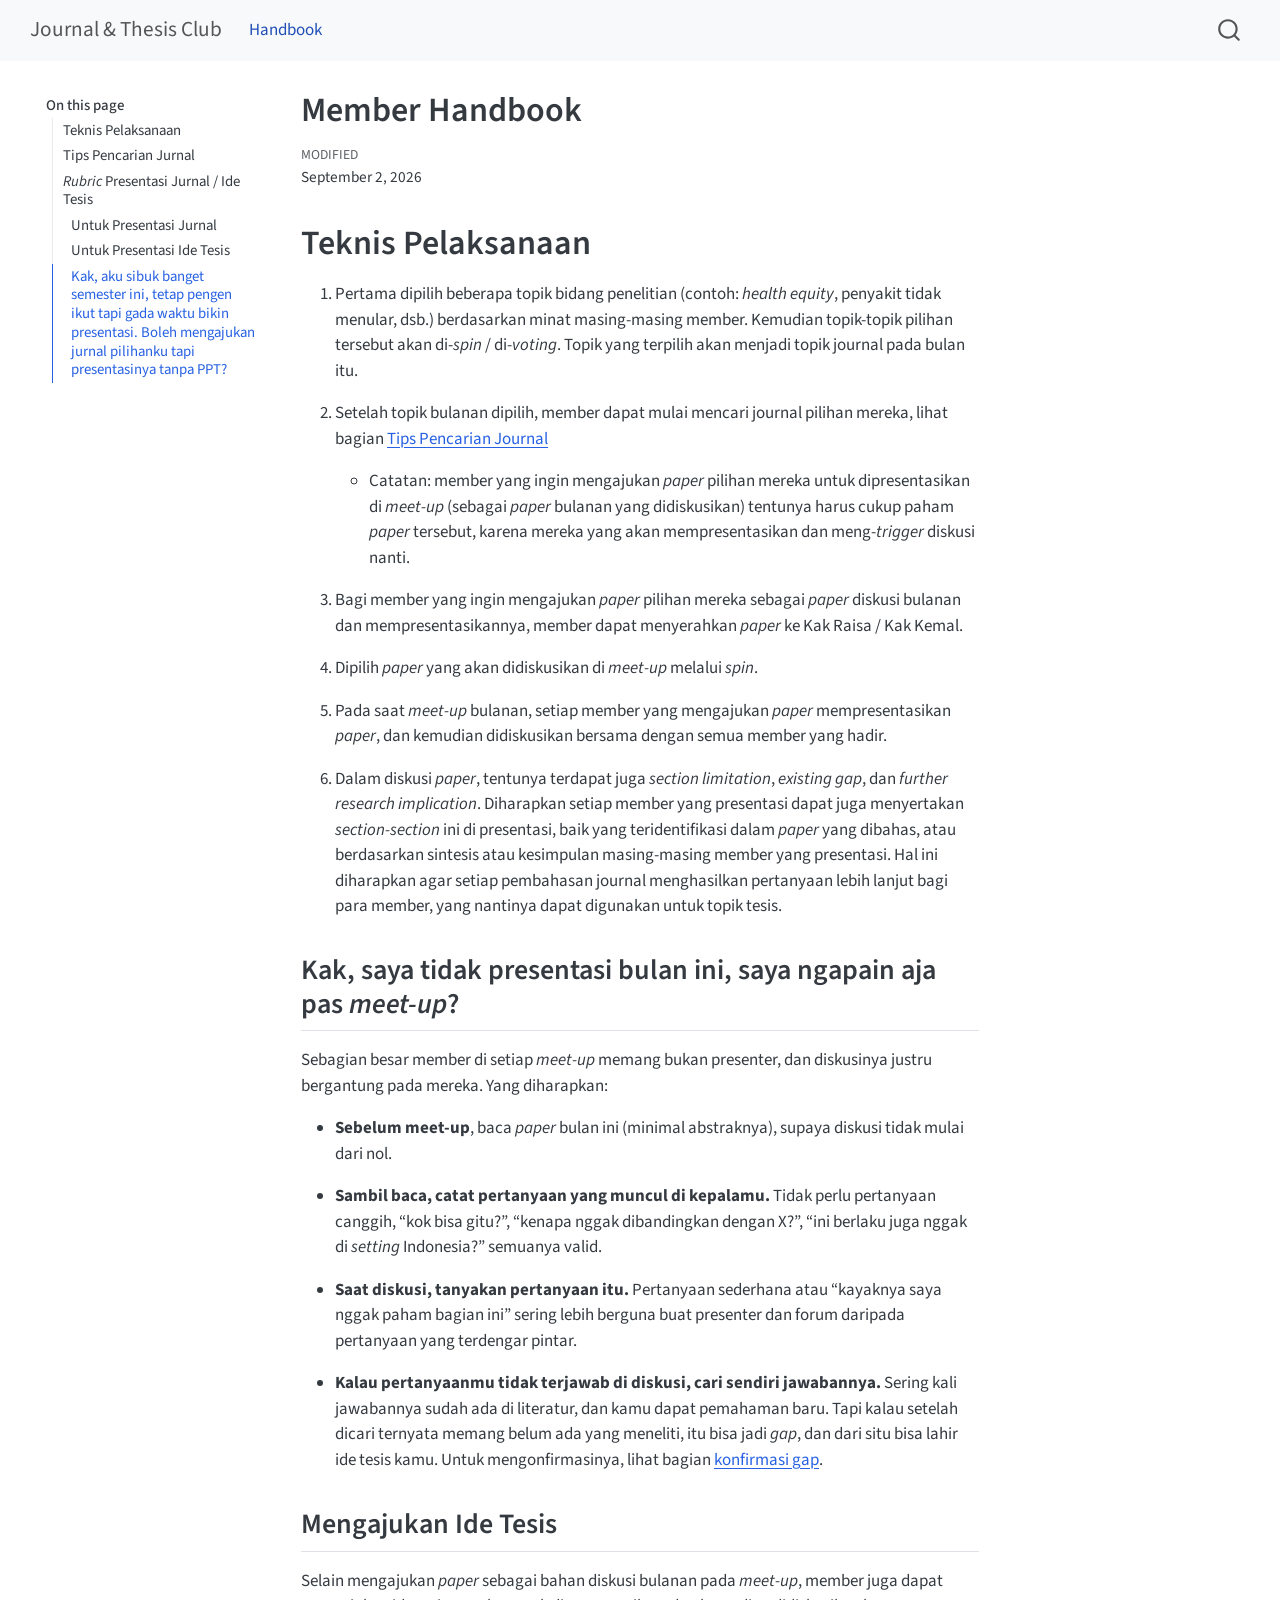
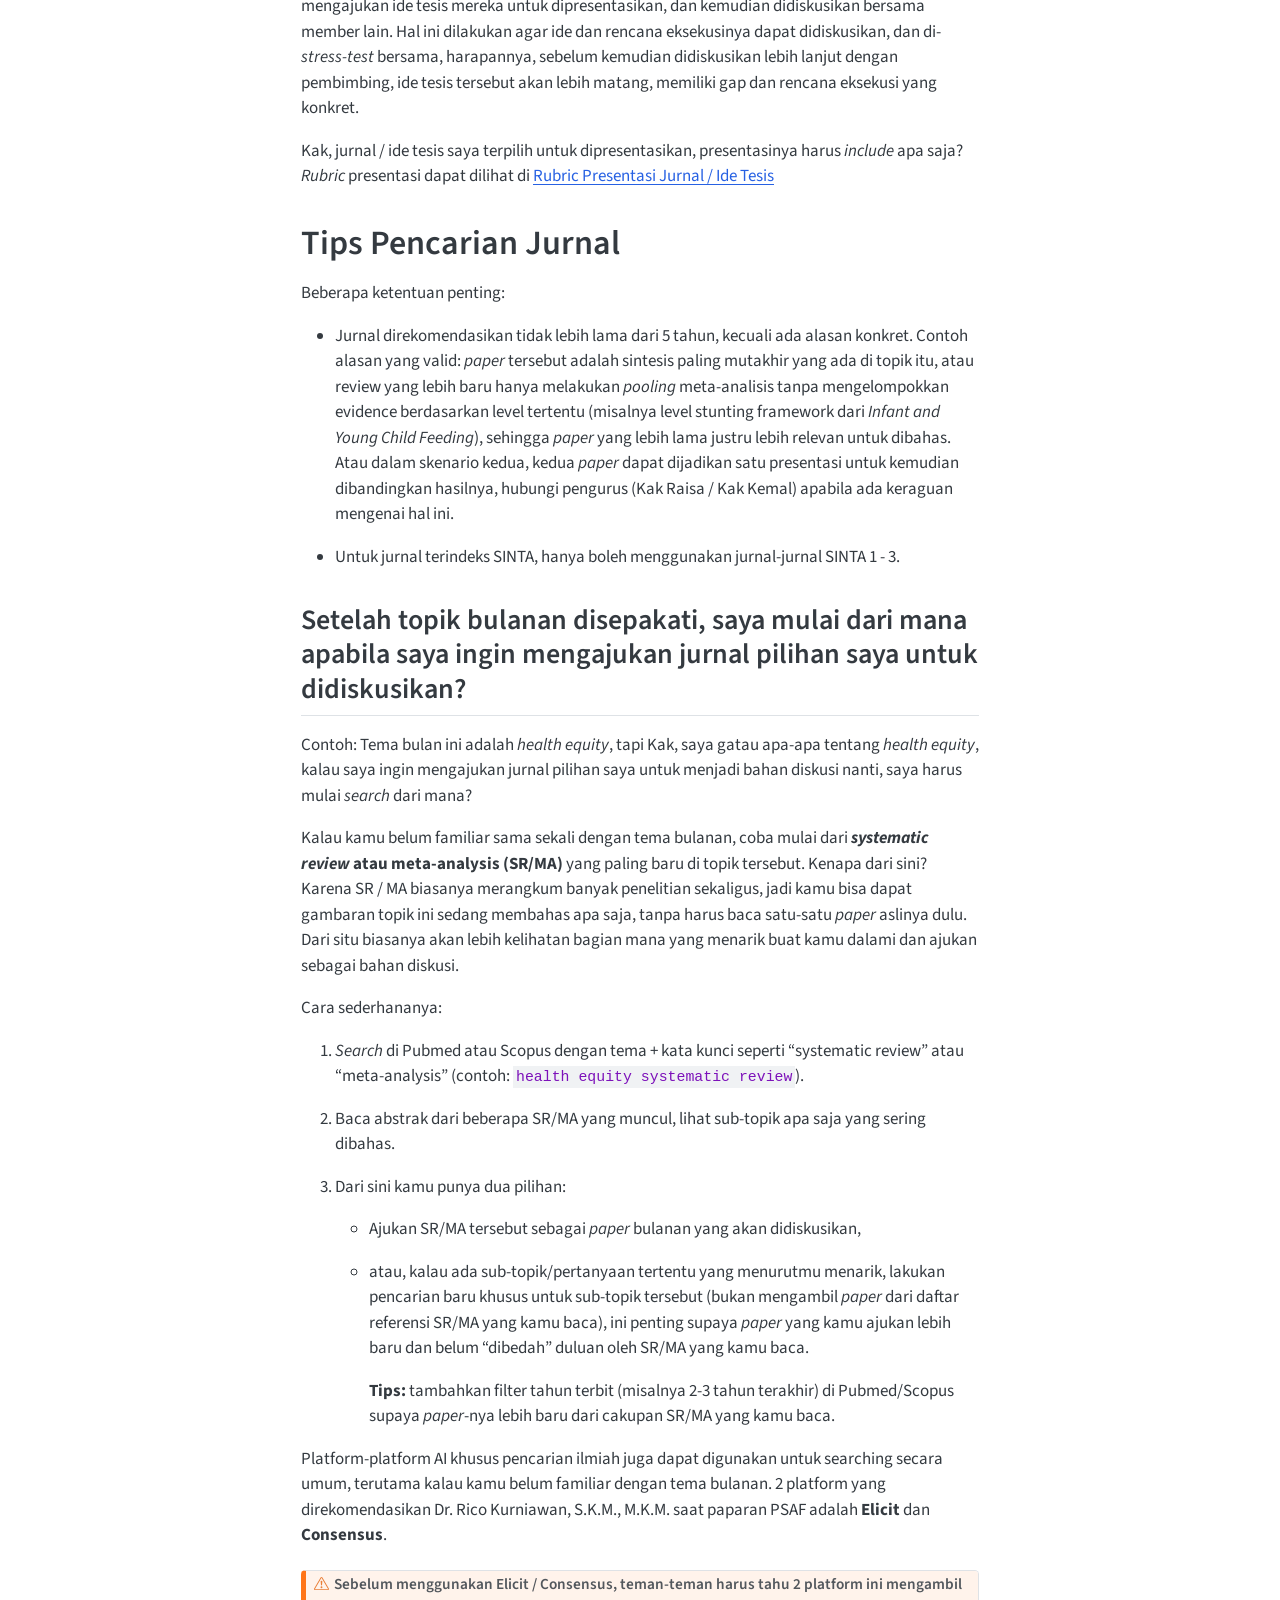
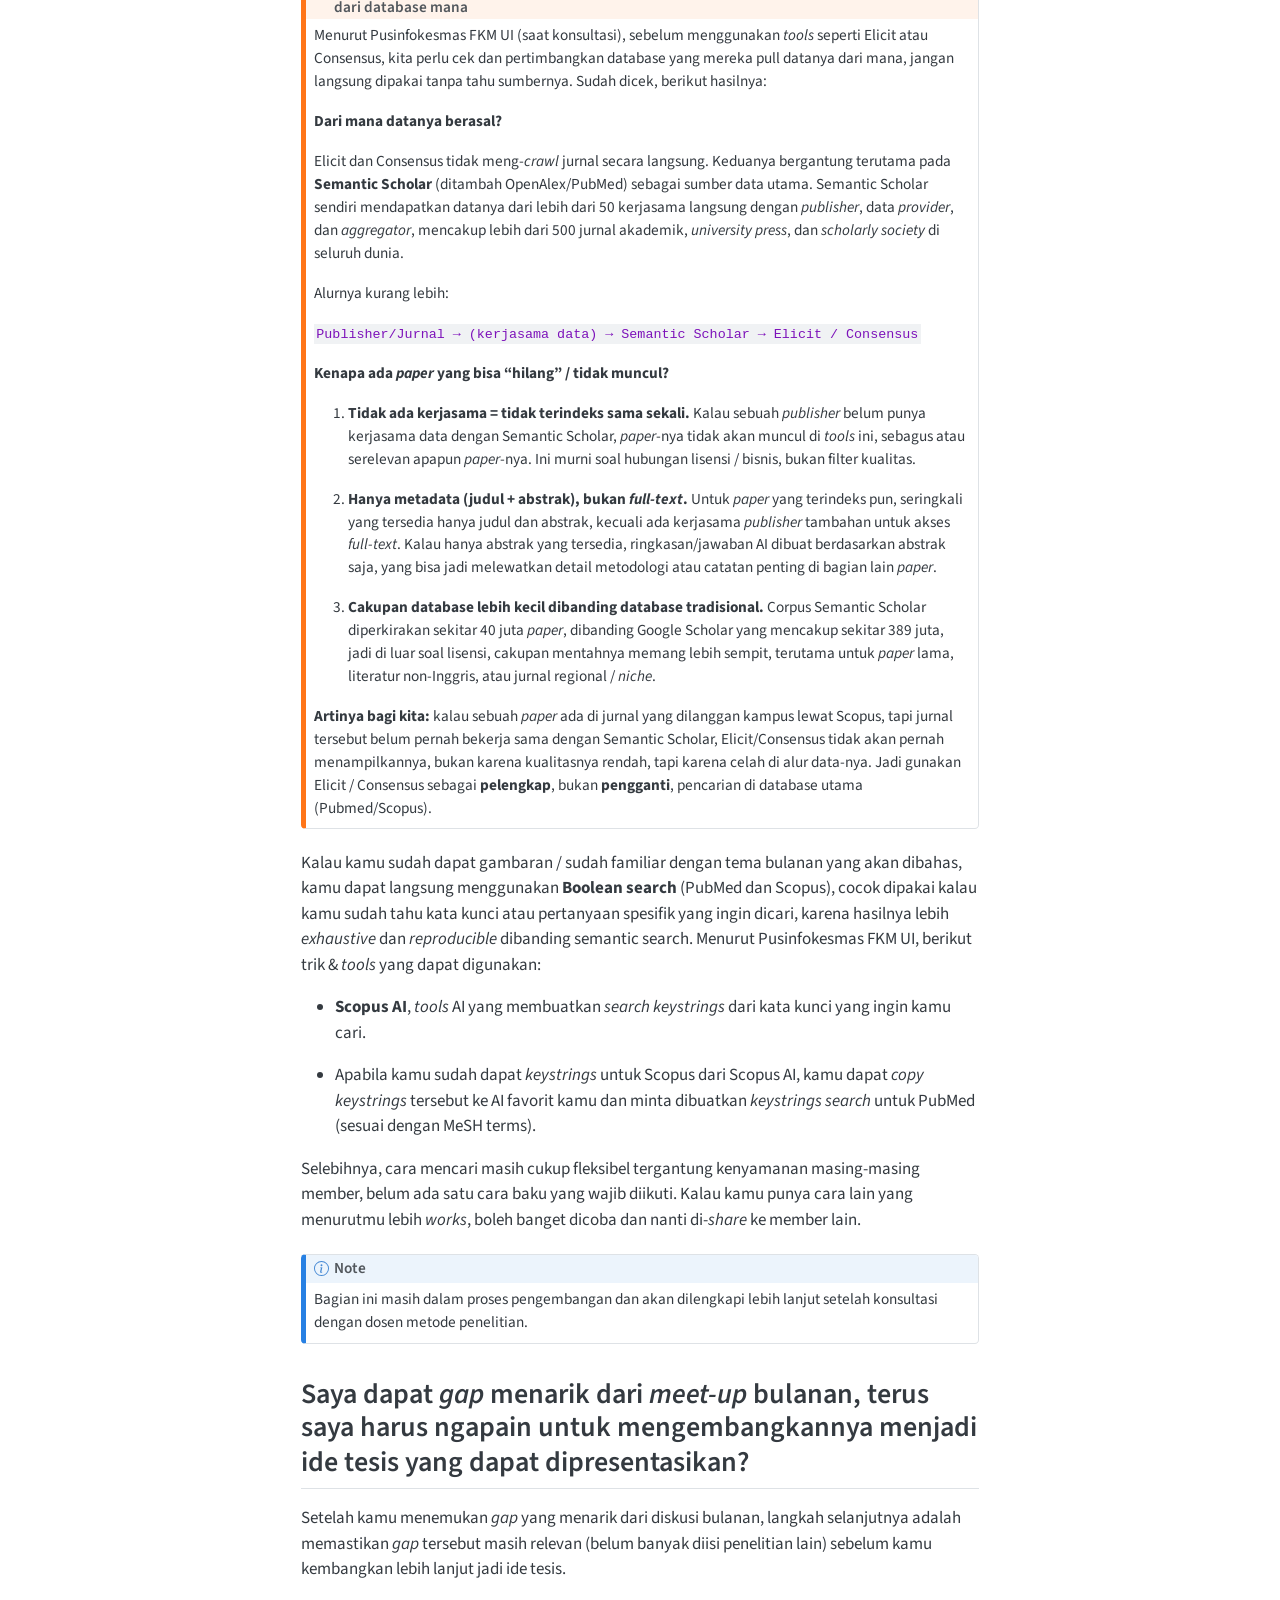
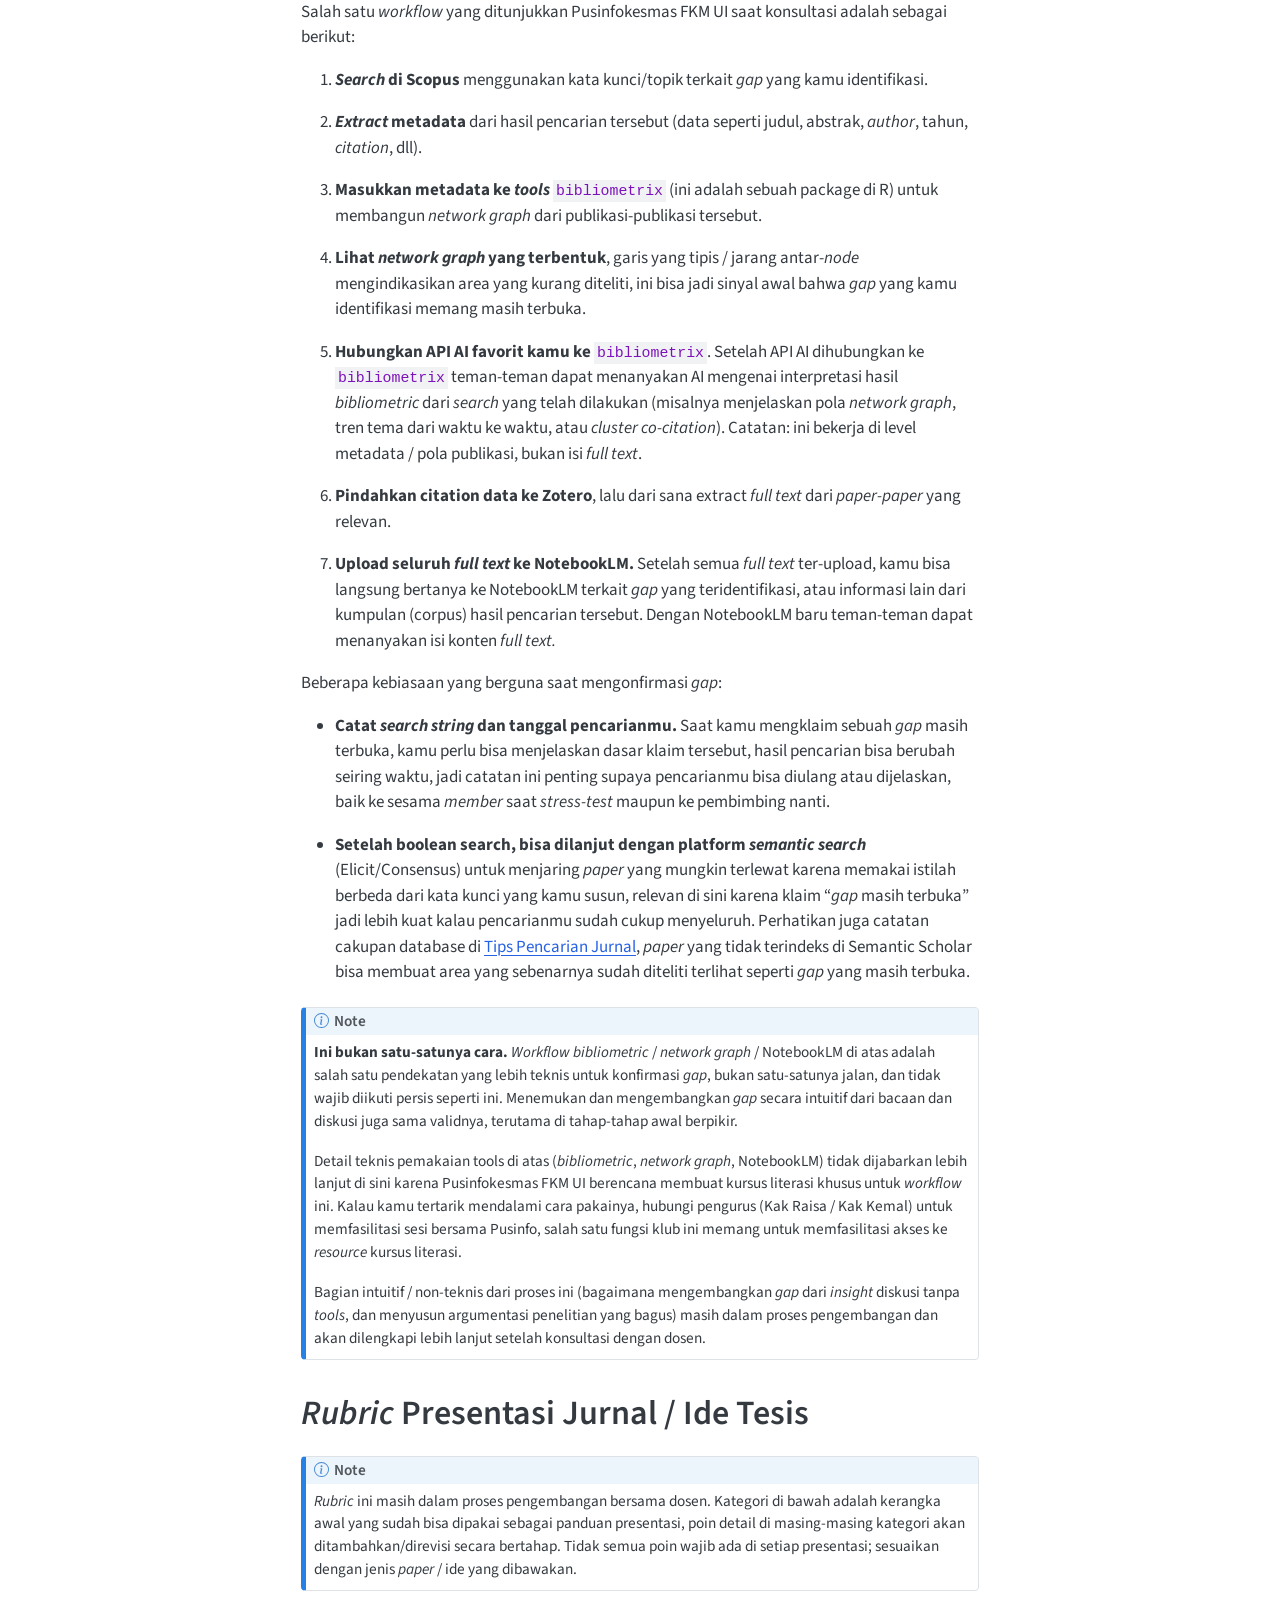
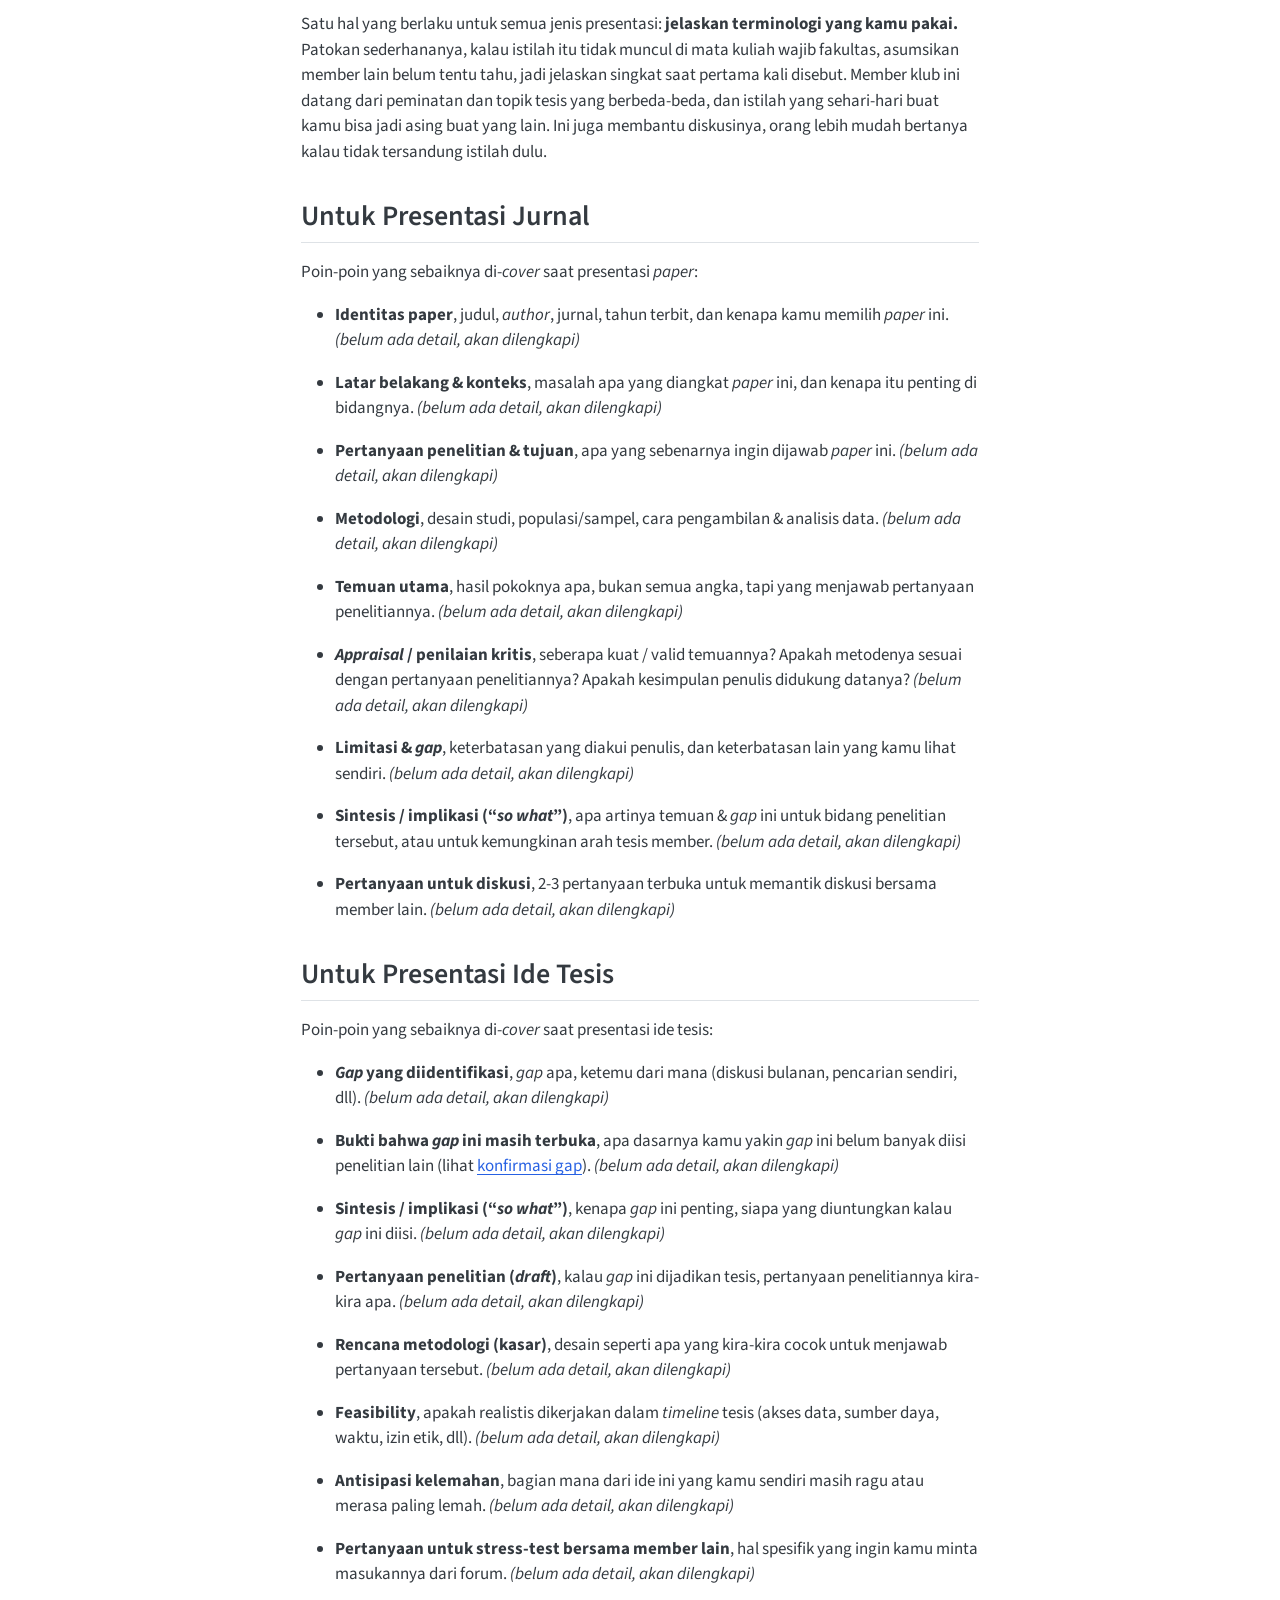
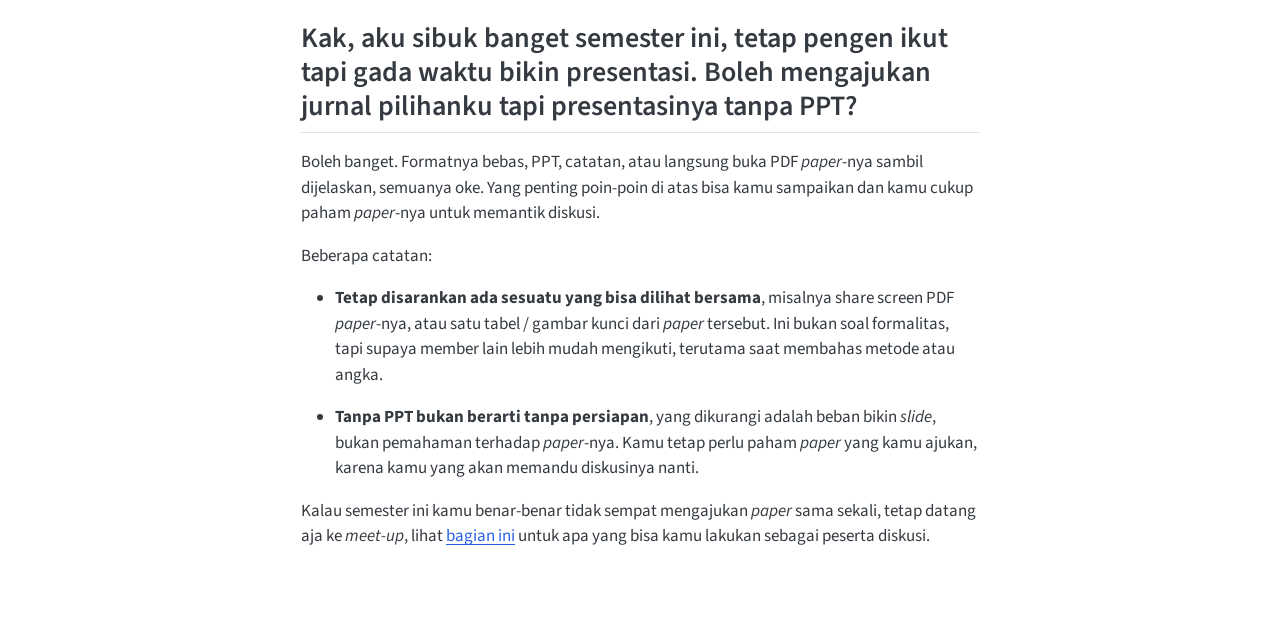
==== commit 3c6fa8bb: "Built site for gh-pages" ====
--- a/Journal-Thesis-Club-Handbook.html
+++ b/Journal-Thesis-Club-Handbook.html
@@ -120,7 +120,7 @@
   <li><a href="#setelah-topik-bulanan-disepakati-saya-mulai-dari-mana-apabila-saya-ingin-mengajukan-jurnal-pilihan-saya-untuk-didiskusikan" id="toc-setelah-topik-bulanan-disepakati-saya-mulai-dari-mana-apabila-saya-ingin-mengajukan-jurnal-pilihan-saya-untuk-didiskusikan" class="nav-link" data-scroll-target="#setelah-topik-bulanan-disepakati-saya-mulai-dari-mana-apabila-saya-ingin-mengajukan-jurnal-pilihan-saya-untuk-didiskusikan">Setelah topik bulanan disepakati, saya mulai dari mana apabila saya ingin mengajukan jurnal pilihan saya untuk didiskusikan?</a></li>
   <li><a href="#konfirmasi-gap" id="toc-konfirmasi-gap" class="nav-link" data-scroll-target="#konfirmasi-gap">Saya dapat <em>gap</em> menarik dari <em>meet-up</em> bulanan, terus saya harus ngapain untuk mengembangkannya menjadi ide tesis yang dapat dipresentasikan?</a></li>
   </ul></li>
-  <li><a href="#rubric-presentasi" id="toc-rubric-presentasi" class="nav-link" data-scroll-target="#rubric-presentasi">Rubric Presentasi Jurnal / Ide Tesis</a>
+  <li><a href="#rubric-presentasi" id="toc-rubric-presentasi" class="nav-link" data-scroll-target="#rubric-presentasi"><em>Rubric</em> Presentasi Jurnal / Ide Tesis</a>
   <ul class="collapse">
   <li><a href="#untuk-presentasi-jurnal" id="toc-untuk-presentasi-jurnal" class="nav-link" data-scroll-target="#untuk-presentasi-jurnal">Untuk Presentasi Jurnal</a></li>
   <li><a href="#untuk-presentasi-ide-tesis" id="toc-untuk-presentasi-ide-tesis" class="nav-link" data-scroll-target="#untuk-presentasi-ide-tesis">Untuk Presentasi Ide Tesis</a></li>
@@ -167,49 +167,49 @@
 <li><p>Pertama dipilih beberapa topik bidang penelitian (contoh: <em>health equity</em>, penyakit tidak menular, dsb.) berdasarkan minat masing-masing member. Kemudian topik-topik pilihan tersebut akan di-<em>spin</em> / di-<em>voting</em>. Topik yang terpilih akan menjadi topik journal pada bulan itu.</p></li>
 <li><p>Setelah topik bulanan dipilih, member dapat mulai mencari journal pilihan mereka, lihat bagian <a href="#tips-pencarian-jurnal">Tips Pencarian Journal</a></p>
 <ul>
-<li>Catatan: member yang ingin mengajukan paper pilihan mereka untuk dipresentasikan di <em>meet-up</em> (sebagai paper bulanan yang didiskusikan) tentunya harus cukup paham paper tersebut, karena mereka yang akan mempresentasikan dan meng-trigger diskusi nanti.</li>
+<li>Catatan: member yang ingin mengajukan <em>paper</em> pilihan mereka untuk dipresentasikan di <em>meet-up</em> (sebagai <em>paper</em> bulanan yang didiskusikan) tentunya harus cukup paham <em>paper</em> tersebut, karena mereka yang akan mempresentasikan dan meng-<em>trigger</em> diskusi nanti.</li>
 </ul></li>
-<li><p>Bagi member yang ingin mengajukan paper pilihan mereka sebagai paper diskusi bulanan dan mempresentasikannya, member dapat menyerahkan paper ke Kak Raisa / Kak Kemal.</p></li>
-<li><p>Dipilih paper yang akan didiskusikan di <em>meet-up</em> melalui <em>spin</em>.</p></li>
-<li><p>Pada saat <em>meet-up</em> bulanan, setiap member yang mengajukan paper mempresentasikan paper, dan kemudian didiskusikan bersama dengan semua member yang hadir.</p></li>
-<li><p>Dalam diskusi paper, tentunya terdapat juga <em>section limitation</em>, <em>existing gap</em>, dan further research implication. Diharapkan setiap member yang presentasi dapat juga menyertakan <em>section-section</em> ini di presentasi, baik yang teridentifikasi dalam paper yang dibahas, atau berdasarkan sintesis atau kesimpulan masing-masing member yang presentasi. Hal ini diharapkan agar setiap pembahasan journal menghasilkan pertanyaan lebih lanjut bagi para member, yang nantinya dapat digunakan untuk topik tesis.</p></li>
+<li><p>Bagi member yang ingin mengajukan <em>paper</em> pilihan mereka sebagai <em>paper</em> diskusi bulanan dan mempresentasikannya, member dapat menyerahkan <em>paper</em> ke Kak Raisa / Kak Kemal.</p></li>
+<li><p>Dipilih <em>paper</em> yang akan didiskusikan di <em>meet-up</em> melalui <em>spin</em>.</p></li>
+<li><p>Pada saat <em>meet-up</em> bulanan, setiap member yang mengajukan <em>paper</em> mempresentasikan <em>paper</em>, dan kemudian didiskusikan bersama dengan semua member yang hadir.</p></li>
+<li><p>Dalam diskusi <em>paper</em>, tentunya terdapat juga <em>section limitation</em>, <em>existing gap</em>, dan <em>further research implication</em>. Diharapkan setiap member yang presentasi dapat juga menyertakan <em>section-section</em> ini di presentasi, baik yang teridentifikasi dalam <em>paper</em> yang dibahas, atau berdasarkan sintesis atau kesimpulan masing-masing member yang presentasi. Hal ini diharapkan agar setiap pembahasan journal menghasilkan pertanyaan lebih lanjut bagi para member, yang nantinya dapat digunakan untuk topik tesis.</p></li>
 </ol>
 <section id="peran-peserta" class="level2">
 <h2 class="anchored" data-anchor-id="peran-peserta">Kak, saya tidak presentasi bulan ini, saya ngapain aja pas <em>meet-up</em>?</h2>
 <p>Sebagian besar member di setiap <em>meet-up</em> memang bukan presenter, dan diskusinya justru bergantung pada mereka. Yang diharapkan:</p>
 <ul>
-<li><p><strong>Sebelum meet-up</strong>, baca paper bulan ini (minimal abstraknya), supaya diskusi tidak mulai dari nol.</p></li>
-<li><p><strong>Sambil baca, catat pertanyaan yang muncul di kepalamu.</strong> Tidak perlu pertanyaan canggih, “kok bisa gitu?”, “kenapa nggak dibandingkan dengan X?”, “ini berlaku juga nggak di setting Indonesia?” semuanya valid.</p></li>
+<li><p><strong>Sebelum meet-up</strong>, baca <em>paper</em> bulan ini (minimal abstraknya), supaya diskusi tidak mulai dari nol.</p></li>
+<li><p><strong>Sambil baca, catat pertanyaan yang muncul di kepalamu.</strong> Tidak perlu pertanyaan canggih, “kok bisa gitu?”, “kenapa nggak dibandingkan dengan X?”, “ini berlaku juga nggak di <em>setting</em> Indonesia?” semuanya valid.</p></li>
 <li><p><strong>Saat diskusi, tanyakan pertanyaan itu.</strong> Pertanyaan sederhana atau “kayaknya saya nggak paham bagian ini” sering lebih berguna buat presenter dan forum daripada pertanyaan yang terdengar pintar.</p></li>
-<li><p><strong>Kalau pertanyaanmu tidak terjawab di diskusi, cari sendiri jawabannya.</strong> Sering kali jawabannya sudah ada di literatur, dan kamu dapat pemahaman baru. Tapi kalau setelah dicari ternyata memang belum ada yang meneliti, itu bisa jadi gap, dan dari situ bisa lahir ide tesis kamu. Untuk mengonfirmasinya, lihat bagian <a href="#konfirmasi-gap">konfirmasi gap</a>.</p></li>
+<li><p><strong>Kalau pertanyaanmu tidak terjawab di diskusi, cari sendiri jawabannya.</strong> Sering kali jawabannya sudah ada di literatur, dan kamu dapat pemahaman baru. Tapi kalau setelah dicari ternyata memang belum ada yang meneliti, itu bisa jadi <em>gap</em>, dan dari situ bisa lahir ide tesis kamu. Untuk mengonfirmasinya, lihat bagian <a href="#konfirmasi-gap">konfirmasi gap</a>.</p></li>
 </ul>
 </section>
 <section id="mengajukan-ide-tesis" class="level2">
 <h2 class="anchored" data-anchor-id="mengajukan-ide-tesis">Mengajukan Ide Tesis</h2>
-<p>Selain mengajukan paper sebagai bahan diskusi bulanan pada <em>meet-up</em>, member juga dapat mengajukan ide tesis mereka untuk dipresentasikan, dan kemudian didiskusikan bersama member lain. Hal ini dilakukan agar ide dan rencana eksekusinya dapat didiskusikan, dan di-stress-test bersama, harapannya, sebelum kemudian didiskusikan lebih lanjut dengan pembimbing, ide tesis tersebut akan lebih matang, memiliki gap dan rencana eksekusi yang konkret.</p>
-<p>Kak, jurnal / ide tesis saya terpilih untuk dipresentasikan, presentasinya harus <em>include</em> apa saja? Rubric presentasi dapat dilihat di <a href="#rubric-presentasi">Rubric Presentasi Jurnal / Ide Tesis</a></p>
+<p>Selain mengajukan <em>paper</em> sebagai bahan diskusi bulanan pada <em>meet-up</em>, member juga dapat mengajukan ide tesis mereka untuk dipresentasikan, dan kemudian didiskusikan bersama member lain. Hal ini dilakukan agar ide dan rencana eksekusinya dapat didiskusikan, dan di-<em>stress-test</em> bersama, harapannya, sebelum kemudian didiskusikan lebih lanjut dengan pembimbing, ide tesis tersebut akan lebih matang, memiliki gap dan rencana eksekusi yang konkret.</p>
+<p>Kak, jurnal / ide tesis saya terpilih untuk dipresentasikan, presentasinya harus <em>include</em> apa saja? <em>Rubric</em> presentasi dapat dilihat di <a href="#rubric-presentasi">Rubric Presentasi Jurnal / Ide Tesis</a></p>
 </section>
 </section>
 <section id="tips-pencarian-jurnal" class="level1">
 <h1>Tips Pencarian Jurnal</h1>
 <p>Beberapa ketentuan penting:</p>
 <ul>
-<li><p>Jurnal direkomendasikan tidak lebih lama dari 5 tahun, kecuali ada alasan konkret. Contoh alasan yang valid: paper tersebut adalah sintesis paling mutakhir yang ada di topik itu, atau review yang lebih baru hanya melakukan pooling meta-analisis tanpa mengelompokkan evidence berdasarkan level tertentu (misalnya level stunting framework dari <em>Infant and Young Child Feeding</em>), sehingga paper yang lebih lama justru lebih relevan untuk dibahas. Atau dalam skenario kedua, kedua paper dapat dijadikan satu presentasi untuk kemudian dibandingkan hasilnya, hubungi pengurus (Kak Raisa / Kak Kemal) apabila ada keraguan mengenai hal ini.</p></li>
+<li><p>Jurnal direkomendasikan tidak lebih lama dari 5 tahun, kecuali ada alasan konkret. Contoh alasan yang valid: <em>paper</em> tersebut adalah sintesis paling mutakhir yang ada di topik itu, atau review yang lebih baru hanya melakukan <em>pooling</em> meta-analisis tanpa mengelompokkan evidence berdasarkan level tertentu (misalnya level stunting framework dari <em>Infant and Young Child Feeding</em>), sehingga <em>paper</em> yang lebih lama justru lebih relevan untuk dibahas. Atau dalam skenario kedua, kedua <em>paper</em> dapat dijadikan satu presentasi untuk kemudian dibandingkan hasilnya, hubungi pengurus (Kak Raisa / Kak Kemal) apabila ada keraguan mengenai hal ini.</p></li>
 <li><p>Untuk jurnal terindeks SINTA, hanya boleh menggunakan jurnal-jurnal SINTA 1 - 3.</p></li>
 </ul>
 <section id="setelah-topik-bulanan-disepakati-saya-mulai-dari-mana-apabila-saya-ingin-mengajukan-jurnal-pilihan-saya-untuk-didiskusikan" class="level2">
 <h2 class="anchored" data-anchor-id="setelah-topik-bulanan-disepakati-saya-mulai-dari-mana-apabila-saya-ingin-mengajukan-jurnal-pilihan-saya-untuk-didiskusikan">Setelah topik bulanan disepakati, saya mulai dari mana apabila saya ingin mengajukan jurnal pilihan saya untuk didiskusikan?</h2>
-<p>Contoh: Tema bulan ini adalah <em>health equity</em>, tapi Kak, saya gatau apa-apa tentang <em>health equity</em>, kalau saya ingin mengajukan jurnal pilihan saya untuk menjadi bahan diskusi nanti, saya harus mulai search dari mana?</p>
-<p>Kalau kamu belum familiar sama sekali dengan tema bulanan, coba mulai dari <strong>systematic review atau meta-analysis (SR/MA)</strong> yang paling baru di topik tersebut. Kenapa dari sini? Karena SR/MA biasanya merangkum banyak penelitian sekaligus, jadi kamu bisa dapat gambaran topik ini sedang membahas apa saja, tanpa harus baca satu-satu paper aslinya dulu. Dari situ biasanya akan lebih kelihatan bagian mana yang menarik buat kamu dalami dan ajukan sebagai bahan diskusi.</p>
+<p>Contoh: Tema bulan ini adalah <em>health equity</em>, tapi Kak, saya gatau apa-apa tentang <em>health equity</em>, kalau saya ingin mengajukan jurnal pilihan saya untuk menjadi bahan diskusi nanti, saya harus mulai <em>search</em> dari mana?</p>
+<p>Kalau kamu belum familiar sama sekali dengan tema bulanan, coba mulai dari <strong><em>systematic review</em></strong> <strong>atau meta-analysis (SR/MA)</strong> yang paling baru di topik tersebut. Kenapa dari sini? Karena SR / MA biasanya merangkum banyak penelitian sekaligus, jadi kamu bisa dapat gambaran topik ini sedang membahas apa saja, tanpa harus baca satu-satu <em>paper</em> aslinya dulu. Dari situ biasanya akan lebih kelihatan bagian mana yang menarik buat kamu dalami dan ajukan sebagai bahan diskusi.</p>
 <p>Cara sederhananya:</p>
 <ol type="1">
-<li><p>Search di Pubmed atau Scopus dengan tema + kata kunci seperti “systematic review” atau “meta-analysis” (contoh: <code>health equity systematic review</code>).</p></li>
+<li><p><em>Search</em> di Pubmed atau Scopus dengan tema + kata kunci seperti “systematic review” atau “meta-analysis” (contoh: <code>health equity systematic review</code>).</p></li>
 <li><p>Baca abstrak dari beberapa SR/MA yang muncul, lihat sub-topik apa saja yang sering dibahas.</p></li>
 <li><p>Dari sini kamu punya dua pilihan:</p>
 <ul>
-<li><p>Ajukan SR/MA tersebut sebagai paper bulanan yang akan didiskusikan,</p></li>
-<li><p>atau, kalau ada sub-topik/pertanyaan tertentu yang menurutmu menarik, lakukan pencarian baru khusus untuk sub-topik tersebut (bukan mengambil paper dari daftar referensi SR/MA yang kamu baca), ini penting supaya paper yang kamu ajukan lebih baru dan belum “dibedah” duluan oleh SR/MA yang kamu baca.</p>
-<p><strong>Tips:</strong> tambahkan filter tahun terbit (misalnya 2-3 tahun terakhir) di Pubmed/Scopus supaya papernya lebih baru dari cakupan SR/MA yang kamu baca.</p></li>
+<li><p>Ajukan SR/MA tersebut sebagai <em>paper</em> bulanan yang akan didiskusikan,</p></li>
+<li><p>atau, kalau ada sub-topik/pertanyaan tertentu yang menurutmu menarik, lakukan pencarian baru khusus untuk sub-topik tersebut (bukan mengambil <em>paper</em> dari daftar referensi SR/MA yang kamu baca), ini penting supaya <em>paper</em> yang kamu ajukan lebih baru dan belum “dibedah” duluan oleh SR/MA yang kamu baca.</p>
+<p><strong>Tips:</strong> tambahkan filter tahun terbit (misalnya 2-3 tahun terakhir) di Pubmed/Scopus supaya <em>paper</em>-nya lebih baru dari cakupan SR/MA yang kamu baca.</p></li>
 </ul></li>
 </ol>
 <p>Platform-platform AI khusus pencarian ilmiah juga dapat digunakan untuk searching secara umum, terutama kalau kamu belum familiar dengan tema bulanan. 2 platform yang direkomendasikan Dr.&nbsp;Rico Kurniawan, S.K.M., M.K.M. saat paparan PSAF adalah <strong>Elicit</strong> dan <strong>Consensus</strong>.</p>
@@ -223,26 +223,26 @@
 </div>
 </div>
 <div class="callout-body-container callout-body">
-<p>Menurut Pusinfokesmas FKM UI (saat konsultasi), sebelum menggunakan tools seperti Elicit atau Consensus, kita perlu cek dan pertimbangkan database yang mereka pull datanya dari mana, jangan langsung dipakai tanpa tahu sumbernya. Sudah dicek, berikut hasilnya:</p>
+<p>Menurut Pusinfokesmas FKM UI (saat konsultasi), sebelum menggunakan <em>tools</em> seperti Elicit atau Consensus, kita perlu cek dan pertimbangkan database yang mereka pull datanya dari mana, jangan langsung dipakai tanpa tahu sumbernya. Sudah dicek, berikut hasilnya:</p>
 <p><strong>Dari mana datanya berasal?</strong></p>
-<p>Elicit dan Consensus tidak meng-crawl jurnal secara langsung. Keduanya bergantung terutama pada <strong>Semantic Scholar</strong> (ditambah OpenAlex/PubMed) sebagai sumber data utama. Semantic Scholar sendiri mendapatkan datanya dari lebih dari 50 kerjasama langsung dengan publisher, data provider, dan aggregator, mencakup lebih dari 500 jurnal akademik, university press, dan scholarly society di seluruh dunia.</p>
+<p>Elicit dan Consensus tidak meng-<em>crawl</em> jurnal secara langsung. Keduanya bergantung terutama pada <strong>Semantic Scholar</strong> (ditambah OpenAlex/PubMed) sebagai sumber data utama. Semantic Scholar sendiri mendapatkan datanya dari lebih dari 50 kerjasama langsung dengan <em>publisher</em>, data <em>provider</em>, dan <em>aggregator</em>, mencakup lebih dari 500 jurnal akademik, <em>university press</em>, dan <em>scholarly society</em> di seluruh dunia.</p>
 <p>Alurnya kurang lebih:</p>
 <p><code>Publisher/Jurnal → (kerjasama data) → Semantic Scholar → Elicit / Consensus</code></p>
-<p><strong>Kenapa ada paper yang bisa “hilang” / tidak muncul?</strong></p>
+<p><strong>Kenapa ada <em>paper</em> yang bisa “hilang” / tidak muncul?</strong></p>
 <ol type="1">
-<li><p><strong>Tidak ada kerjasama = tidak terindeks sama sekali.</strong> Kalau sebuah publisher belum punya kerjasama data dengan Semantic Scholar, papernya tidak akan muncul di tools ini, sebagus atau serelevan apapun papernya. Ini murni soal hubungan lisensi/bisnis, bukan filter kualitas.</p></li>
-<li><p><strong>Hanya metadata (judul + abstrak), bukan full-text.</strong> Untuk paper yang terindeks pun, seringkali yang tersedia hanya judul dan abstrak, kecuali ada kerjasama publisher tambahan untuk akses full-text. Kalau hanya abstrak yang tersedia, ringkasan/jawaban AI dibuat berdasarkan abstrak saja, yang bisa jadi melewatkan detail metodologi atau catatan penting di bagian lain paper.</p></li>
-<li><p><strong>Cakupan database lebih kecil dibanding database tradisional.</strong> Corpus Semantic Scholar diperkirakan sekitar 40 juta paper, dibanding Google Scholar yang mencakup sekitar 389 juta, jadi di luar soal lisensi, cakupan mentahnya memang lebih sempit, terutama untuk paper lama, literatur non-Inggris, atau jurnal regional/niche.</p></li>
+<li><p><strong>Tidak ada kerjasama = tidak terindeks sama sekali.</strong> Kalau sebuah <em>publisher</em> belum punya kerjasama data dengan Semantic Scholar, <em>paper</em>-nya tidak akan muncul di <em>tools</em> ini, sebagus atau serelevan apapun <em>paper</em>-nya. Ini murni soal hubungan lisensi / bisnis, bukan filter kualitas.</p></li>
+<li><p><strong>Hanya metadata (judul + abstrak), bukan <em>full-text</em>.</strong> Untuk <em>paper</em> yang terindeks pun, seringkali yang tersedia hanya judul dan abstrak, kecuali ada kerjasama <em>publisher</em> tambahan untuk akses <em>full-text</em>. Kalau hanya abstrak yang tersedia, ringkasan/jawaban AI dibuat berdasarkan abstrak saja, yang bisa jadi melewatkan detail metodologi atau catatan penting di bagian lain <em>paper</em>.</p></li>
+<li><p><strong>Cakupan database lebih kecil dibanding database tradisional.</strong> Corpus Semantic Scholar diperkirakan sekitar 40 juta <em>paper</em>, dibanding Google Scholar yang mencakup sekitar 389 juta, jadi di luar soal lisensi, cakupan mentahnya memang lebih sempit, terutama untuk <em>paper</em> lama, literatur non-Inggris, atau jurnal regional / <em>niche</em>.</p></li>
 </ol>
-<p><strong>Artinya bagi kita:</strong> kalau sebuah paper ada di jurnal yang dilanggan kampus lewat Scopus, tapi jurnal tersebut belum pernah bekerja sama dengan Semantic Scholar, Elicit/Consensus tidak akan pernah menampilkannya, bukan karena kualitasnya rendah, tapi karena celah di alur data-nya. Jadi gunakan Elicit/Consensus sebagai <strong>pelengkap</strong>, bukan <strong>pengganti</strong>, pencarian di database utama (Pubmed/Scopus).</p>
-</div>
-</div>
-<p>Kalau kamu sudah dapat gambaran / sudah familiar dengan tema bulanan yang akan dibahas, kamu dapat langsung menggunakan <strong>Boolean search</strong> (PubMed dan Scopus), cocok dipakai kalau kamu sudah tahu kata kunci atau pertanyaan spesifik yang ingin dicari, karena hasilnya lebih exhaustive dan reproducible dibanding semantic search. Menurut Pusinfokesmas FKM UI, berikut trik &amp; tools yang dapat digunakan:</p>
-<ul>
-<li><p><strong>Scopus AI</strong>, <em>tools</em> AI yang membuatkan search keystrings dari kata kunci yang ingin kamu cari.</p></li>
-<li><p>Apabila kamu sudah dapat <em>keystrings</em> untuk Scopus dari Scopus AI, kamu dapat <em>copy keystrings</em> tersebut ke AI favorit kamu dan minta dibuatkan keystrings search untuk PubMed (sesuai dengan MeSH terms).</p></li>
+<p><strong>Artinya bagi kita:</strong> kalau sebuah <em>paper</em> ada di jurnal yang dilanggan kampus lewat Scopus, tapi jurnal tersebut belum pernah bekerja sama dengan Semantic Scholar, Elicit/Consensus tidak akan pernah menampilkannya, bukan karena kualitasnya rendah, tapi karena celah di alur data-nya. Jadi gunakan Elicit / Consensus sebagai <strong>pelengkap</strong>, bukan <strong>pengganti</strong>, pencarian di database utama (Pubmed/Scopus).</p>
+</div>
+</div>
+<p>Kalau kamu sudah dapat gambaran / sudah familiar dengan tema bulanan yang akan dibahas, kamu dapat langsung menggunakan <strong>Boolean search</strong> (PubMed dan Scopus), cocok dipakai kalau kamu sudah tahu kata kunci atau pertanyaan spesifik yang ingin dicari, karena hasilnya lebih <em>exhaustive</em> dan <em>reproducible</em> dibanding semantic search. Menurut Pusinfokesmas FKM UI, berikut trik &amp; <em>tools</em> yang dapat digunakan:</p>
+<ul>
+<li><p><strong>Scopus AI</strong>, <em>tools</em> AI yang membuatkan <em>search keystrings</em> dari kata kunci yang ingin kamu cari.</p></li>
+<li><p>Apabila kamu sudah dapat <em>keystrings</em> untuk Scopus dari Scopus AI, kamu dapat <em>copy keystrings</em> tersebut ke AI favorit kamu dan minta dibuatkan <em>keystrings search</em> untuk PubMed (sesuai dengan MeSH terms).</p></li>
 </ul>
-<p>Selebihnya, cara mencari masih cukup fleksibel tergantung kenyamanan masing-masing member, belum ada satu cara baku yang wajib diikuti. Kalau kamu punya cara lain yang menurutmu lebih works, boleh banget dicoba dan nanti di-share ke member lain.</p>
+<p>Selebihnya, cara mencari masih cukup fleksibel tergantung kenyamanan masing-masing member, belum ada satu cara baku yang wajib diikuti. Kalau kamu punya cara lain yang menurutmu lebih <em>works</em>, boleh banget dicoba dan nanti di-<em>share</em> ke member lain.</p>
 <div class="callout callout-style-default callout-note callout-titled">
 <div class="callout-header d-flex align-content-center">
 <div class="callout-icon-container">
@@ -262,18 +262,18 @@
 <p>Setelah kamu menemukan <em>gap</em> yang menarik dari diskusi bulanan, langkah selanjutnya adalah memastikan <em>gap</em> tersebut masih relevan (belum banyak diisi penelitian lain) sebelum kamu kembangkan lebih lanjut jadi ide tesis.</p>
 <p>Salah satu <em>workflow</em> yang ditunjukkan Pusinfokesmas FKM UI saat konsultasi adalah sebagai berikut:</p>
 <ol type="1">
-<li><p><strong>Search di Scopus</strong> menggunakan kata kunci/topik terkait <em>gap</em> yang kamu identifikasi.</p></li>
-<li><p><strong>Extract metadata</strong> dari hasil pencarian tersebut (data seperti judul, abstrak, <em>author</em>, tahun, <em>citation</em>, dll).</p></li>
-<li><p><strong>Masukkan metadata ke tools</strong> <code>bibliometrix</code> (ini adalah sebuah package di R) untuk membangun network graph dari publikasi-publikasi tersebut.</p></li>
-<li><p><strong>Lihat network graph yang terbentuk</strong>, garis yang tipis/jarang antar-node mengindikasikan area yang kurang diteliti, ini bisa jadi sinyal awal bahwa gap yang kamu identifikasi memang masih terbuka.</p></li>
-<li><p><strong>Hubungkan API AI favorit kamu ke</strong> <code>bibliometrix</code>. Setelah API AI dihubungkan ke <code>bibliometrix</code> teman-teman dapat menanyakan AI mengenai interpretasi hasil bibliometric dari <em>search</em> yang telah dilakukan (misalnya menjelaskan pola network graph, tren tema dari waktu ke waktu, atau cluster co-citation). Catatan: ini bekerja di level metadata / pola publikasi, bukan isi <em>full text</em>.</p></li>
-<li><p><strong>Pindahkan citation data ke Zotero</strong>, lalu dari sana extract full text dari paper-paper yang relevan.</p></li>
-<li><p><strong>Upload seluruh full text ke NotebookLM.</strong> Setelah semua full text ter-upload, kamu bisa langsung bertanya ke NotebookLM terkait gap yang teridentifikasi, atau informasi lain dari kumpulan (corpus) hasil pencarian tersebut. Dengan NotebookLM baru teman-teman dapat menanyakan isi konten <em>full text.</em></p></li>
+<li><p><strong><em>Search</em></strong> <strong>di Scopus</strong> menggunakan kata kunci/topik terkait <em>gap</em> yang kamu identifikasi.</p></li>
+<li><p><strong><em>Extract</em></strong> <strong>metadata</strong> dari hasil pencarian tersebut (data seperti judul, abstrak, <em>author</em>, tahun, <em>citation</em>, dll).</p></li>
+<li><p><strong>Masukkan metadata ke <em>tools</em></strong> <code>bibliometrix</code> (ini adalah sebuah package di R) untuk membangun <em>network graph</em> dari publikasi-publikasi tersebut.</p></li>
+<li><p><strong>Lihat <em>network graph</em> yang terbentuk</strong>, garis yang tipis / jarang antar-<em>node</em> mengindikasikan area yang kurang diteliti, ini bisa jadi sinyal awal bahwa <em>gap</em> yang kamu identifikasi memang masih terbuka.</p></li>
+<li><p><strong>Hubungkan API AI favorit kamu ke</strong> <code>bibliometrix</code>. Setelah API AI dihubungkan ke <code>bibliometrix</code> teman-teman dapat menanyakan AI mengenai interpretasi hasil <em>bibliometric</em> dari <em>search</em> yang telah dilakukan (misalnya menjelaskan pola <em>network graph</em>, tren tema dari waktu ke waktu, atau <em>cluster co-citation</em>). Catatan: ini bekerja di level metadata / pola publikasi, bukan isi <em>full text</em>.</p></li>
+<li><p><strong>Pindahkan citation data ke Zotero</strong>, lalu dari sana extract <em>full text</em> dari <em>paper-paper</em> yang relevan.</p></li>
+<li><p><strong>Upload seluruh <em>full text</em> ke NotebookLM.</strong> Setelah semua <em>full text</em> ter-upload, kamu bisa langsung bertanya ke NotebookLM terkait <em>gap</em> yang teridentifikasi, atau informasi lain dari kumpulan (corpus) hasil pencarian tersebut. Dengan NotebookLM baru teman-teman dapat menanyakan isi konten <em>full text.</em></p></li>
 </ol>
-<p>Beberapa kebiasaan yang berguna saat mengonfirmasi gap:</p>
-<ul>
-<li><p><strong>Catat <em>search string</em> dan tanggal pencarianmu.</strong> Saat kamu mengklaim sebuah gap masih terbuka, kamu perlu bisa menjelaskan dasar klaim tersebut, hasil pencarian bisa berubah seiring waktu, jadi catatan ini penting supaya pencarianmu bisa diulang atau dijelaskan, baik ke sesama <em>member</em> saat <em>stress-test</em> maupun ke pembimbing nanti.</p></li>
-<li><p><strong>Setelah boolean search, bisa dilanjut dengan semantic search platform</strong> (Elicit/Consensus) untuk menjaring paper yang mungkin terlewat karena memakai istilah berbeda dari kata kunci yang kamu susun, relevan di sini karena klaim “<em>gap</em> masih terbuka” jadi lebih kuat kalau pencarianmu sudah cukup menyeluruh. Perhatikan juga catatan cakupan database di <a href="#tips-pencarian-jurnal">Tips Pencarian Jurnal</a>, paper yang tidak terindeks di Semantic Scholar bisa membuat area yang sebenarnya sudah diteliti terlihat seperti <em>gap</em> yang masih terbuka.</p></li>
+<p>Beberapa kebiasaan yang berguna saat mengonfirmasi <em>gap</em>:</p>
+<ul>
+<li><p><strong>Catat <em>search string</em> dan tanggal pencarianmu.</strong> Saat kamu mengklaim sebuah <em>gap</em> masih terbuka, kamu perlu bisa menjelaskan dasar klaim tersebut, hasil pencarian bisa berubah seiring waktu, jadi catatan ini penting supaya pencarianmu bisa diulang atau dijelaskan, baik ke sesama <em>member</em> saat <em>stress-test</em> maupun ke pembimbing nanti.</p></li>
+<li><p><strong>Setelah boolean search, bisa dilanjut dengan platform <em>semantic search</em></strong> (Elicit/Consensus) untuk menjaring <em>paper</em> yang mungkin terlewat karena memakai istilah berbeda dari kata kunci yang kamu susun, relevan di sini karena klaim “<em>gap</em> masih terbuka” jadi lebih kuat kalau pencarianmu sudah cukup menyeluruh. Perhatikan juga catatan cakupan database di <a href="#tips-pencarian-jurnal">Tips Pencarian Jurnal</a>, <em>paper</em> yang tidak terindeks di Semantic Scholar bisa membuat area yang sebenarnya sudah diteliti terlihat seperti <em>gap</em> yang masih terbuka.</p></li>
 </ul>
 <div class="callout callout-style-default callout-note callout-titled">
 <div class="callout-header d-flex align-content-center">
@@ -285,15 +285,15 @@
 </div>
 </div>
 <div class="callout-body-container callout-body">
-<p><strong>Ini bukan satu-satunya cara.</strong> Workflow bibliometric / network graph / NotebookLM di atas adalah salah satu pendekatan yang lebih teknis untuk konfirmasi gap, bukan satu-satunya jalan, dan tidak wajib diikuti persis seperti ini. Menemukan dan mengembangkan <em>gap</em> secara intuitif dari bacaan dan diskusi juga sama validnya, terutama di tahap-tahap awal berpikir.</p>
-<p>Detail teknis pemakaian tools di atas (bibliometric, network graph, NotebookLM) tidak dijabarkan lebih lanjut di sini karena Pusinfokesmas FKM UI berencana membuat <em>short course</em> khusus untuk <em>workflow</em> ini. Kalau kamu tertarik mendalami cara pakainya, hubungi pengurus (Kak Raisa / Kak Kemal) untuk memfasilitasi sesi bersama Pusinfo, salah satu fungsi klub ini memang untuk memfasilitasi akses ke <em>resource</em> kursus literasi.</p>
-<p>Bagian intuitif / non-teknis dari proses ini (bagaimana mengembangkan <em>gap</em> dari <em>insight</em> diskusi tanpa tools, dan menyusun argumentasi penelitian yang bagus) masih dalam proses pengembangan dan akan dilengkapi lebih lanjut setelah konsultasi dengan dosen.</p>
+<p><strong>Ini bukan satu-satunya cara.</strong> <em>Workflow bibliometric</em> / <em>network graph</em> / NotebookLM di atas adalah salah satu pendekatan yang lebih teknis untuk konfirmasi <em>gap</em>, bukan satu-satunya jalan, dan tidak wajib diikuti persis seperti ini. Menemukan dan mengembangkan <em>gap</em> secara intuitif dari bacaan dan diskusi juga sama validnya, terutama di tahap-tahap awal berpikir.</p>
+<p>Detail teknis pemakaian tools di atas (<em>bibliometric</em>, <em>network graph</em>, NotebookLM) tidak dijabarkan lebih lanjut di sini karena Pusinfokesmas FKM UI berencana membuat kursus literasi khusus untuk <em>workflow</em> ini. Kalau kamu tertarik mendalami cara pakainya, hubungi pengurus (Kak Raisa / Kak Kemal) untuk memfasilitasi sesi bersama Pusinfo, salah satu fungsi klub ini memang untuk memfasilitasi akses ke <em>resource</em> kursus literasi.</p>
+<p>Bagian intuitif / non-teknis dari proses ini (bagaimana mengembangkan <em>gap</em> dari <em>insight</em> diskusi tanpa <em>tools</em>, dan menyusun argumentasi penelitian yang bagus) masih dalam proses pengembangan dan akan dilengkapi lebih lanjut setelah konsultasi dengan dosen.</p>
 </div>
 </div>
 </section>
 </section>
 <section id="rubric-presentasi" class="level1">
-<h1>Rubric Presentasi Jurnal / Ide Tesis</h1>
+<h1><em>Rubric</em> Presentasi Jurnal / Ide Tesis</h1>
 <div class="callout callout-style-default callout-note callout-titled">
 <div class="callout-header d-flex align-content-center">
 <div class="callout-icon-container">
@@ -304,17 +304,17 @@
 </div>
 </div>
 <div class="callout-body-container callout-body">
-<p>Rubric ini masih dalam proses pengembangan bersama dosen. Kategori di bawah adalah kerangka awal yang sudah bisa dipakai sebagai panduan presentasi, poin detail di masing-masing kategori akan ditambahkan/direvisi secara bertahap. Tidak semua poin wajib ada di setiap presentasi; sesuaikan dengan jenis paper/ide yang dibawakan.</p>
+<p><em>Rubric</em> ini masih dalam proses pengembangan bersama dosen. Kategori di bawah adalah kerangka awal yang sudah bisa dipakai sebagai panduan presentasi, poin detail di masing-masing kategori akan ditambahkan/direvisi secara bertahap. Tidak semua poin wajib ada di setiap presentasi; sesuaikan dengan jenis <em>paper</em> / ide yang dibawakan.</p>
 </div>
 </div>
 <p>Satu hal yang berlaku untuk semua jenis presentasi: <strong>jelaskan terminologi yang kamu pakai.</strong> Patokan sederhananya, kalau istilah itu tidak muncul di mata kuliah wajib fakultas, asumsikan member lain belum tentu tahu, jadi jelaskan singkat saat pertama kali disebut. Member klub ini datang dari peminatan dan topik tesis yang berbeda-beda, dan istilah yang sehari-hari buat kamu bisa jadi asing buat yang lain. Ini juga membantu diskusinya, orang lebih mudah bertanya kalau tidak tersandung istilah dulu.</p>
 <section id="untuk-presentasi-jurnal" class="level2">
 <h2 class="anchored" data-anchor-id="untuk-presentasi-jurnal">Untuk Presentasi Jurnal</h2>
-<p>Poin-poin yang sebaiknya di-<em>cover</em> saat presentasi paper:</p>
-<ul>
-<li><p><strong>Identitas paper</strong>, judul, <em>author</em>, jurnal, tahun terbit, dan kenapa kamu memilih paper ini. <em>(belum ada detail, akan dilengkapi)</em></p></li>
-<li><p><strong>Latar belakang &amp; konteks</strong>, masalah apa yang diangkat paper ini, dan kenapa itu penting di bidangnya. <em>(belum ada detail, akan dilengkapi)</em></p></li>
-<li><p><strong>Pertanyaan penelitian &amp; tujuan</strong>, apa yang sebenarnya ingin dijawab paper ini. <em>(belum ada detail, akan dilengkapi)</em></p></li>
+<p>Poin-poin yang sebaiknya di-<em>cover</em> saat presentasi <em>paper</em>:</p>
+<ul>
+<li><p><strong>Identitas paper</strong>, judul, <em>author</em>, jurnal, tahun terbit, dan kenapa kamu memilih <em>paper</em> ini. <em>(belum ada detail, akan dilengkapi)</em></p></li>
+<li><p><strong>Latar belakang &amp; konteks</strong>, masalah apa yang diangkat <em>paper</em> ini, dan kenapa itu penting di bidangnya. <em>(belum ada detail, akan dilengkapi)</em></p></li>
+<li><p><strong>Pertanyaan penelitian &amp; tujuan</strong>, apa yang sebenarnya ingin dijawab <em>paper</em> ini. <em>(belum ada detail, akan dilengkapi)</em></p></li>
 <li><p><strong>Metodologi</strong>, desain studi, populasi/sampel, cara pengambilan &amp; analisis data. <em>(belum ada detail, akan dilengkapi)</em></p></li>
 <li><p><strong>Temuan utama</strong>, hasil pokoknya apa, bukan semua angka, tapi yang menjawab pertanyaan penelitiannya. <em>(belum ada detail, akan dilengkapi)</em></p></li>
 <li><p><strong><em>Appraisal</em></strong> <strong>/ penilaian kritis</strong>, seberapa kuat / valid temuannya? Apakah metodenya sesuai dengan pertanyaan penelitiannya? Apakah kesimpulan penulis didukung datanya? <em>(belum ada detail, akan dilengkapi)</em></p></li>
@@ -325,12 +325,12 @@
 </section>
 <section id="untuk-presentasi-ide-tesis" class="level2">
 <h2 class="anchored" data-anchor-id="untuk-presentasi-ide-tesis">Untuk Presentasi Ide Tesis</h2>
-<p>Poin-poin yang sebaiknya di-cover saat presentasi ide tesis:</p>
+<p>Poin-poin yang sebaiknya di-<em>cover</em> saat presentasi ide tesis:</p>
 <ul>
 <li><p><strong><em>Gap</em></strong> <strong>yang diidentifikasi</strong>, <em>gap</em> apa, ketemu dari mana (diskusi bulanan, pencarian sendiri, dll). <em>(belum ada detail, akan dilengkapi)</em></p></li>
 <li><p><strong>Bukti bahwa <em>gap</em> ini masih terbuka</strong>, apa dasarnya kamu yakin <em>gap</em> ini belum banyak diisi penelitian lain (lihat <a href="#konfirmasi-gap">konfirmasi gap</a>). <em>(belum ada detail, akan dilengkapi)</em></p></li>
 <li><p><strong>Sintesis / implikasi (“<em>so what</em>”)</strong>, kenapa <em>gap</em> ini penting, siapa yang diuntungkan kalau <em>gap</em> ini diisi. <em>(belum ada detail, akan dilengkapi)</em></p></li>
-<li><p><strong>Pertanyaan penelitian (<em>draft</em>)</strong>, kalau gap ini dijadikan tesis, pertanyaan penelitiannya kira-kira apa. <em>(belum ada detail, akan dilengkapi)</em></p></li>
+<li><p><strong>Pertanyaan penelitian (<em>draft</em>)</strong>, kalau <em>gap</em> ini dijadikan tesis, pertanyaan penelitiannya kira-kira apa. <em>(belum ada detail, akan dilengkapi)</em></p></li>
 <li><p><strong>Rencana metodologi (kasar)</strong>, desain seperti apa yang kira-kira cocok untuk menjawab pertanyaan tersebut. <em>(belum ada detail, akan dilengkapi)</em></p></li>
 <li><p><strong>Feasibility</strong>, apakah realistis dikerjakan dalam <em>timeline</em> tesis (akses data, sumber daya, waktu, izin etik, dll). <em>(belum ada detail, akan dilengkapi)</em></p></li>
 <li><p><strong>Antisipasi kelemahan</strong>, bagian mana dari ide ini yang kamu sendiri masih ragu atau merasa paling lemah. <em>(belum ada detail, akan dilengkapi)</em></p></li>
@@ -339,13 +339,13 @@
 </section>
 <section id="kak-aku-sibuk-banget-semester-ini-tetap-pengen-ikut-tapi-gada-waktu-bikin-presentasi.-boleh-mengajukan-jurnal-pilihanku-tapi-presentasinya-tanpa-ppt" class="level2">
 <h2 class="anchored" data-anchor-id="kak-aku-sibuk-banget-semester-ini-tetap-pengen-ikut-tapi-gada-waktu-bikin-presentasi.-boleh-mengajukan-jurnal-pilihanku-tapi-presentasinya-tanpa-ppt">Kak, aku sibuk banget semester ini, tetap pengen ikut tapi gada waktu bikin presentasi. Boleh mengajukan jurnal pilihanku tapi presentasinya tanpa PPT?</h2>
-<p>Boleh banget. Formatnya bebas, PPT, catatan, atau langsung buka PDF papernya sambil dijelaskan, semuanya oke. Yang penting poin-poin di atas bisa kamu sampaikan dan kamu cukup paham papernya untuk memantik diskusi.</p>
+<p>Boleh banget. Formatnya bebas, PPT, catatan, atau langsung buka PDF <em>paper</em>-nya sambil dijelaskan, semuanya oke. Yang penting poin-poin di atas bisa kamu sampaikan dan kamu cukup paham <em>paper</em>-nya untuk memantik diskusi.</p>
 <p>Beberapa catatan:</p>
 <ul>
-<li><p><strong>Tetap disarankan ada sesuatu yang bisa dilihat bersama</strong>, misalnya share screen PDF papernya, atau satu tabel / gambar kunci dari paper tersebut. Ini bukan soal formalitas, tapi supaya member lain lebih mudah mengikuti, terutama saat membahas metode atau angka.</p></li>
-<li><p><strong>Tanpa PPT bukan berarti tanpa persiapan</strong>, yang dikurangi adalah beban bikin slide, bukan pemahaman terhadap papernya. Kamu tetap perlu paham paper yang kamu ajukan, karena kamu yang akan memandu diskusinya nanti.</p></li>
+<li><p><strong>Tetap disarankan ada sesuatu yang bisa dilihat bersama</strong>, misalnya share screen PDF <em>paper</em>-nya, atau satu tabel / gambar kunci dari <em>paper</em> tersebut. Ini bukan soal formalitas, tapi supaya member lain lebih mudah mengikuti, terutama saat membahas metode atau angka.</p></li>
+<li><p><strong>Tanpa PPT bukan berarti tanpa persiapan</strong>, yang dikurangi adalah beban bikin <em>slide</em>, bukan pemahaman terhadap <em>paper</em>-nya. Kamu tetap perlu paham <em>paper</em> yang kamu ajukan, karena kamu yang akan memandu diskusinya nanti.</p></li>
 </ul>
-<p>Kalau semester ini kamu benar-benar tidak sempat mengajukan paper sama sekali, tetap datang aja ke <em>meet-up</em>, lihat <a href="#peran-peserta">bagian ini</a> untuk apa yang bisa kamu lakukan sebagai peserta diskusi.</p>
+<p>Kalau semester ini kamu benar-benar tidak sempat mengajukan <em>paper</em> sama sekali, tetap datang aja ke <em>meet-up</em>, lihat <a href="#peran-peserta">bagian ini</a> untuk apa yang bisa kamu lakukan sebagai peserta diskusi.</p>
 
 
 </section>
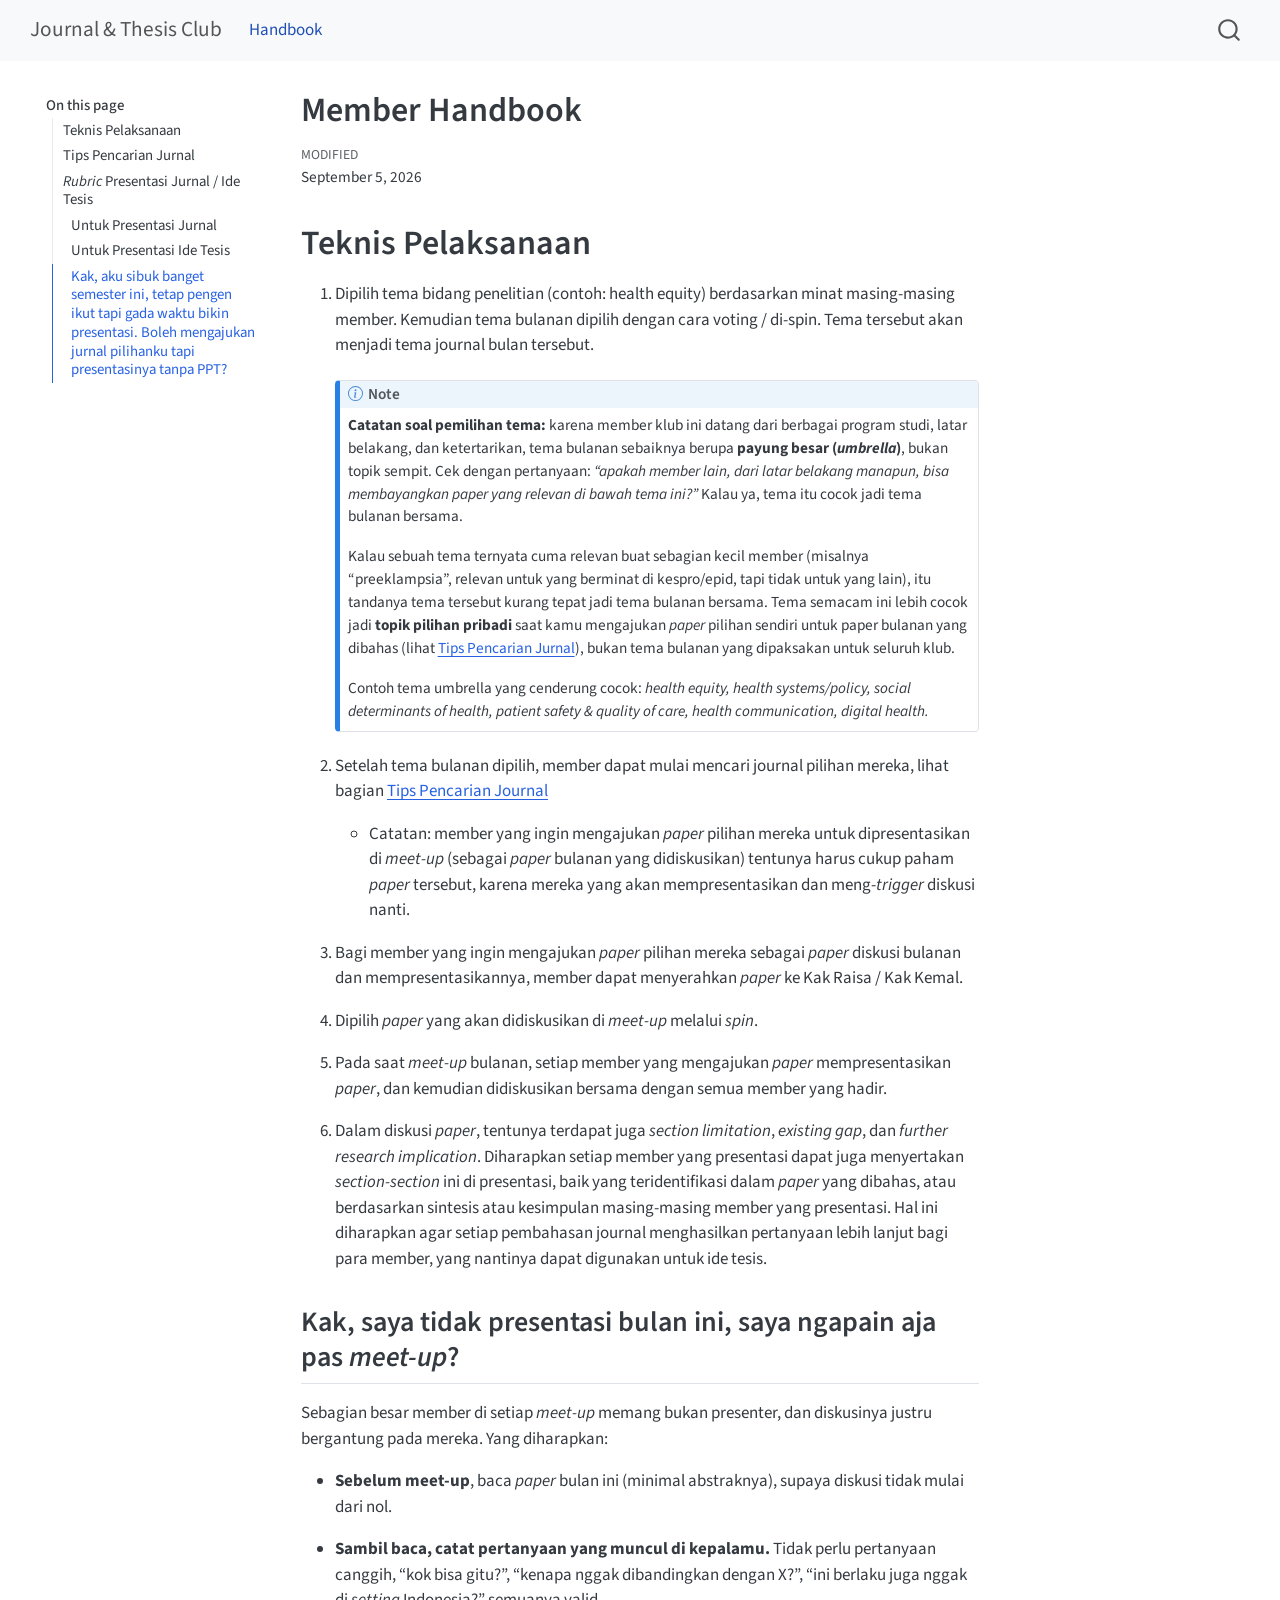
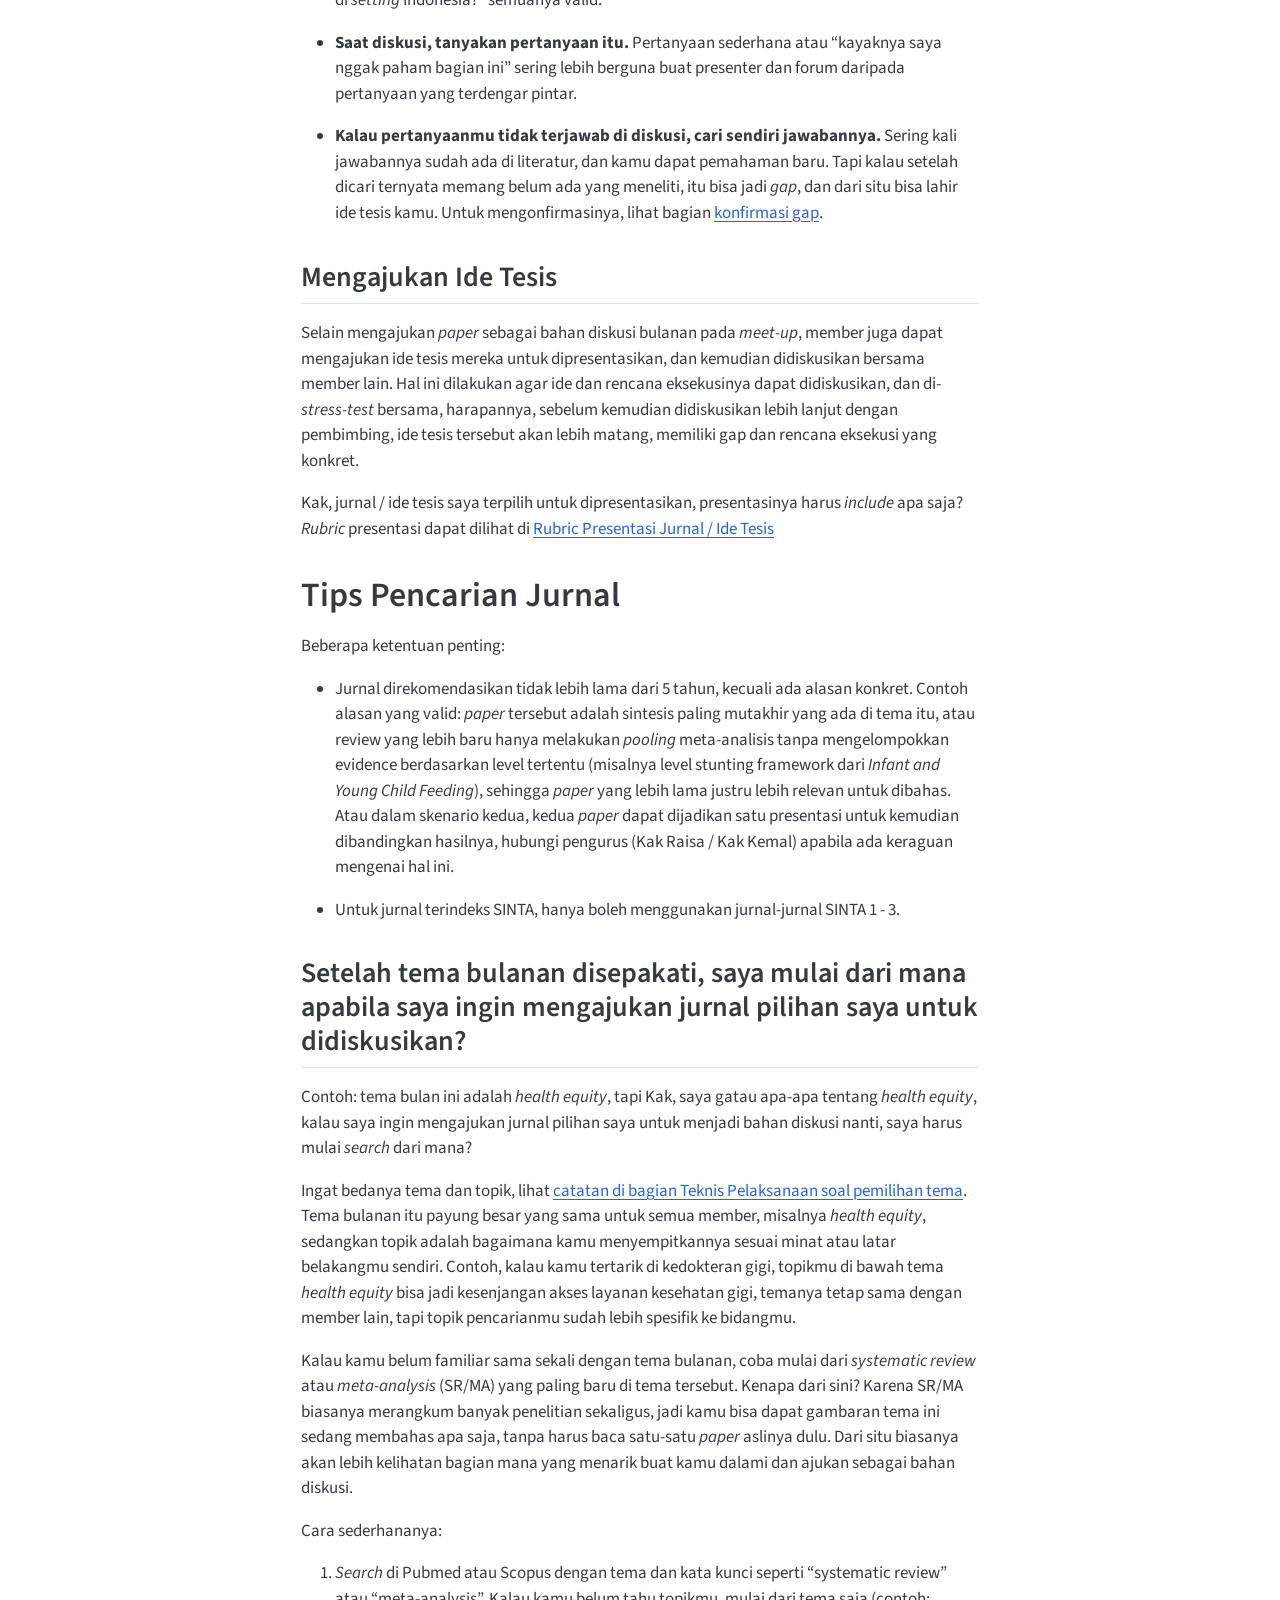
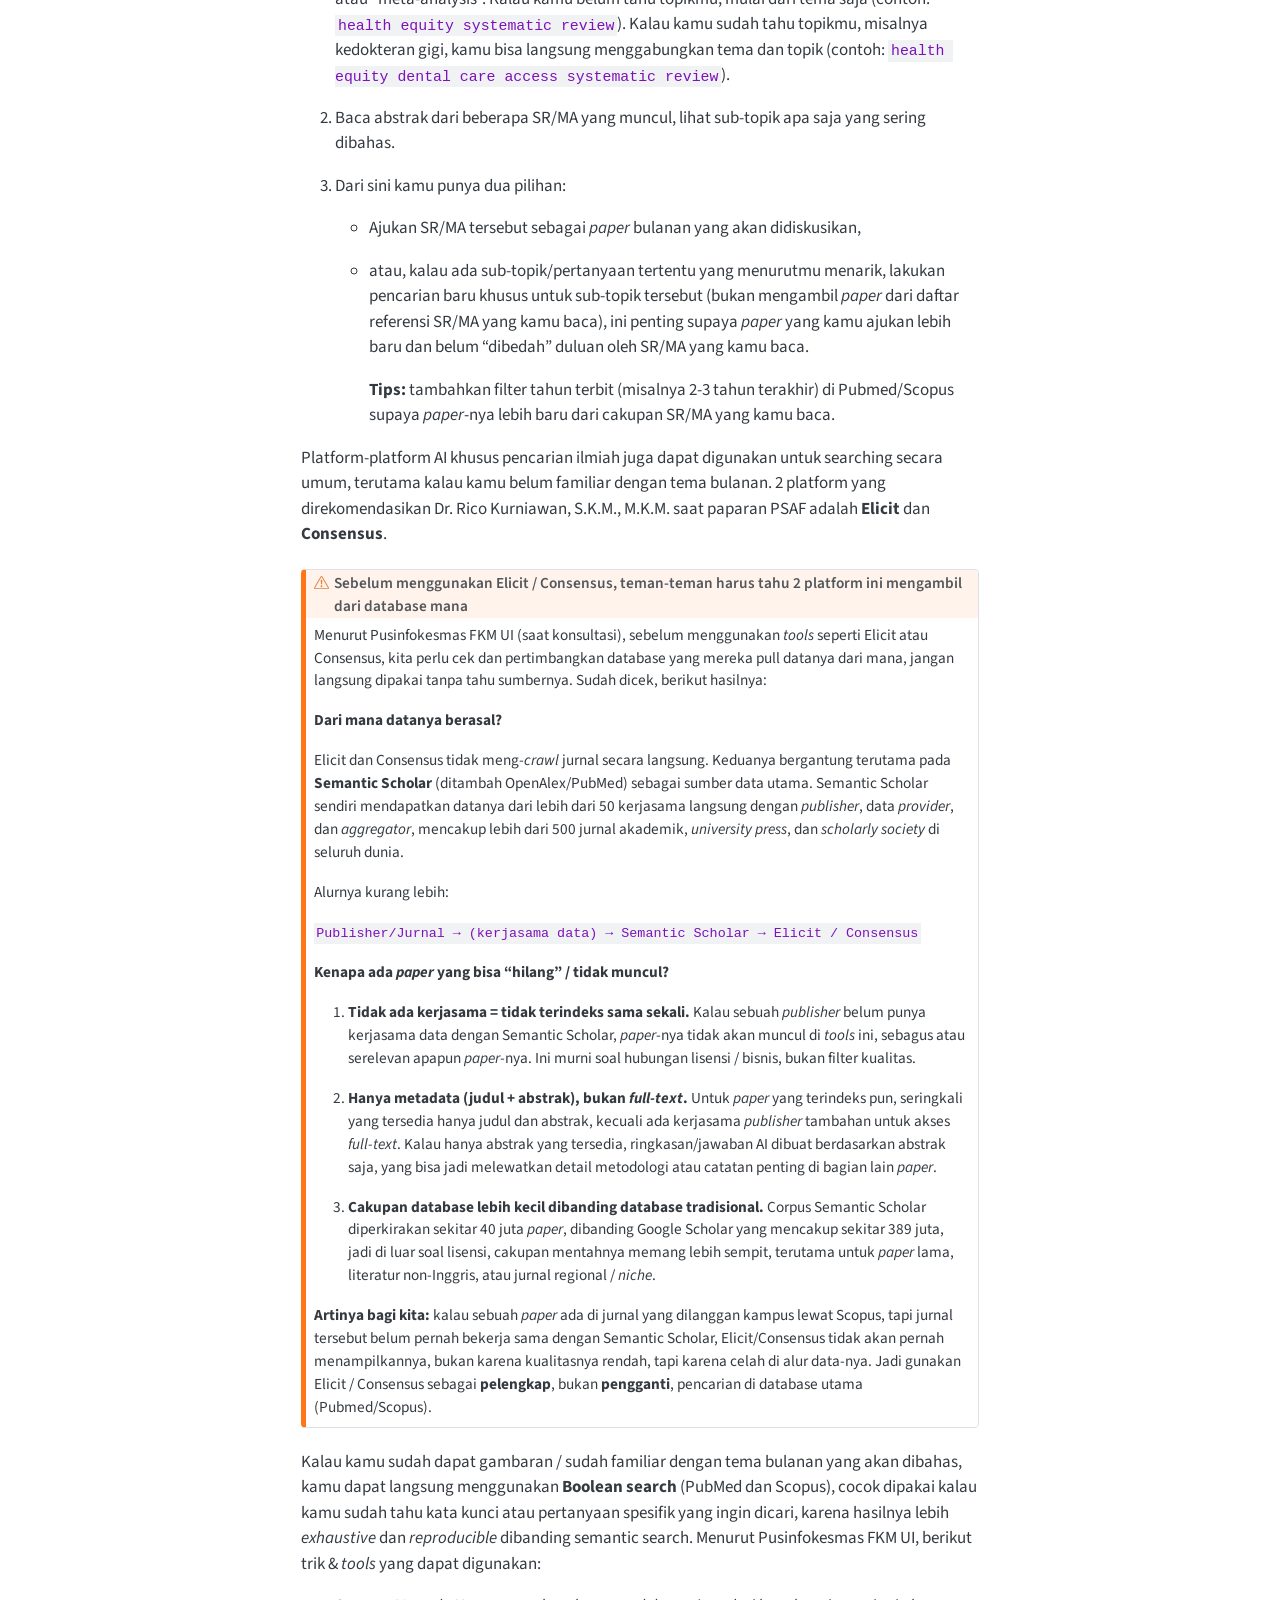
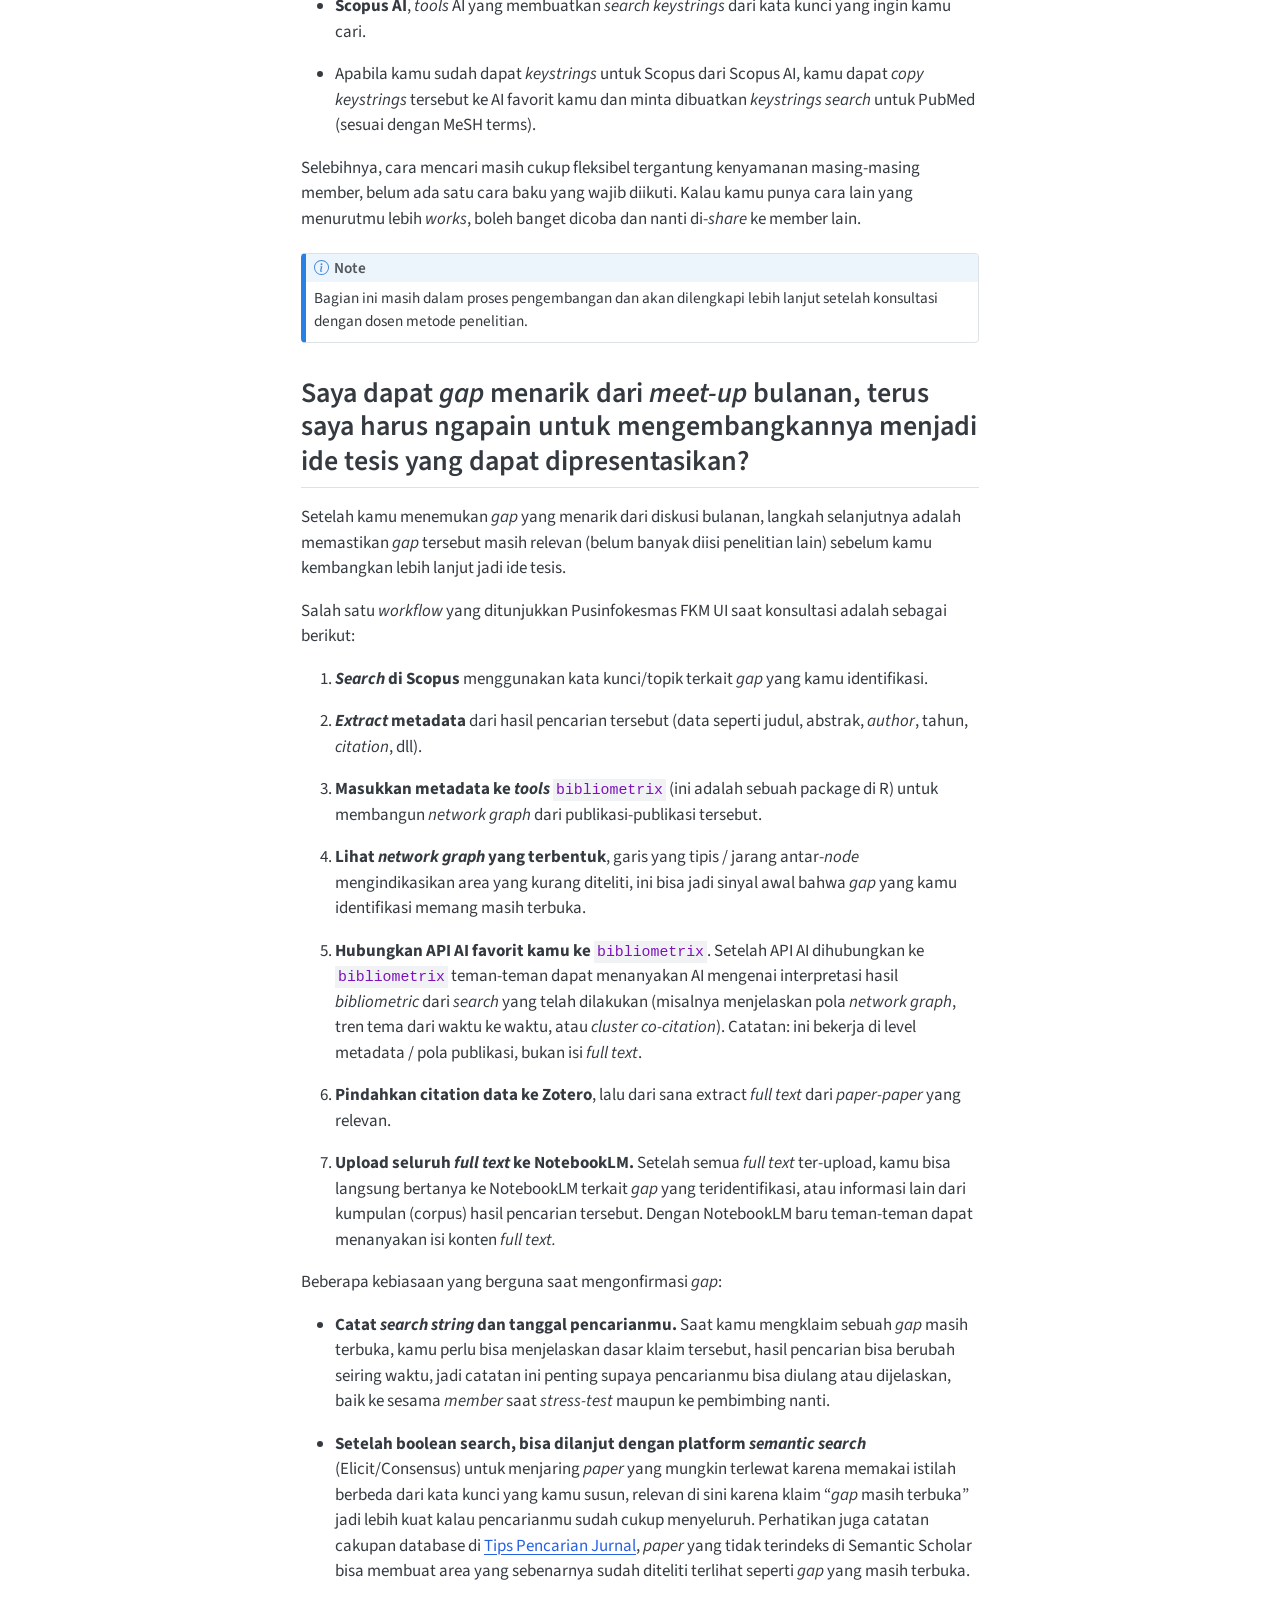
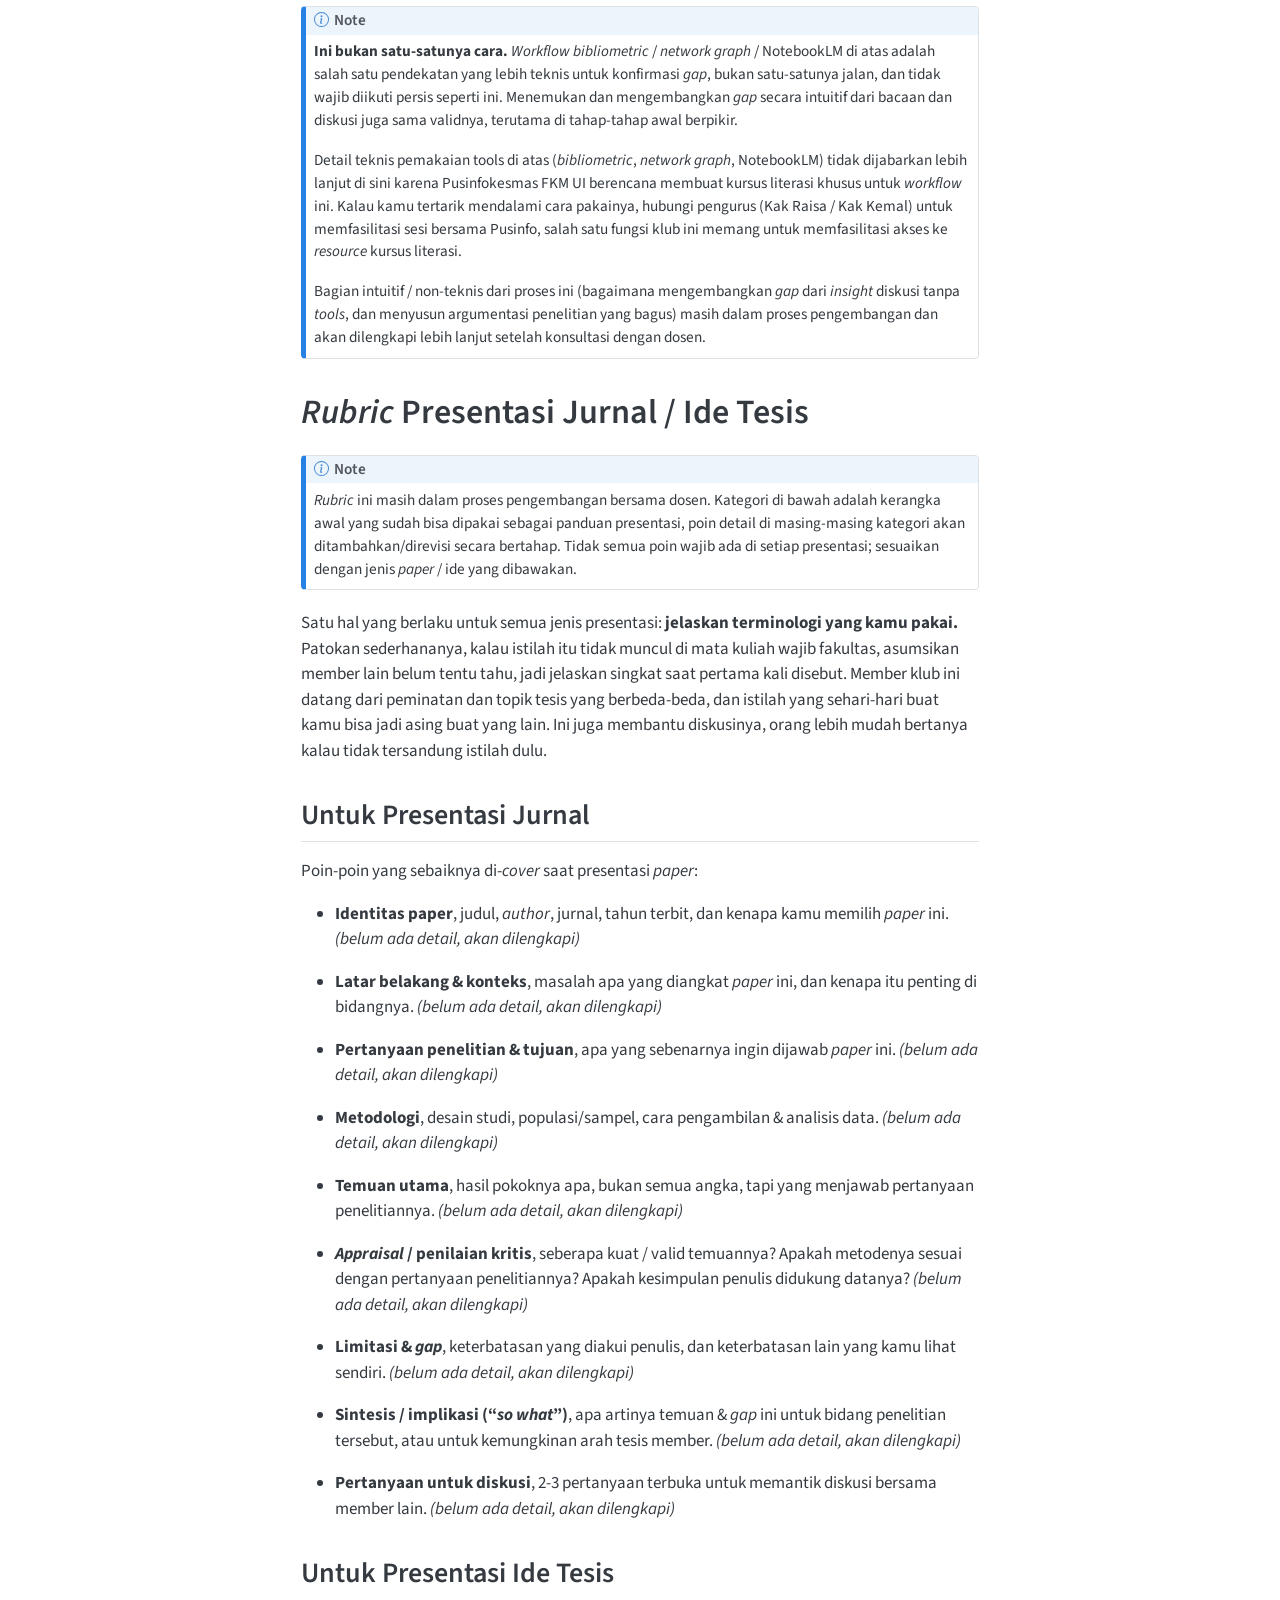
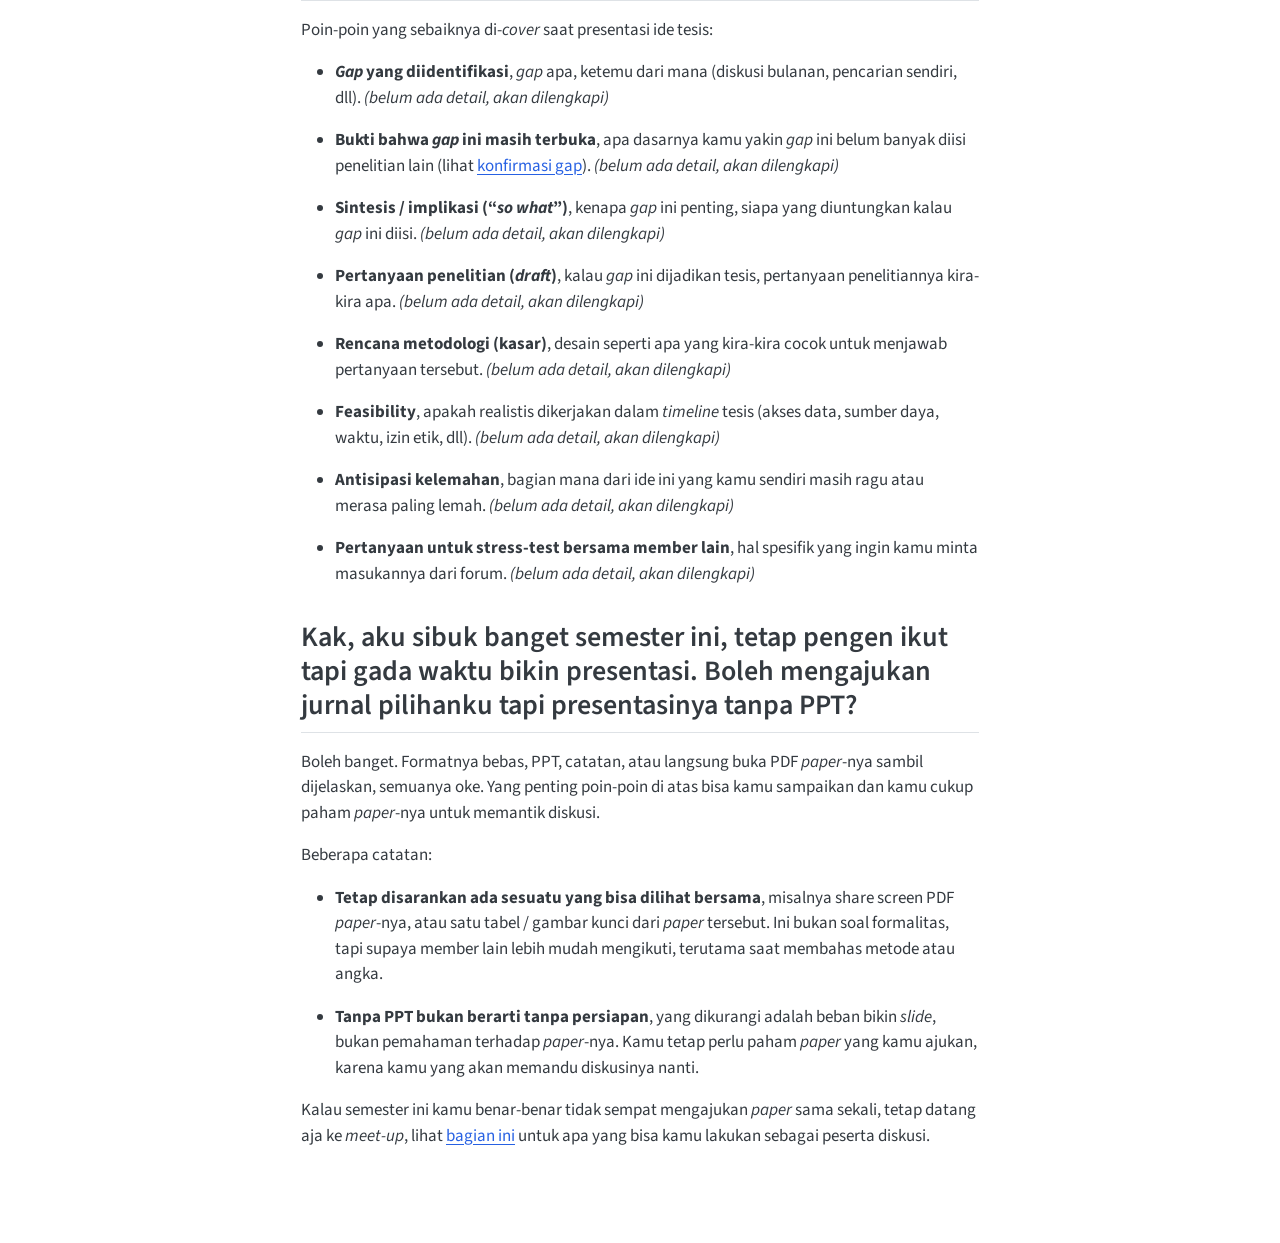
==== commit 2bff0a04: "Built site for gh-pages" ====
--- a/Journal-Thesis-Club-Handbook.html
+++ b/Journal-Thesis-Club-Handbook.html
@@ -117,7 +117,7 @@
   </ul></li>
   <li><a href="#tips-pencarian-jurnal" id="toc-tips-pencarian-jurnal" class="nav-link" data-scroll-target="#tips-pencarian-jurnal">Tips Pencarian Jurnal</a>
   <ul class="collapse">
-  <li><a href="#setelah-topik-bulanan-disepakati-saya-mulai-dari-mana-apabila-saya-ingin-mengajukan-jurnal-pilihan-saya-untuk-didiskusikan" id="toc-setelah-topik-bulanan-disepakati-saya-mulai-dari-mana-apabila-saya-ingin-mengajukan-jurnal-pilihan-saya-untuk-didiskusikan" class="nav-link" data-scroll-target="#setelah-topik-bulanan-disepakati-saya-mulai-dari-mana-apabila-saya-ingin-mengajukan-jurnal-pilihan-saya-untuk-didiskusikan">Setelah topik bulanan disepakati, saya mulai dari mana apabila saya ingin mengajukan jurnal pilihan saya untuk didiskusikan?</a></li>
+  <li><a href="#setelah-tema-bulanan-disepakati-saya-mulai-dari-mana-apabila-saya-ingin-mengajukan-jurnal-pilihan-saya-untuk-didiskusikan" id="toc-setelah-tema-bulanan-disepakati-saya-mulai-dari-mana-apabila-saya-ingin-mengajukan-jurnal-pilihan-saya-untuk-didiskusikan" class="nav-link" data-scroll-target="#setelah-tema-bulanan-disepakati-saya-mulai-dari-mana-apabila-saya-ingin-mengajukan-jurnal-pilihan-saya-untuk-didiskusikan">Setelah tema bulanan disepakati, saya mulai dari mana apabila saya ingin mengajukan jurnal pilihan saya untuk didiskusikan?</a></li>
   <li><a href="#konfirmasi-gap" id="toc-konfirmasi-gap" class="nav-link" data-scroll-target="#konfirmasi-gap">Saya dapat <em>gap</em> menarik dari <em>meet-up</em> bulanan, terus saya harus ngapain untuk mengembangkannya menjadi ide tesis yang dapat dipresentasikan?</a></li>
   </ul></li>
   <li><a href="#rubric-presentasi" id="toc-rubric-presentasi" class="nav-link" data-scroll-target="#rubric-presentasi"><em>Rubric</em> Presentasi Jurnal / Ide Tesis</a>
@@ -150,7 +150,7 @@
     <div>
     <div class="quarto-title-meta-heading">Modified</div>
     <div class="quarto-title-meta-contents">
-      <p class="date-modified">September 2, 2026</p>
+      <p class="date-modified">September 5, 2026</p>
     </div>
   </div>
     
@@ -164,15 +164,30 @@
 <section id="teknis-pelaksanaan" class="level1">
 <h1>Teknis Pelaksanaan</h1>
 <ol type="1">
-<li><p>Pertama dipilih beberapa topik bidang penelitian (contoh: <em>health equity</em>, penyakit tidak menular, dsb.) berdasarkan minat masing-masing member. Kemudian topik-topik pilihan tersebut akan di-<em>spin</em> / di-<em>voting</em>. Topik yang terpilih akan menjadi topik journal pada bulan itu.</p></li>
-<li><p>Setelah topik bulanan dipilih, member dapat mulai mencari journal pilihan mereka, lihat bagian <a href="#tips-pencarian-jurnal">Tips Pencarian Journal</a></p>
+<li><p>Dipilih tema bidang penelitian (contoh: health equity) berdasarkan minat masing-masing member. Kemudian tema bulanan dipilih dengan cara voting / di-spin. Tema tersebut akan menjadi tema journal bulan tersebut.</p>
+<div id="pemilihan-tema" class="callout callout-style-default callout-note callout-titled">
+<div class="callout-header d-flex align-content-center">
+<div class="callout-icon-container">
+<i class="callout-icon"></i>
+</div>
+<div class="callout-title-container flex-fill">
+Note
+</div>
+</div>
+<div class="callout-body-container callout-body">
+<p><strong>Catatan soal pemilihan tema:</strong> karena member klub ini datang dari berbagai program studi, latar belakang, dan ketertarikan, tema bulanan sebaiknya berupa <strong>payung besar (<em>umbrella</em>)</strong>, bukan topik sempit. Cek dengan pertanyaan: <em>“apakah member lain, dari latar belakang manapun, bisa membayangkan paper yang relevan di bawah tema ini?”</em> Kalau ya, tema itu cocok jadi tema bulanan bersama.</p>
+<p>Kalau sebuah tema ternyata cuma relevan buat sebagian kecil member (misalnya “preeklampsia”, relevan untuk yang berminat di kespro/epid, tapi tidak untuk yang lain), itu tandanya tema tersebut kurang tepat jadi tema bulanan bersama. Tema semacam ini lebih cocok jadi <strong>topik pilihan pribadi</strong> saat kamu mengajukan <em>paper</em> pilihan sendiri untuk paper bulanan yang dibahas (lihat <a href="#tips-pencarian-jurnal">Tips Pencarian Jurnal</a>), bukan tema bulanan yang dipaksakan untuk seluruh klub.</p>
+<p>Contoh tema umbrella yang cenderung cocok: <em>health equity, health systems/policy, social determinants of health, patient safety &amp; quality of care, health communication, digital health.</em></p>
+</div>
+</div></li>
+<li><p>Setelah tema bulanan dipilih, member dapat mulai mencari journal pilihan mereka, lihat bagian <a href="#tips-pencarian-jurnal">Tips Pencarian Journal</a></p>
 <ul>
 <li>Catatan: member yang ingin mengajukan <em>paper</em> pilihan mereka untuk dipresentasikan di <em>meet-up</em> (sebagai <em>paper</em> bulanan yang didiskusikan) tentunya harus cukup paham <em>paper</em> tersebut, karena mereka yang akan mempresentasikan dan meng-<em>trigger</em> diskusi nanti.</li>
 </ul></li>
 <li><p>Bagi member yang ingin mengajukan <em>paper</em> pilihan mereka sebagai <em>paper</em> diskusi bulanan dan mempresentasikannya, member dapat menyerahkan <em>paper</em> ke Kak Raisa / Kak Kemal.</p></li>
 <li><p>Dipilih <em>paper</em> yang akan didiskusikan di <em>meet-up</em> melalui <em>spin</em>.</p></li>
 <li><p>Pada saat <em>meet-up</em> bulanan, setiap member yang mengajukan <em>paper</em> mempresentasikan <em>paper</em>, dan kemudian didiskusikan bersama dengan semua member yang hadir.</p></li>
-<li><p>Dalam diskusi <em>paper</em>, tentunya terdapat juga <em>section limitation</em>, <em>existing gap</em>, dan <em>further research implication</em>. Diharapkan setiap member yang presentasi dapat juga menyertakan <em>section-section</em> ini di presentasi, baik yang teridentifikasi dalam <em>paper</em> yang dibahas, atau berdasarkan sintesis atau kesimpulan masing-masing member yang presentasi. Hal ini diharapkan agar setiap pembahasan journal menghasilkan pertanyaan lebih lanjut bagi para member, yang nantinya dapat digunakan untuk topik tesis.</p></li>
+<li><p>Dalam diskusi <em>paper</em>, tentunya terdapat juga <em>section limitation</em>, <em>existing gap</em>, dan <em>further research implication</em>. Diharapkan setiap member yang presentasi dapat juga menyertakan <em>section-section</em> ini di presentasi, baik yang teridentifikasi dalam <em>paper</em> yang dibahas, atau berdasarkan sintesis atau kesimpulan masing-masing member yang presentasi. Hal ini diharapkan agar setiap pembahasan journal menghasilkan pertanyaan lebih lanjut bagi para member, yang nantinya dapat digunakan untuk ide tesis.</p></li>
 </ol>
 <section id="peran-peserta" class="level2">
 <h2 class="anchored" data-anchor-id="peran-peserta">Kak, saya tidak presentasi bulan ini, saya ngapain aja pas <em>meet-up</em>?</h2>
@@ -194,16 +209,17 @@
 <h1>Tips Pencarian Jurnal</h1>
 <p>Beberapa ketentuan penting:</p>
 <ul>
-<li><p>Jurnal direkomendasikan tidak lebih lama dari 5 tahun, kecuali ada alasan konkret. Contoh alasan yang valid: <em>paper</em> tersebut adalah sintesis paling mutakhir yang ada di topik itu, atau review yang lebih baru hanya melakukan <em>pooling</em> meta-analisis tanpa mengelompokkan evidence berdasarkan level tertentu (misalnya level stunting framework dari <em>Infant and Young Child Feeding</em>), sehingga <em>paper</em> yang lebih lama justru lebih relevan untuk dibahas. Atau dalam skenario kedua, kedua <em>paper</em> dapat dijadikan satu presentasi untuk kemudian dibandingkan hasilnya, hubungi pengurus (Kak Raisa / Kak Kemal) apabila ada keraguan mengenai hal ini.</p></li>
+<li><p>Jurnal direkomendasikan tidak lebih lama dari 5 tahun, kecuali ada alasan konkret. Contoh alasan yang valid: <em>paper</em> tersebut adalah sintesis paling mutakhir yang ada di tema itu, atau review yang lebih baru hanya melakukan <em>pooling</em> meta-analisis tanpa mengelompokkan evidence berdasarkan level tertentu (misalnya level stunting framework dari <em>Infant and Young Child Feeding</em>), sehingga <em>paper</em> yang lebih lama justru lebih relevan untuk dibahas. Atau dalam skenario kedua, kedua <em>paper</em> dapat dijadikan satu presentasi untuk kemudian dibandingkan hasilnya, hubungi pengurus (Kak Raisa / Kak Kemal) apabila ada keraguan mengenai hal ini.</p></li>
 <li><p>Untuk jurnal terindeks SINTA, hanya boleh menggunakan jurnal-jurnal SINTA 1 - 3.</p></li>
 </ul>
-<section id="setelah-topik-bulanan-disepakati-saya-mulai-dari-mana-apabila-saya-ingin-mengajukan-jurnal-pilihan-saya-untuk-didiskusikan" class="level2">
-<h2 class="anchored" data-anchor-id="setelah-topik-bulanan-disepakati-saya-mulai-dari-mana-apabila-saya-ingin-mengajukan-jurnal-pilihan-saya-untuk-didiskusikan">Setelah topik bulanan disepakati, saya mulai dari mana apabila saya ingin mengajukan jurnal pilihan saya untuk didiskusikan?</h2>
-<p>Contoh: Tema bulan ini adalah <em>health equity</em>, tapi Kak, saya gatau apa-apa tentang <em>health equity</em>, kalau saya ingin mengajukan jurnal pilihan saya untuk menjadi bahan diskusi nanti, saya harus mulai <em>search</em> dari mana?</p>
-<p>Kalau kamu belum familiar sama sekali dengan tema bulanan, coba mulai dari <strong><em>systematic review</em></strong> <strong>atau meta-analysis (SR/MA)</strong> yang paling baru di topik tersebut. Kenapa dari sini? Karena SR / MA biasanya merangkum banyak penelitian sekaligus, jadi kamu bisa dapat gambaran topik ini sedang membahas apa saja, tanpa harus baca satu-satu <em>paper</em> aslinya dulu. Dari situ biasanya akan lebih kelihatan bagian mana yang menarik buat kamu dalami dan ajukan sebagai bahan diskusi.</p>
+<section id="setelah-tema-bulanan-disepakati-saya-mulai-dari-mana-apabila-saya-ingin-mengajukan-jurnal-pilihan-saya-untuk-didiskusikan" class="level2">
+<h2 class="anchored" data-anchor-id="setelah-tema-bulanan-disepakati-saya-mulai-dari-mana-apabila-saya-ingin-mengajukan-jurnal-pilihan-saya-untuk-didiskusikan">Setelah tema bulanan disepakati, saya mulai dari mana apabila saya ingin mengajukan jurnal pilihan saya untuk didiskusikan?</h2>
+<p>Contoh: tema bulan ini adalah <em>health equity</em>, tapi Kak, saya gatau apa-apa tentang <em>health equity</em>, kalau saya ingin mengajukan jurnal pilihan saya untuk menjadi bahan diskusi nanti, saya harus mulai <em>search</em> dari mana?</p>
+<p>Ingat bedanya tema dan topik, lihat <a href="#pemilihan-tema">catatan di bagian Teknis Pelaksanaan soal pemilihan tema</a>. Tema bulanan itu payung besar yang sama untuk semua member, misalnya <em>health equity</em>, sedangkan topik adalah bagaimana kamu menyempitkannya sesuai minat atau latar belakangmu sendiri. Contoh, kalau kamu tertarik di kedokteran gigi, topikmu di bawah tema <em>health equity</em> bisa jadi kesenjangan akses layanan kesehatan gigi, temanya tetap sama dengan member lain, tapi topik pencarianmu sudah lebih spesifik ke bidangmu.</p>
+<p>Kalau kamu belum familiar sama sekali dengan tema bulanan, coba mulai dari <em>systematic review</em> atau <em>meta-analysis</em> (SR/MA) yang paling baru di tema tersebut. Kenapa dari sini? Karena SR/MA biasanya merangkum banyak penelitian sekaligus, jadi kamu bisa dapat gambaran tema ini sedang membahas apa saja, tanpa harus baca satu-satu <em>paper</em> aslinya dulu. Dari situ biasanya akan lebih kelihatan bagian mana yang menarik buat kamu dalami dan ajukan sebagai bahan diskusi.</p>
 <p>Cara sederhananya:</p>
 <ol type="1">
-<li><p><em>Search</em> di Pubmed atau Scopus dengan tema + kata kunci seperti “systematic review” atau “meta-analysis” (contoh: <code>health equity systematic review</code>).</p></li>
+<li><p><em>Search</em> di Pubmed atau Scopus dengan tema dan kata kunci seperti “systematic review” atau “meta-analysis”. Kalau kamu belum tahu topikmu, mulai dari tema saja (contoh: <code>health equity systematic review</code>). Kalau kamu sudah tahu topikmu, misalnya kedokteran gigi, kamu bisa langsung menggabungkan tema dan topik (contoh: <code>health equity dental care access systematic review</code>).</p></li>
 <li><p>Baca abstrak dari beberapa SR/MA yang muncul, lihat sub-topik apa saja yang sering dibahas.</p></li>
 <li><p>Dari sini kamu punya dua pilihan:</p>
 <ul>
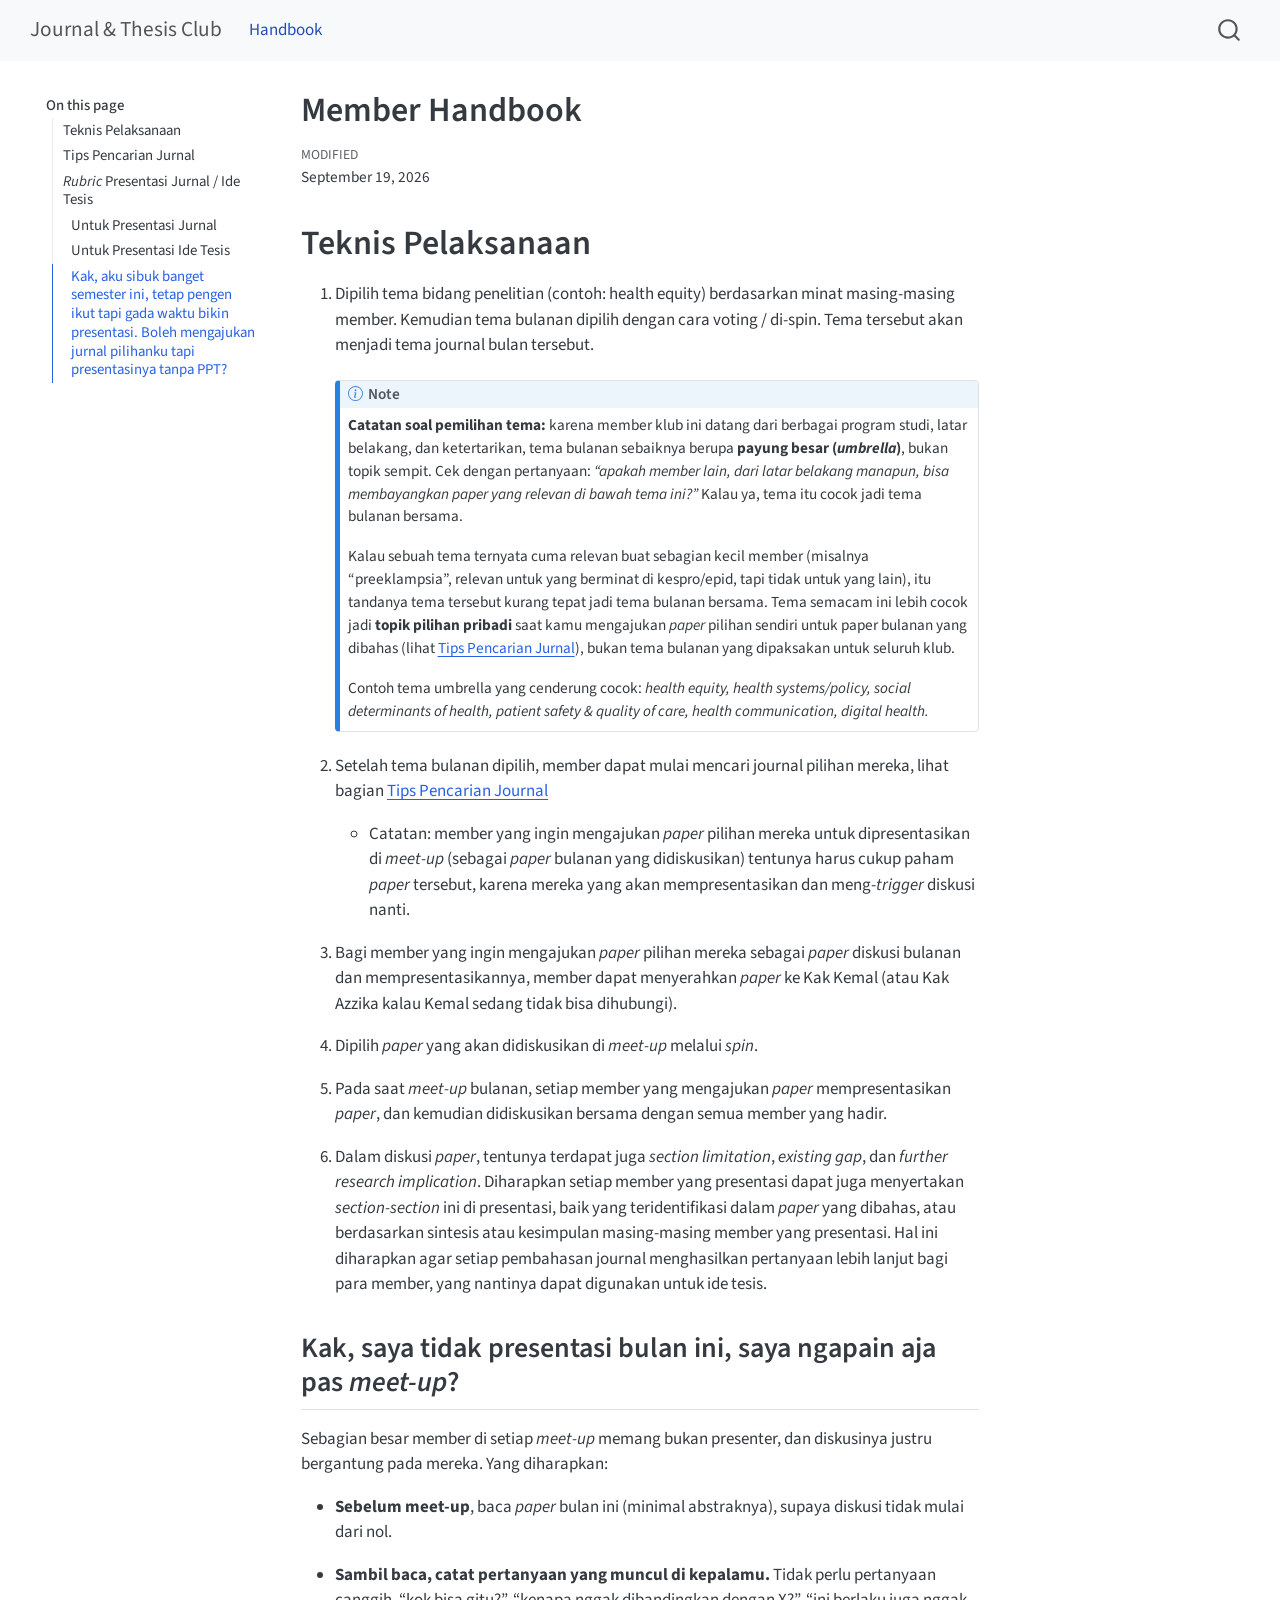
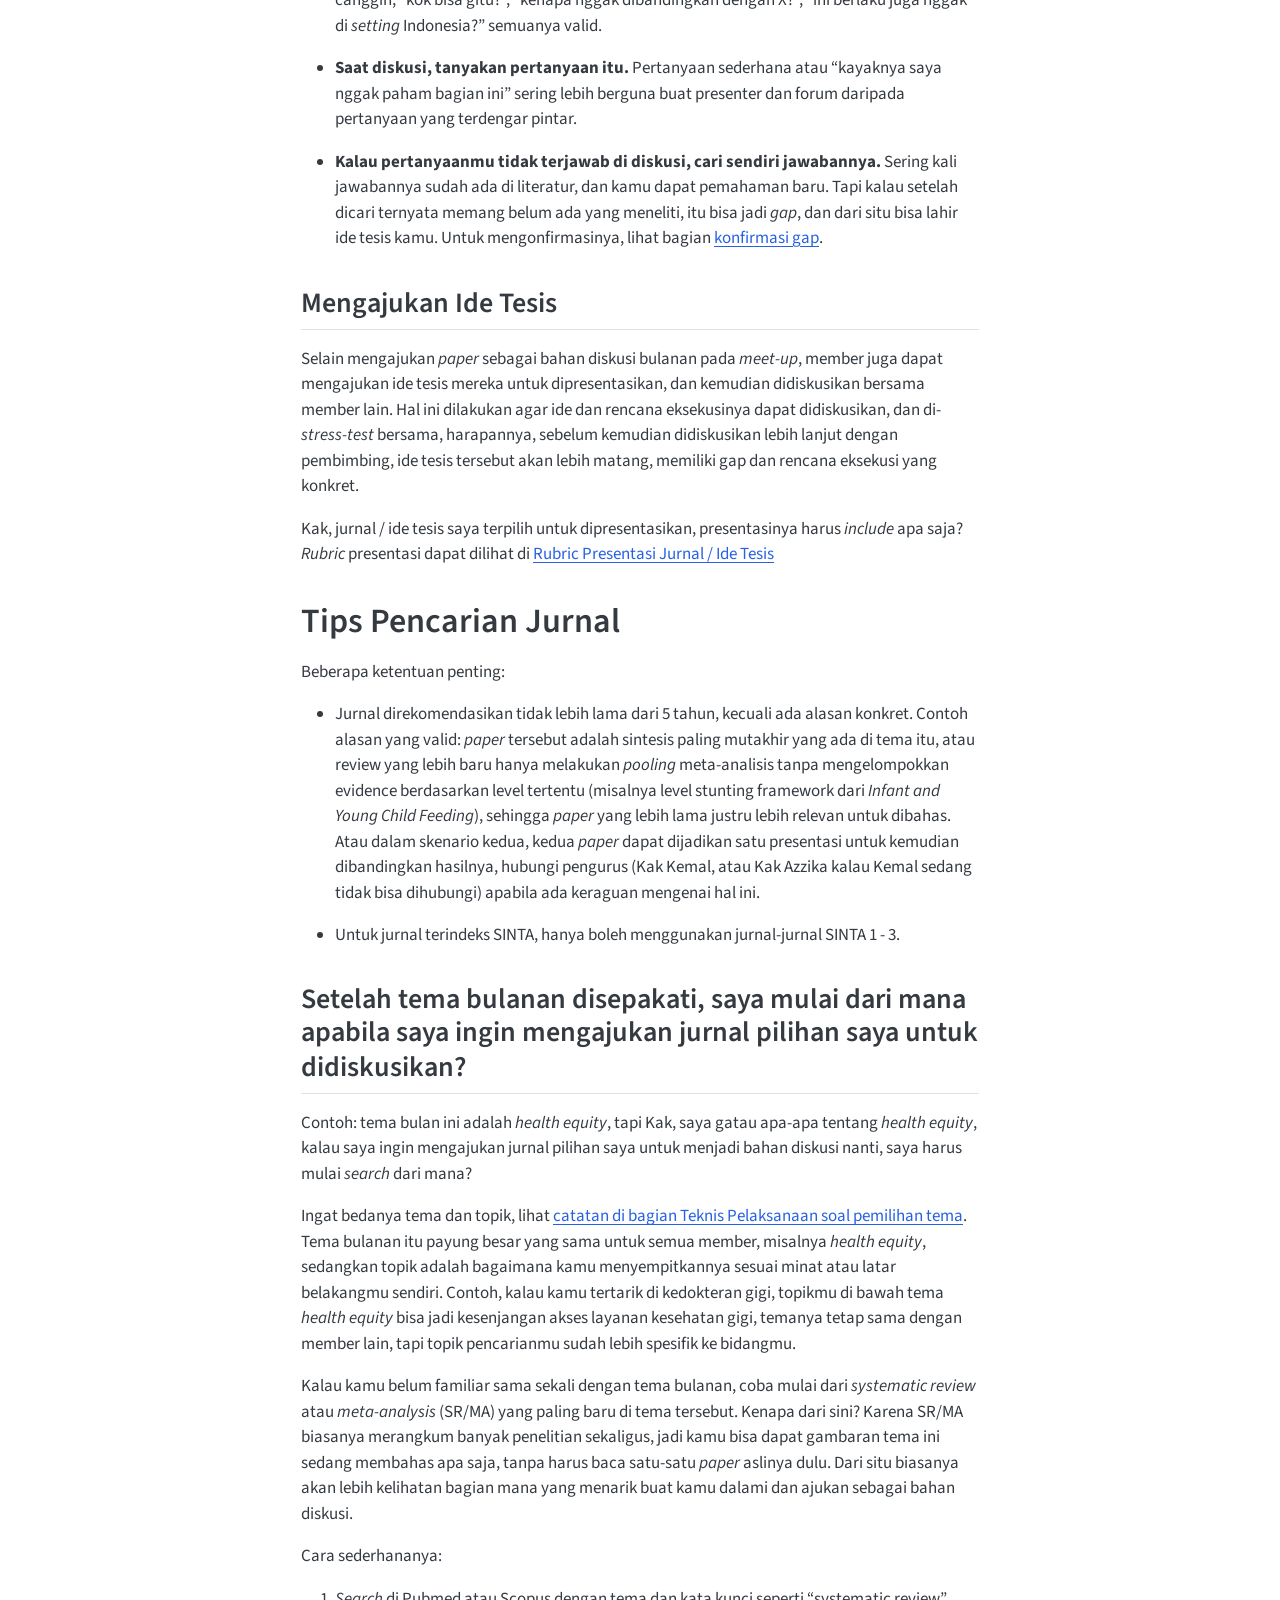
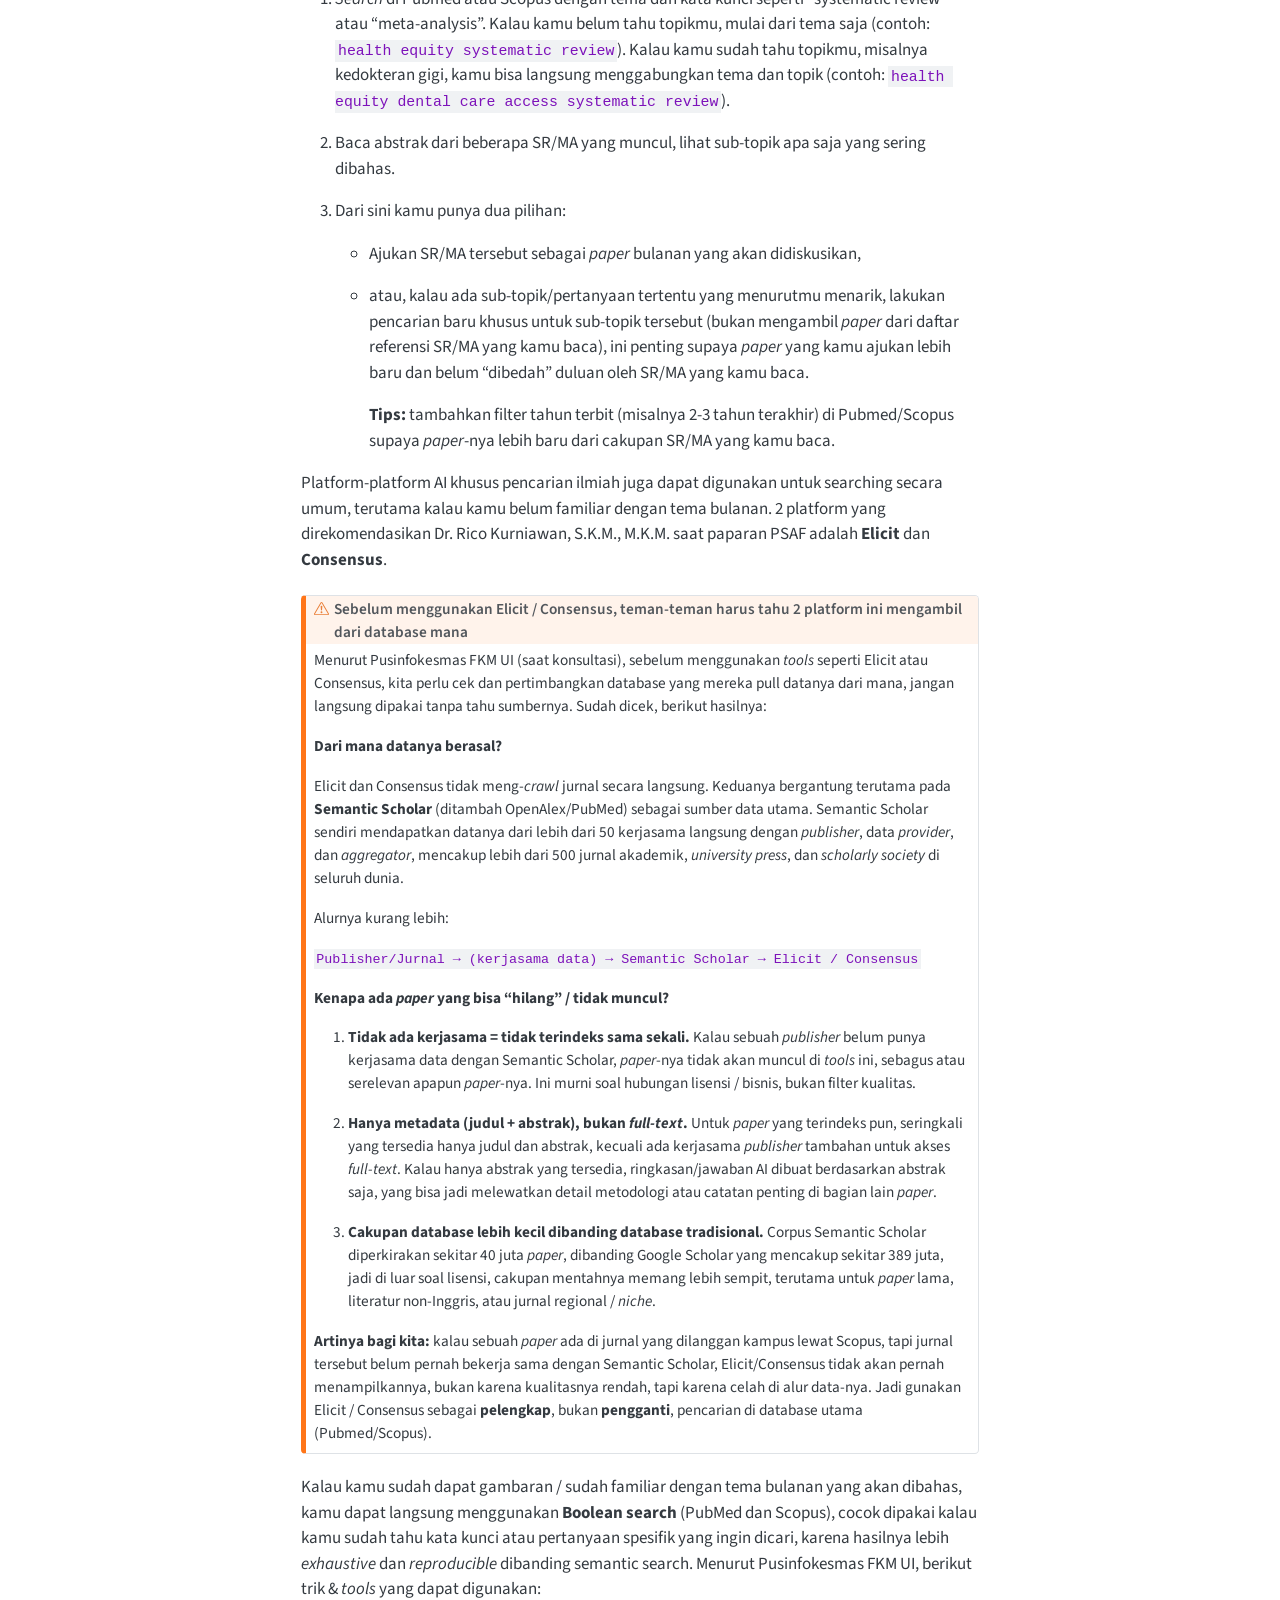
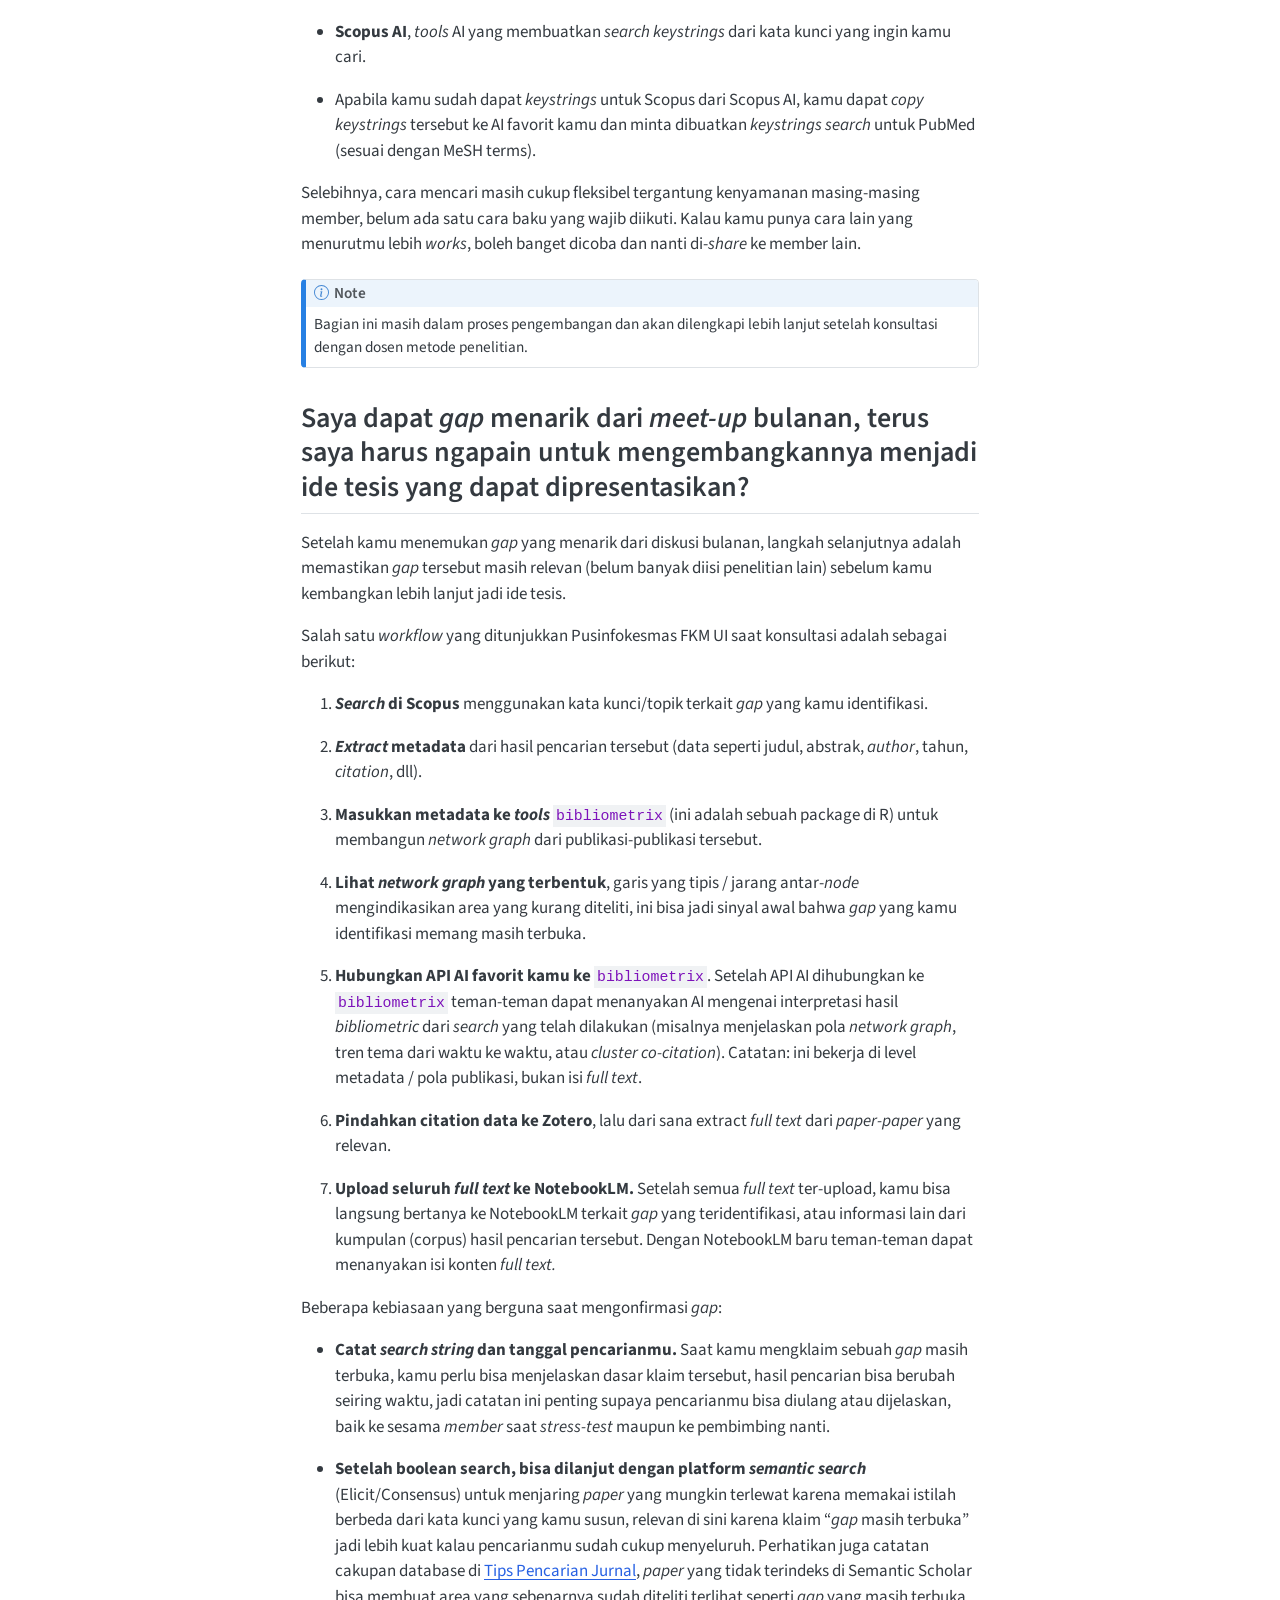
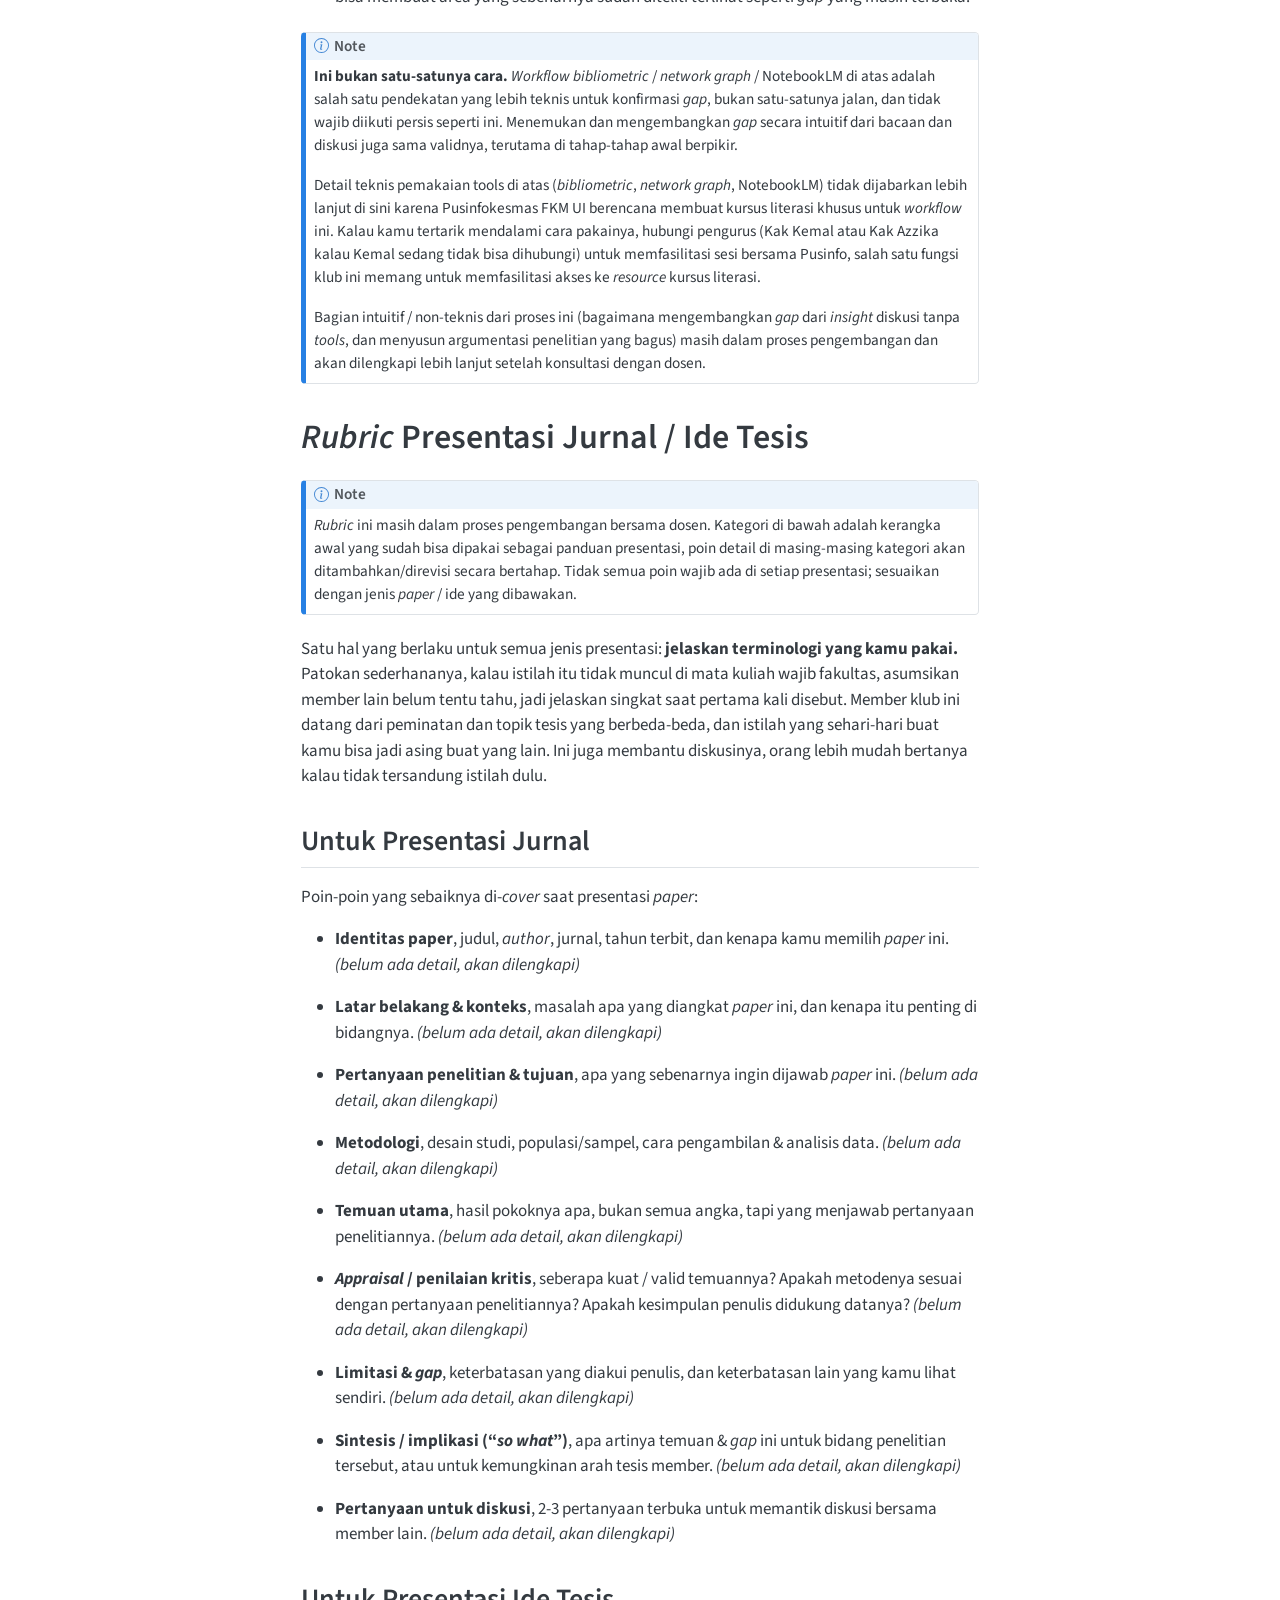
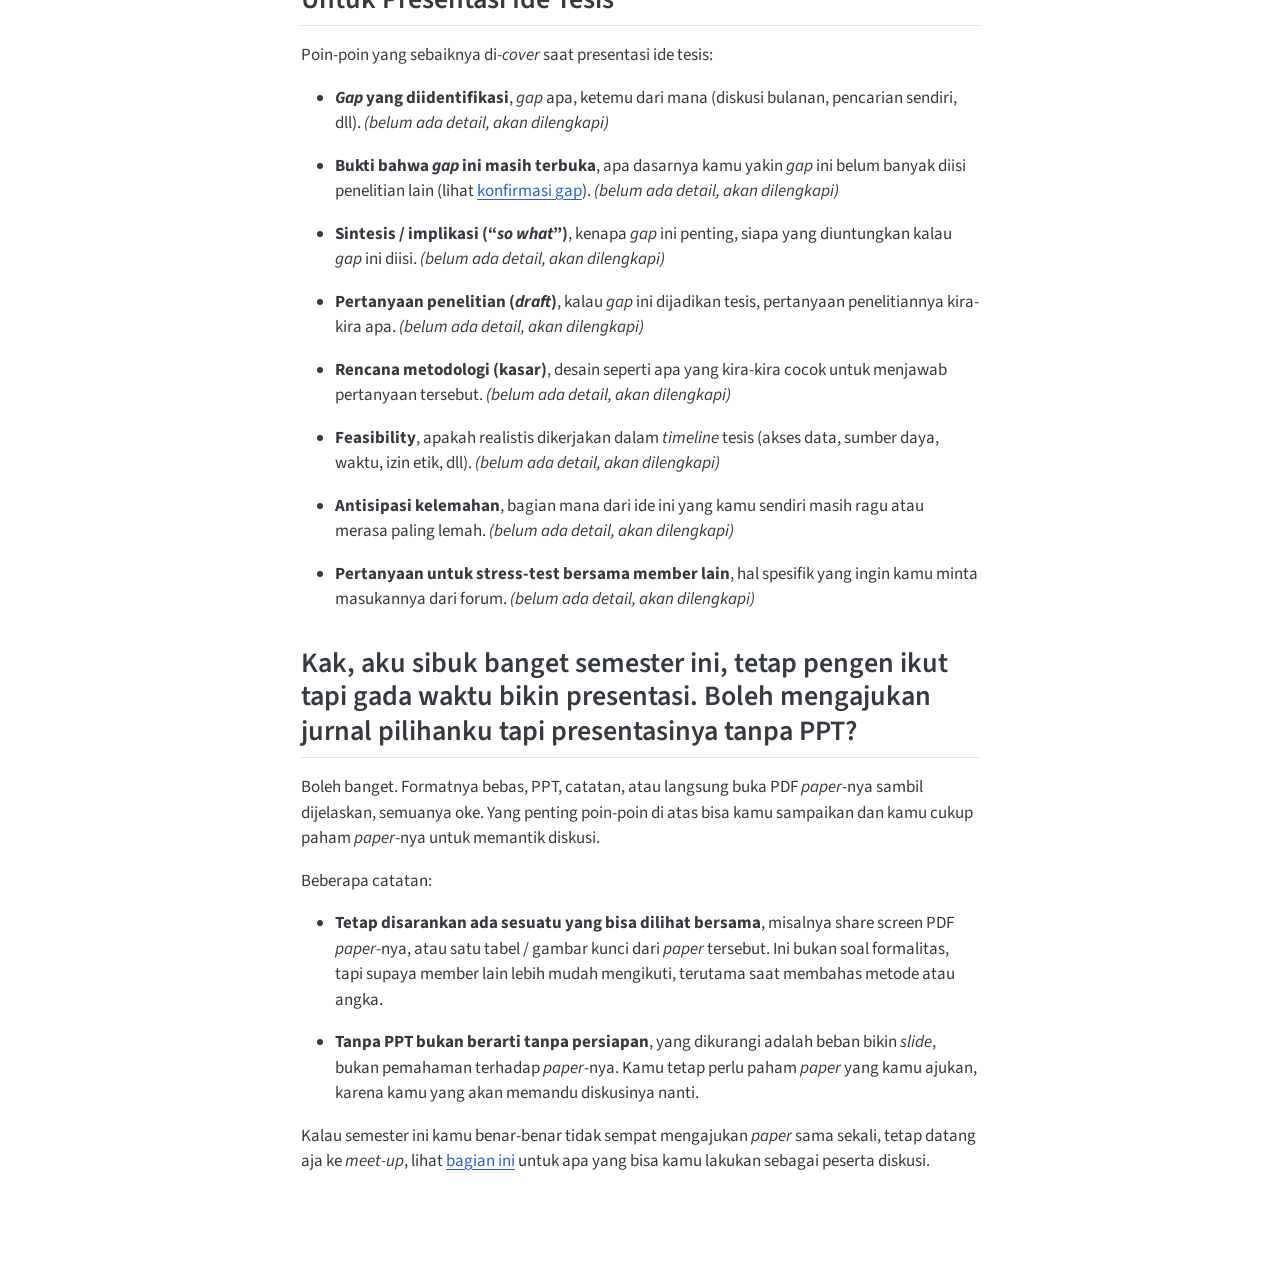
==== commit 955452fd: "Built site for gh-pages" ====
--- a/Journal-Thesis-Club-Handbook.html
+++ b/Journal-Thesis-Club-Handbook.html
@@ -150,7 +150,7 @@
     <div>
     <div class="quarto-title-meta-heading">Modified</div>
     <div class="quarto-title-meta-contents">
-      <p class="date-modified">September 5, 2026</p>
+      <p class="date-modified">September 19, 2026</p>
     </div>
   </div>
     
@@ -184,7 +184,7 @@
 <ul>
 <li>Catatan: member yang ingin mengajukan <em>paper</em> pilihan mereka untuk dipresentasikan di <em>meet-up</em> (sebagai <em>paper</em> bulanan yang didiskusikan) tentunya harus cukup paham <em>paper</em> tersebut, karena mereka yang akan mempresentasikan dan meng-<em>trigger</em> diskusi nanti.</li>
 </ul></li>
-<li><p>Bagi member yang ingin mengajukan <em>paper</em> pilihan mereka sebagai <em>paper</em> diskusi bulanan dan mempresentasikannya, member dapat menyerahkan <em>paper</em> ke Kak Raisa / Kak Kemal.</p></li>
+<li><p>Bagi member yang ingin mengajukan <em>paper</em> pilihan mereka sebagai <em>paper</em> diskusi bulanan dan mempresentasikannya, member dapat menyerahkan <em>paper</em> ke Kak Kemal (atau Kak Azzika kalau Kemal sedang tidak bisa dihubungi).</p></li>
 <li><p>Dipilih <em>paper</em> yang akan didiskusikan di <em>meet-up</em> melalui <em>spin</em>.</p></li>
 <li><p>Pada saat <em>meet-up</em> bulanan, setiap member yang mengajukan <em>paper</em> mempresentasikan <em>paper</em>, dan kemudian didiskusikan bersama dengan semua member yang hadir.</p></li>
 <li><p>Dalam diskusi <em>paper</em>, tentunya terdapat juga <em>section limitation</em>, <em>existing gap</em>, dan <em>further research implication</em>. Diharapkan setiap member yang presentasi dapat juga menyertakan <em>section-section</em> ini di presentasi, baik yang teridentifikasi dalam <em>paper</em> yang dibahas, atau berdasarkan sintesis atau kesimpulan masing-masing member yang presentasi. Hal ini diharapkan agar setiap pembahasan journal menghasilkan pertanyaan lebih lanjut bagi para member, yang nantinya dapat digunakan untuk ide tesis.</p></li>
@@ -209,7 +209,7 @@
 <h1>Tips Pencarian Jurnal</h1>
 <p>Beberapa ketentuan penting:</p>
 <ul>
-<li><p>Jurnal direkomendasikan tidak lebih lama dari 5 tahun, kecuali ada alasan konkret. Contoh alasan yang valid: <em>paper</em> tersebut adalah sintesis paling mutakhir yang ada di tema itu, atau review yang lebih baru hanya melakukan <em>pooling</em> meta-analisis tanpa mengelompokkan evidence berdasarkan level tertentu (misalnya level stunting framework dari <em>Infant and Young Child Feeding</em>), sehingga <em>paper</em> yang lebih lama justru lebih relevan untuk dibahas. Atau dalam skenario kedua, kedua <em>paper</em> dapat dijadikan satu presentasi untuk kemudian dibandingkan hasilnya, hubungi pengurus (Kak Raisa / Kak Kemal) apabila ada keraguan mengenai hal ini.</p></li>
+<li><p>Jurnal direkomendasikan tidak lebih lama dari 5 tahun, kecuali ada alasan konkret. Contoh alasan yang valid: <em>paper</em> tersebut adalah sintesis paling mutakhir yang ada di tema itu, atau review yang lebih baru hanya melakukan <em>pooling</em> meta-analisis tanpa mengelompokkan evidence berdasarkan level tertentu (misalnya level stunting framework dari <em>Infant and Young Child Feeding</em>), sehingga <em>paper</em> yang lebih lama justru lebih relevan untuk dibahas. Atau dalam skenario kedua, kedua <em>paper</em> dapat dijadikan satu presentasi untuk kemudian dibandingkan hasilnya, hubungi pengurus (Kak Kemal, atau Kak Azzika kalau Kemal sedang tidak bisa dihubungi) apabila ada keraguan mengenai hal ini.</p></li>
 <li><p>Untuk jurnal terindeks SINTA, hanya boleh menggunakan jurnal-jurnal SINTA 1 - 3.</p></li>
 </ul>
 <section id="setelah-tema-bulanan-disepakati-saya-mulai-dari-mana-apabila-saya-ingin-mengajukan-jurnal-pilihan-saya-untuk-didiskusikan" class="level2">
@@ -302,7 +302,7 @@
 </div>
 <div class="callout-body-container callout-body">
 <p><strong>Ini bukan satu-satunya cara.</strong> <em>Workflow bibliometric</em> / <em>network graph</em> / NotebookLM di atas adalah salah satu pendekatan yang lebih teknis untuk konfirmasi <em>gap</em>, bukan satu-satunya jalan, dan tidak wajib diikuti persis seperti ini. Menemukan dan mengembangkan <em>gap</em> secara intuitif dari bacaan dan diskusi juga sama validnya, terutama di tahap-tahap awal berpikir.</p>
-<p>Detail teknis pemakaian tools di atas (<em>bibliometric</em>, <em>network graph</em>, NotebookLM) tidak dijabarkan lebih lanjut di sini karena Pusinfokesmas FKM UI berencana membuat kursus literasi khusus untuk <em>workflow</em> ini. Kalau kamu tertarik mendalami cara pakainya, hubungi pengurus (Kak Raisa / Kak Kemal) untuk memfasilitasi sesi bersama Pusinfo, salah satu fungsi klub ini memang untuk memfasilitasi akses ke <em>resource</em> kursus literasi.</p>
+<p>Detail teknis pemakaian tools di atas (<em>bibliometric</em>, <em>network graph</em>, NotebookLM) tidak dijabarkan lebih lanjut di sini karena Pusinfokesmas FKM UI berencana membuat kursus literasi khusus untuk <em>workflow</em> ini. Kalau kamu tertarik mendalami cara pakainya, hubungi pengurus (Kak Kemal atau Kak Azzika kalau Kemal sedang tidak bisa dihubungi) untuk memfasilitasi sesi bersama Pusinfo, salah satu fungsi klub ini memang untuk memfasilitasi akses ke <em>resource</em> kursus literasi.</p>
 <p>Bagian intuitif / non-teknis dari proses ini (bagaimana mengembangkan <em>gap</em> dari <em>insight</em> diskusi tanpa <em>tools</em>, dan menyusun argumentasi penelitian yang bagus) masih dalam proses pengembangan dan akan dilengkapi lebih lanjut setelah konsultasi dengan dosen.</p>
 </div>
 </div>
